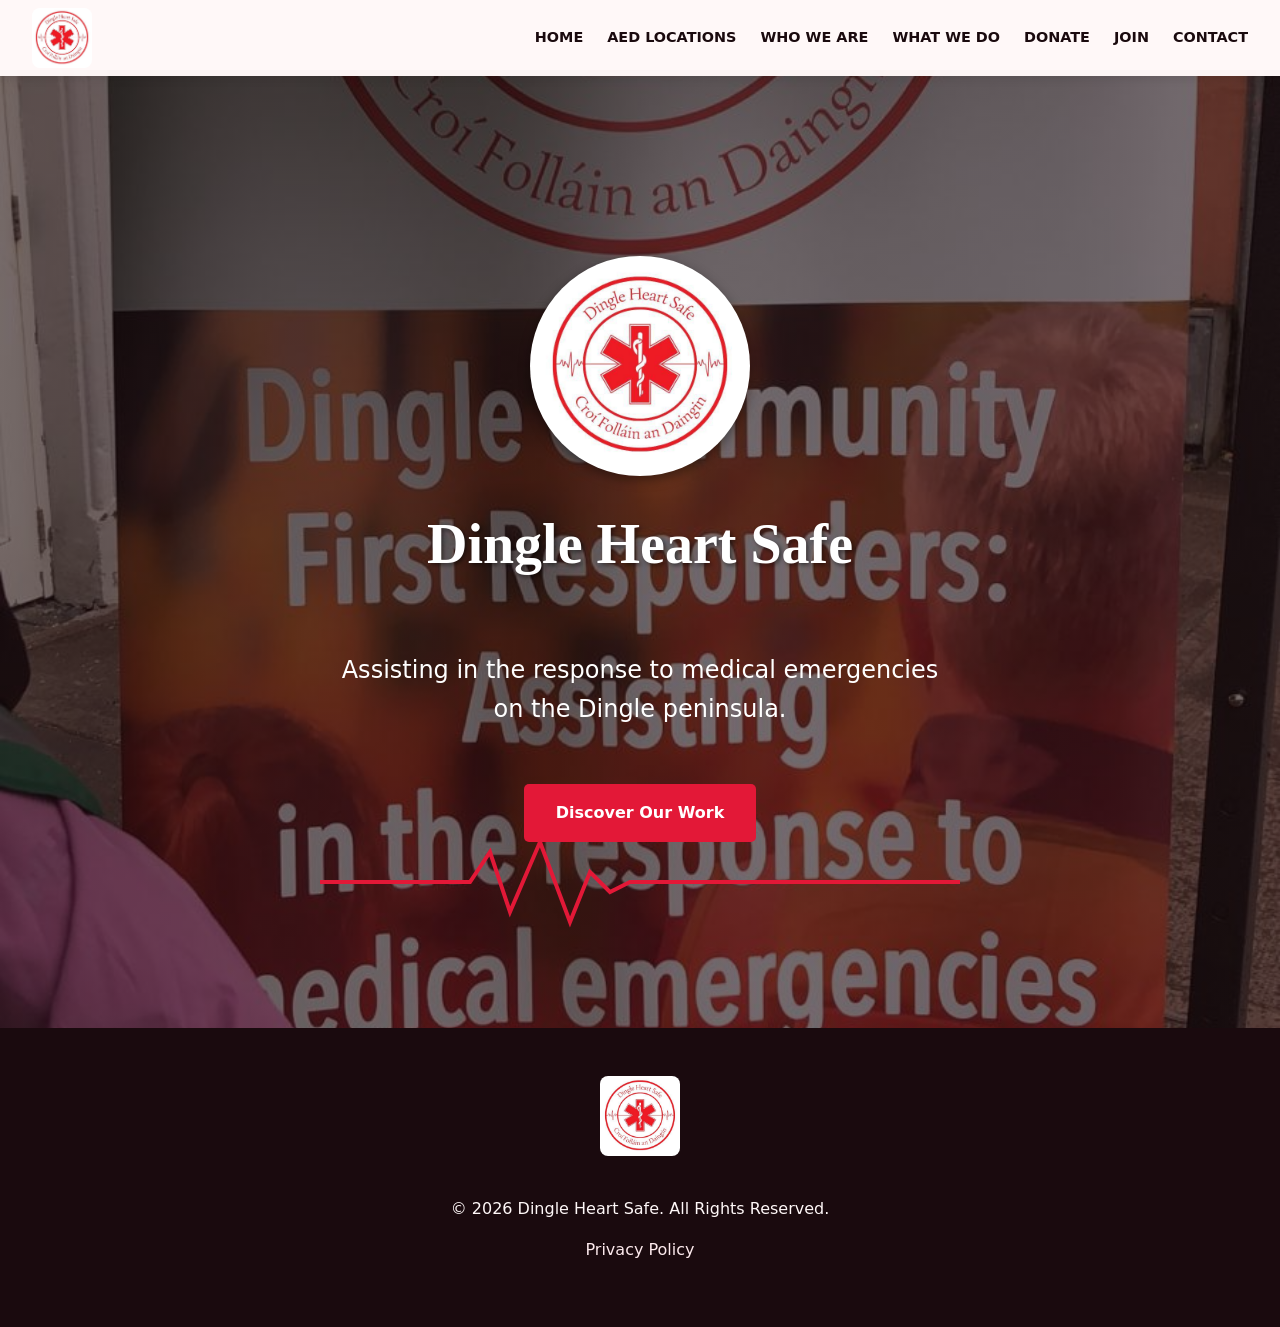
==== index.html @ 1172122f "Add files via upload" ====
<!DOCTYPE html>
<html lang="en">
<head>
    <meta charset="UTF-8">
    <meta name="viewport" content="width=device-width, initial-scale=1.0">
    <title>Home - Dingle Heart Safe</title>
    <link rel="stylesheet" href="styles.css">
    <style>
        #hero {
            min-height: calc(100vh - 70px);
            background: linear-gradient(rgba(26, 10, 14, 0.6), rgba(26, 10, 14, 0.6)), url('Image 6.jpeg') center/cover no-repeat;
            display: flex; 
            flex-direction: column; 
            justify-content: center; 
            align-items: center;
            text-align: center; 
            position: relative; 
            padding: 4rem 2rem; 
        }
        .ecg-container {
            position: absolute; 
            bottom: 10%; 
            width: 100%; 
            height: 100px; 
            overflow: hidden; 
            display: flex; 
            justify-content: center;
        }
        .ecg-line {
            width: 50%; height: 100%;
            background-image: url("data:image/svg+xml,%3Csvg xmlns='http://www.w3.org/2000/svg' viewBox='0 0 500 100'%3E%3Cpath fill='none' stroke='%23E31837' stroke-width='4' d='M0,50 L150,50 L170,20 L190,80 L220,10 L250,90 L270,40 L290,60 L310,50 L500,50'/%3E%3C/svg%3E");
            background-repeat: repeat-x; 
            background-size: contain; 
            animation: ecg-scroll 3s linear infinite;
        }
        @keyframes ecg-scroll { 
            from { background-position: 0 0; } 
            to { background-position: -500px 0; } 
        }
    </style>
</head>
<body>
    <nav>
        <div class="nav-logo">
            <a href="index.html"><img src="CFR Logo.png" alt="Dingle Heart safe Logo"></a>
        </div>
        <button class="hamburger" onclick="toggleMenu()">☰</button>
        <div class="nav-links" id="nav-menu">
            <a href="index.html">Home</a>
            <a href="aed.html">AED Locations</a>
            <a href="who-we-are.html">Who We Are</a>
            <a href="what-we-do.html">What We Do</a>
            <a href="donate.html">Donate</a>
            <a href="join.html">Join</a>
            <a href="contact.html">Contact</a>
        </div>
    </nav>
    <script>
        function toggleMenu() {
            document.getElementById("nav-menu").classList.toggle("active");
        }
    </script>

    <header id="hero">
        <img src="CFR Logo.png" alt="Dingle Heart Safe Logo" class="hero-logo">
        <h1>Dingle Heart Safe</h1>
        <p style="color: white; font-size: 1.5rem; max-width: 600px;">Assisting in the response to medical emergencies on the Dingle peninsula.</p>
        <a href="what-we-do.html" class="btn" style="margin-top: 2rem;">Discover Our Work</a>
        <div class="ecg-container"><div class="ecg-line"></div></div>
    </header>

    <footer>
        <img src="CFR Logo.png" alt="Logo">
        <p>&copy; 2026 Dingle Heart Safe. All Rights Reserved.</p>
        <p><a href="privacy.html">Privacy Policy</a></p>
    </footer>
</body>
</html>
---- styles.css ----
/* CSS Variables */
:root {
    --primary: #E31837;
    --dark: #1A0A0E;
    --light: #FFF8F8;
    --hover: #C41230;
    --blush: #FDEAED;
}

/* Base Setup & Typography */
body {
    margin: 0;
    font-family: system-ui, -apple-system, sans-serif;
    background-color: var(--light);
    color: var(--dark);
    line-height: 1.6;
    padding-top: 70px; /* Accounts for fixed nav */
}
h1, h2, h3, h4, h5, h6 {
    font-family: Georgia, serif;
    margin-top: 0;
    color: var(--primary);
}
h1 { font-size: 3.5rem; color: white; text-shadow: 2px 2px 4px rgba(0,0,0,0.5); }
h2 { font-size: 2.5rem; text-align: center; margin-bottom: 2rem; }
h3 { font-size: 1.5rem; }
a { color: var(--primary); text-decoration: none; font-weight: bold; transition: color 0.3s ease; }
a:hover { color: var(--hover); }
img { max-width: 100%; height: auto; border-radius: 8px; }

/* Layout Utility Classes */
.container { max-width: 1200px; margin: 0 auto; padding: 4rem 2rem; min-height: 60vh; }
.grid-2 { display: grid; grid-template-columns: 1fr 1fr; gap: 3rem; align-items: center; margin-bottom: 3rem; }
.text-center { text-align: center; }
.btn { display: inline-block; background: var(--primary); color: white; padding: 1rem 2rem; border-radius: 5px; font-weight: bold; transition: background 0.3s; }
.btn:hover { background: var(--hover); color: white; }
.bg-blush { background-color: var(--blush); }
.card { background: white; padding: 2rem; border-radius: 8px; box-shadow: 0 4px 6px rgba(0,0,0,0.05); }
ul.custom-list { list-style: none; padding: 0; }
ul.custom-list li { padding-left: 1.5rem; position: relative; margin-bottom: 1rem; }
ul.custom-list li::before { content: '❤️'; position: absolute; left: 0; top: 2px; font-size: 0.8rem; }

/* Navigation */
nav {
    position: fixed; top: 0; width: 100%;
    background: rgba(255, 248, 248, 0.98);
    box-shadow: 0 2px 10px rgba(0,0,0,0.1);
    z-index: 1000; display: flex; justify-content: space-between; align-items: center;
    padding: 0.5rem 2rem; box-sizing: border-box;
}
.nav-logo img { height: 60px; display: block; }
.nav-links { display: flex; gap: 1.5rem; flex-wrap: wrap; }
.nav-links a { color: var(--dark); font-size: 0.9rem; text-transform: uppercase; font-weight: 600; }
.nav-links a:hover { color: var(--primary); }

/* Hamburger Menu Button (Hidden on Desktop) */
.hamburger {
    display: none;
    font-size: 2rem;
    background: none;
    border: none;
    cursor: pointer;
    color: var(--primary);
}

/* Footer */
footer { background: var(--dark); color: var(--light); padding: 3rem 2rem; text-align: center; }
footer img { height: 80px; margin-bottom: 1rem; }
footer a { color: var(--blush); font-weight: normal; }

/* New additions for Hero Logo and Google Maps */
.hero-logo {
    width: 200px; 
    height: auto;
    margin-bottom: 1.5rem;
    filter: drop-shadow(0 4px 6px rgba(0,0,0,0.4));
    background: white;
    border-radius: 50%; 
    padding: 10px;
}

.map-container {
    position: relative;
    padding-bottom: 75%; 
    height: 0;
    overflow: hidden;
    border-radius: 8px;
    box-shadow: 0 10px 20px rgba(0,0,0,0.5);
    background: #e5e3df; 
}

.map-container iframe {
    position: absolute;
    top: 0;
    left: 0;
    width: 100%;
    height: 100%;
    border: 0;
}

/* Mobile Styles (Cleaned up and fixed) */
@media(max-width: 768px) {
    .grid-2 { grid-template-columns: 1fr; }
    
    nav { 
        position: fixed; 
        padding: 0.5rem 1rem; 
    }
    
    .hamburger { 
        display: block; 
    }
    
    .nav-links { 
        display: none; 
        flex-direction: column; 
        position: absolute; 
        top: 70px; 
        left: 0; 
        width: 100%; 
        background: rgba(255, 248, 248, 0.98); 
        box-shadow: 0 4px 10px rgba(0,0,0,0.1); 
        padding: 0;
    }
    
    .nav-links.active { 
        display: flex; 
    }
    
    .nav-links a { 
        padding: 1rem 2rem; 
        border-bottom: 1px solid #eee; 
        width: 100%; 
        box-sizing: border-box; 
    }

    body {
        padding-top: 70px;
    }
    
    #hero {
        min-height: calc(100vh - 70px);
        margin-top: 0;
        padding: 4rem 1rem;
    }
}
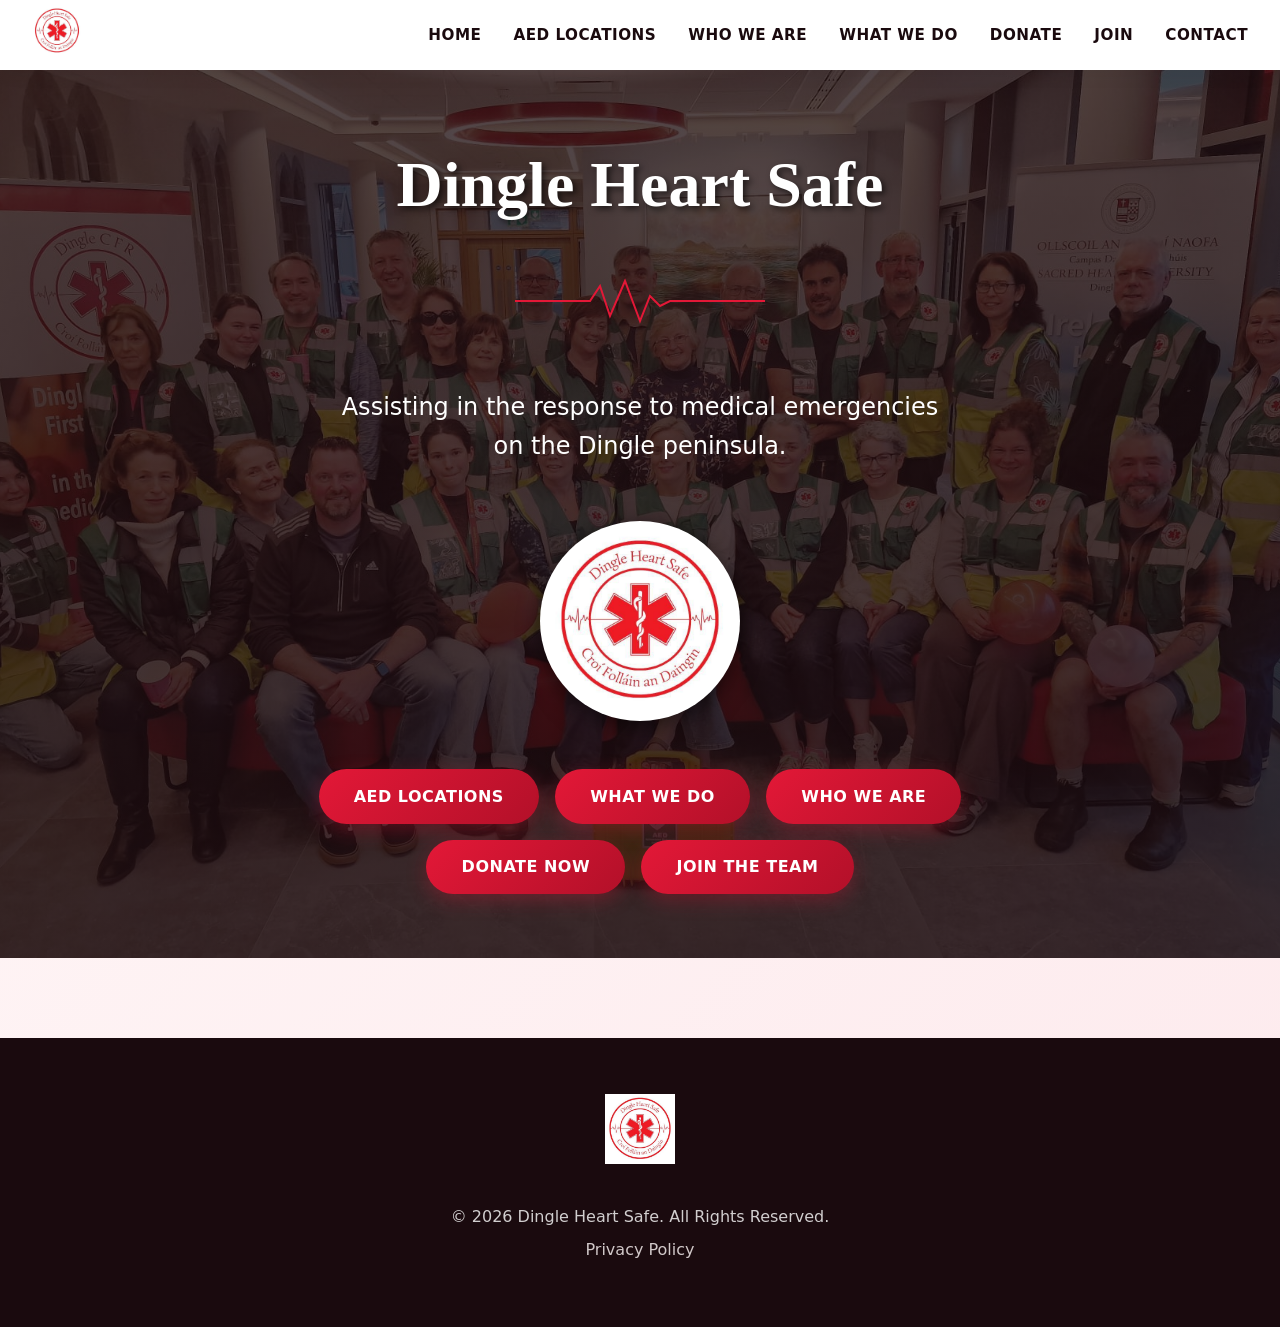
==== commit 321fb9d6: "Add files via upload" ====
--- a/index.html
+++ b/index.html
@@ -8,7 +8,7 @@
     <style>
         #hero {
             min-height: calc(100vh - 70px);
-            background: linear-gradient(rgba(26, 10, 14, 0.6), rgba(26, 10, 14, 0.6)), url('Image 6.jpeg') center/cover no-repeat;
+            background: linear-gradient(rgba(26, 10, 14, 0.75), rgba(26, 10, 14, 0.85)), url('Image 1.jpeg') center/cover no-repeat;
             display: flex; 
             flex-direction: column; 
             justify-content: center; 
@@ -16,16 +16,26 @@
             text-align: center; 
             position: relative; 
             padding: 4rem 2rem; 
+            box-sizing: border-box;
         }
+
+        .hero-title-container {
+            animation: fadeInUp 1s ease-out forwards;
+            opacity: 0;
+            margin-bottom: 2rem;
+        }
+
         .ecg-container {
-            position: absolute; 
-            bottom: 10%; 
+            position: relative; 
             width: 100%; 
-            height: 100px; 
+            max-width: 500px;
+            height: 80px; 
             overflow: hidden; 
             display: flex; 
             justify-content: center;
+            margin-bottom: 2rem;
         }
+
         .ecg-line {
             width: 50%; height: 100%;
             background-image: url("data:image/svg+xml,%3Csvg xmlns='http://www.w3.org/2000/svg' viewBox='0 0 500 100'%3E%3Cpath fill='none' stroke='%23E31837' stroke-width='4' d='M0,50 L150,50 L170,20 L190,80 L220,10 L250,90 L270,40 L290,60 L310,50 L500,50'/%3E%3C/svg%3E");
@@ -33,9 +43,49 @@
             background-size: contain; 
             animation: ecg-scroll 3s linear infinite;
         }
+
+        .hero-logo-bottom {
+            width: 180px; 
+            height: auto;
+            margin-top: 1rem; 
+            filter: drop-shadow(0 4px 10px rgba(0,0,0,0.5));
+            background: white;
+            border-radius: 50%; 
+            padding: 10px;
+            animation: fadeInDown 1s ease-out;
+        }
+
         @keyframes ecg-scroll { 
             from { background-position: 0 0; } 
             to { background-position: -500px 0; } 
+        }
+
+        @keyframes fadeInDown {
+            from { opacity: 0; transform: translateY(-20px); }
+            to { opacity: 1; transform: translateY(0); }
+        }
+
+        @keyframes fadeInUp {
+            from { opacity: 0; transform: translateY(20px); }
+            to { opacity: 1; transform: translateY(0); }
+        }
+
+        .subtitle {
+            color: white; 
+            font-size: 1.5rem; 
+            max-width: 600px;
+            margin-top: 0;
+            margin-bottom: 2.5rem;
+        }
+
+        /* Responsive button container */
+        .btn-group {
+            display: flex;
+            gap: 1rem;
+            justify-content: center;
+            flex-wrap: wrap; /* Allows wrapping on mobile */
+            margin-top: 3rem;
+            max-width: 800px;
         }
     </style>
 </head>
@@ -44,7 +94,7 @@
         <div class="nav-logo">
             <a href="index.html"><img src="CFR Logo.png" alt="Dingle Heart safe Logo"></a>
         </div>
-        <button class="hamburger" onclick="toggleMenu()">☰</button>
+        <button class="hamburger" id="hamburger-btn">☰</button>
         <div class="nav-links" id="nav-menu">
             <a href="index.html">Home</a>
             <a href="aed.html">AED Locations</a>
@@ -55,18 +105,32 @@
             <a href="contact.html">Contact</a>
         </div>
     </nav>
-    <script>
-        function toggleMenu() {
-            document.getElementById("nav-menu").classList.toggle("active");
-        }
-    </script>
 
     <header id="hero">
-        <img src="CFR Logo.png" alt="Dingle Heart Safe Logo" class="hero-logo">
-        <h1>Dingle Heart Safe</h1>
-        <p style="color: white; font-size: 1.5rem; max-width: 600px;">Assisting in the response to medical emergencies on the Dingle peninsula.</p>
-        <a href="what-we-do.html" class="btn" style="margin-top: 2rem;">Discover Our Work</a>
-        <div class="ecg-container"><div class="ecg-line"></div></div>
+        <!-- Title -->
+        <div class="hero-title-container">
+            <h1 style="margin-bottom: 0.5rem; font-size: 4rem;">Dingle Heart Safe</h1>
+        </div>
+
+        <!-- ECG Line -->
+        <div class="ecg-container">
+            <div class="ecg-line"></div>
+        </div>
+
+        <!-- Subtitle -->
+        <p class="subtitle">Assisting in the response to medical emergencies on the Dingle peninsula.</p>
+
+        <!-- Logo -->
+        <img src="CFR Logo.png" alt="Dingle Heart Safe Logo" class="hero-logo-bottom">
+        
+        <!-- Buttons: All using .btn class for uniform size/color/shape -->
+        <div class="btn-group">
+            <a href="aed.html" class="btn">AED Locations</a>
+            <a href="what-we-do.html" class="btn">What We Do</a>
+            <a href="who-we-are.html" class="btn">Who We Are</a>
+            <a href="donate.html" class="btn">Donate Now</a>
+            <a href="join.html" class="btn">Join the Team</a>
+        </div>
     </header>
 
     <footer>
@@ -74,5 +138,17 @@
         <p>&copy; 2026 Dingle Heart Safe. All Rights Reserved.</p>
         <p><a href="privacy.html">Privacy Policy</a></p>
     </footer>
+
+    <script>
+        document.addEventListener('DOMContentLoaded', function() {
+            const hamburgerBtn = document.getElementById('hamburger-btn');
+            const navMenu = document.getElementById('nav-menu');
+            if (hamburgerBtn && navMenu) {
+                hamburgerBtn.addEventListener('click', function() {
+                    navMenu.classList.toggle('active');
+                });
+            }
+        });
+    </script>
 </body>
 </html>
--- a/styles.css
+++ b/styles.css
@@ -5,106 +5,305 @@
     --light: #FFF8F8;
     --hover: #C41230;
     --blush: #FDEAED;
+    --gradient-bg: linear-gradient(135deg, #FFF8F8 0%, #FDEAED 100%);
+    --card-shadow: 0 10px 30px rgba(26, 10, 14, 0.05);
+    --card-hover-shadow: 0 15px 45px rgba(227, 24, 55, 0.1);
 }
 
 /* Base Setup & Typography */
 body {
     margin: 0;
-    font-family: system-ui, -apple-system, sans-serif;
-    background-color: var(--light);
+    font-family: system-ui, -apple-system, BlinkMacSystemFont, "Segoe UI", Roboto, sans-serif;
+    background: var(--gradient-bg);
     color: var(--dark);
     line-height: 1.6;
     padding-top: 70px; /* Accounts for fixed nav */
-}
+    overflow-x: hidden;
+}
+
 h1, h2, h3, h4, h5, h6 {
     font-family: Georgia, serif;
     margin-top: 0;
     color: var(--primary);
 }
-h1 { font-size: 3.5rem; color: white; text-shadow: 2px 2px 4px rgba(0,0,0,0.5); }
-h2 { font-size: 2.5rem; text-align: center; margin-bottom: 2rem; }
-h3 { font-size: 1.5rem; }
-a { color: var(--primary); text-decoration: none; font-weight: bold; transition: color 0.3s ease; }
-a:hover { color: var(--hover); }
-img { max-width: 100%; height: auto; border-radius: 8px; }
-
-/* Layout Utility Classes */
-.container { max-width: 1200px; margin: 0 auto; padding: 4rem 2rem; min-height: 60vh; }
-.grid-2 { display: grid; grid-template-columns: 1fr 1fr; gap: 3rem; align-items: center; margin-bottom: 3rem; }
-.text-center { text-align: center; }
-.btn { display: inline-block; background: var(--primary); color: white; padding: 1rem 2rem; border-radius: 5px; font-weight: bold; transition: background 0.3s; }
-.btn:hover { background: var(--hover); color: white; }
-.bg-blush { background-color: var(--blush); }
-.card { background: white; padding: 2rem; border-radius: 8px; box-shadow: 0 4px 6px rgba(0,0,0,0.05); }
-ul.custom-list { list-style: none; padding: 0; }
-ul.custom-list li { padding-left: 1.5rem; position: relative; margin-bottom: 1rem; }
-ul.custom-list li::before { content: '❤️'; position: absolute; left: 0; top: 2px; font-size: 0.8rem; }
-
-/* Navigation */
+
+h1 { 
+    font-size: 3.5rem; 
+    color: white; 
+    text-shadow: 3px 3px 6px rgba(0,0,0,0.6); 
+}
+
+h2 { 
+    font-size: 2.8rem; 
+    text-align: center; 
+    margin-bottom: 3rem; 
+    position: relative;
+}
+
+h2::after {
+    content: '';
+    display: block;
+    width: 60px;
+    height: 4px;
+    background: var(--primary);
+    margin: 12px auto 0;
+    border-radius: 2px;
+}
+
+h3 { 
+    font-size: 1.6rem; 
+    margin-bottom: 1rem;
+}
+
+a { 
+    color: var(--primary); 
+    text-decoration: none; 
+    font-weight: bold; 
+    transition: color 0.3s ease, transform 0.2s ease; 
+}
+
+a:hover { 
+    color: var(--hover); 
+}
+
+img { 
+    max-width: 100%; 
+    height: auto; 
+    border-radius: 12px; 
+    box-shadow: var(--card-shadow);
+    transition: transform 0.4s cubic-bezier(0.165, 0.84, 0.44, 1), box-shadow 0.4s ease;
+}
+
+img:hover {
+    transform: translateY(-4px);
+    box-shadow: 0 15px 30px rgba(0,0,0,0.15);
+}
+
+/* Common Layout Utilities */
+.container {
+    max-width: 1200px;
+    margin: 0 auto;
+    padding: 4rem 2rem;
+    animation: pageFadeIn 0.8s ease-out forwards;
+}
+
+.grid-2 {
+    display: grid;
+    grid-template-columns: 1fr 1fr;
+    gap: 4rem;
+    align-items: center;
+}
+
+.text-center {
+    text-align: center;
+}
+
+/* Enriched Buttons */
+.btn {
+    display: inline-block;
+    background: linear-gradient(135deg, var(--primary) 0%, #b31029 100%);
+    color: white !important;
+    padding: 0.9rem 2.2rem;
+    border-radius: 50px;
+    font-weight: 600;
+    text-transform: uppercase;
+    letter-spacing: 0.5px;
+    box-shadow: 0 6px 20px rgba(227, 24, 55, 0.3);
+    transition: all 0.3s cubic-bezier(0.165, 0.84, 0.44, 1);
+}
+
+.btn:hover {
+    background: linear-gradient(135deg, var(--hover) 0%, #910a1d 100%);
+    transform: translateY(-3px);
+    box-shadow: 0 10px 25px rgba(227, 24, 55, 0.46);
+}
+
+.btn-secondary {
+    background: transparent;
+    border: 2px solid white;
+    box-shadow: none;
+    color: white !important;
+}
+
+.btn-secondary:hover {
+    background: white;
+    color: var(--primary) !important;
+    box-shadow: 0 6px 20px rgba(255, 255, 255, 0.2);
+}
+
+/* Enriched Cards */
+.card {
+    background: rgba(255, 255, 255, 0.9);
+    backdrop-filter: blur(10px);
+    padding: 2.5rem;
+    border-radius: 16px;
+    box-shadow: var(--card-shadow);
+    border-top: 4px solid var(--primary);
+    transition: transform 0.3s ease, box-shadow 0.3s ease;
+}
+
+.card:hover {
+    transform: translateY(-6px);
+    box-shadow: var(--card-hover-shadow);
+}
+
+.bg-blush {
+    background-color: var(--blush);
+    border-radius: 16px;
+}
+
+.custom-list {
+    list-style: none;
+    padding: 0;
+}
+
+.custom-list li {
+    padding-left: 1.8rem;
+    position: relative;
+    margin-bottom: 1rem;
+    font-size: 1.1rem;
+}
+
+.custom-list li::before {
+    content: '❤️';
+    position: absolute;
+    left: 0;
+    top: 2px;
+    font-size: 0.9rem;
+}
+
+/* Navigation Menu */
 nav {
-    position: fixed; top: 0; width: 100%;
-    background: rgba(255, 248, 248, 0.98);
-    box-shadow: 0 2px 10px rgba(0,0,0,0.1);
-    z-index: 1000; display: flex; justify-content: space-between; align-items: center;
-    padding: 0.5rem 2rem; box-sizing: border-box;
-}
-.nav-logo img { height: 60px; display: block; }
-.nav-links { display: flex; gap: 1.5rem; flex-wrap: wrap; }
-.nav-links a { color: var(--dark); font-size: 0.9rem; text-transform: uppercase; font-weight: 600; }
-.nav-links a:hover { color: var(--primary); }
-
-/* Hamburger Menu Button (Hidden on Desktop) */
+    position: fixed;
+    top: 0; left: 0; right: 0;
+    height: 70px;
+    background: rgba(255, 255, 255, 0.96);
+    backdrop-filter: blur(10px);
+    display: flex;
+    justify-content: space-between;
+    align-items: center;
+    padding: 0 2rem;
+    box-shadow: 0 2px 20px rgba(0,0,0,0.06);
+    z-index: 1000;
+}
+
+.nav-logo img {
+    height: 50px;
+    width: auto;
+    border-radius: 0;
+    box-shadow: none;
+}
+
+.nav-logo img:hover {
+    transform: none;
+    box-shadow: none;
+}
+
+.nav-links {
+    display: flex;
+    align-items: center;
+}
+
+.nav-links a {
+    margin-left: 2rem;
+    color: var(--dark);
+    font-weight: 600;
+    font-size: 0.95rem;
+    text-transform: uppercase;
+    letter-spacing: 0.5px;
+    position: relative;
+    padding: 0.3rem 0;
+}
+
+.nav-links a::after {
+    content: '';
+    position: absolute;
+    bottom: 0; left: 0; width: 0; height: 2px;
+    background-color: var(--primary);
+    transition: width 0.3s ease;
+}
+
+.nav-links a:hover::after {
+    width: 100%;
+}
+
 .hamburger {
     display: none;
-    font-size: 2rem;
     background: none;
     border: none;
+    font-size: 1.8rem;
+    color: var(--primary);
     cursor: pointer;
-    color: var(--primary);
-}
-
-/* Footer */
-footer { background: var(--dark); color: var(--light); padding: 3rem 2rem; text-align: center; }
-footer img { height: 80px; margin-bottom: 1rem; }
-footer a { color: var(--blush); font-weight: normal; }
-
-/* New additions for Hero Logo and Google Maps */
-.hero-logo {
-    width: 200px; 
-    height: auto;
-    margin-bottom: 1.5rem;
-    filter: drop-shadow(0 4px 6px rgba(0,0,0,0.4));
-    background: white;
-    border-radius: 50%; 
-    padding: 10px;
-}
-
+}
+
+/* Map Containers */
 .map-container {
     position: relative;
-    padding-bottom: 75%; 
+    padding-bottom: 75%;
     height: 0;
     overflow: hidden;
-    border-radius: 8px;
-    box-shadow: 0 10px 20px rgba(0,0,0,0.5);
-    background: #e5e3df; 
+    border-radius: 12px;
+    box-shadow: 0 12px 28px rgba(0,0,0,0.12);
+    background: #e5e3df;
 }
 
 .map-container iframe {
     position: absolute;
-    top: 0;
-    left: 0;
-    width: 100%;
-    height: 100%;
+    top: 0; left: 0; width: 100%; height: 100%;
     border: 0;
 }
 
-/* Mobile Styles (Cleaned up and fixed) */
+/* Footer Section */
+footer {
+    background-color: var(--dark);
+    color: white;
+    text-align: center;
+    padding: 3.5rem 2rem;
+    margin-top: 5rem;
+}
+
+footer img {
+    height: 70px;
+    margin-bottom: 1.5rem;
+    border-radius: 0;
+    box-shadow: none;
+}
+
+footer img:hover {
+    transform: none;
+    box-shadow: none;
+}
+
+footer p {
+    margin: 0.5rem 0;
+    opacity: 0.8;
+}
+
+footer a {
+    color: var(--light);
+    font-weight: normal;
+}
+
+footer a:hover {
+    color: white;
+    text-decoration: underline;
+}
+
+/* Animations */
+@keyframes pageFadeIn {
+    from { opacity: 0; transform: translateY(20px); }
+    to { opacity: 1; transform: translateY(0); }
+}
+
+/* Responsive Styles */
 @media(max-width: 768px) {
-    .grid-2 { grid-template-columns: 1fr; }
+    .grid-2 { 
+        grid-template-columns: 1fr; 
+        gap: 2.5rem;
+    }
     
     nav { 
-        position: fixed; 
-        padding: 0.5rem 1rem; 
+        padding: 0 1.5rem; 
     }
     
     .hamburger { 
@@ -115,32 +314,25 @@
         display: none; 
         flex-direction: column; 
         position: absolute; 
-        top: 70px; 
-        left: 0; 
-        width: 100%; 
-        background: rgba(255, 248, 248, 0.98); 
-        box-shadow: 0 4px 10px rgba(0,0,0,0.1); 
-        padding: 0;
+        top: 70px; left: 0; right: 0;
+        background: rgba(255, 255, 255, 0.98); 
+        box-shadow: 0 10px 20px rgba(0,0,0,0.1);
+        padding: 1rem 0;
+        align-items: flex-start;
     }
     
     .nav-links.active { 
         display: flex; 
     }
     
-    .nav-links a { 
-        padding: 1rem 2rem; 
-        border-bottom: 1px solid #eee; 
-        width: 100%; 
-        box-sizing: border-box; 
-    }
-
-    body {
-        padding-top: 70px;
-    }
-    
-    #hero {
-        min-height: calc(100vh - 70px);
-        margin-top: 0;
-        padding: 4rem 1rem;
+    .nav-links a {
+        margin: 0;
+        padding: 0.8rem 2rem;
+        width: 100%;
+        box-sizing: border-box;
+    }
+    
+    .nav-links a::after {
+        display: none;
     }
 }
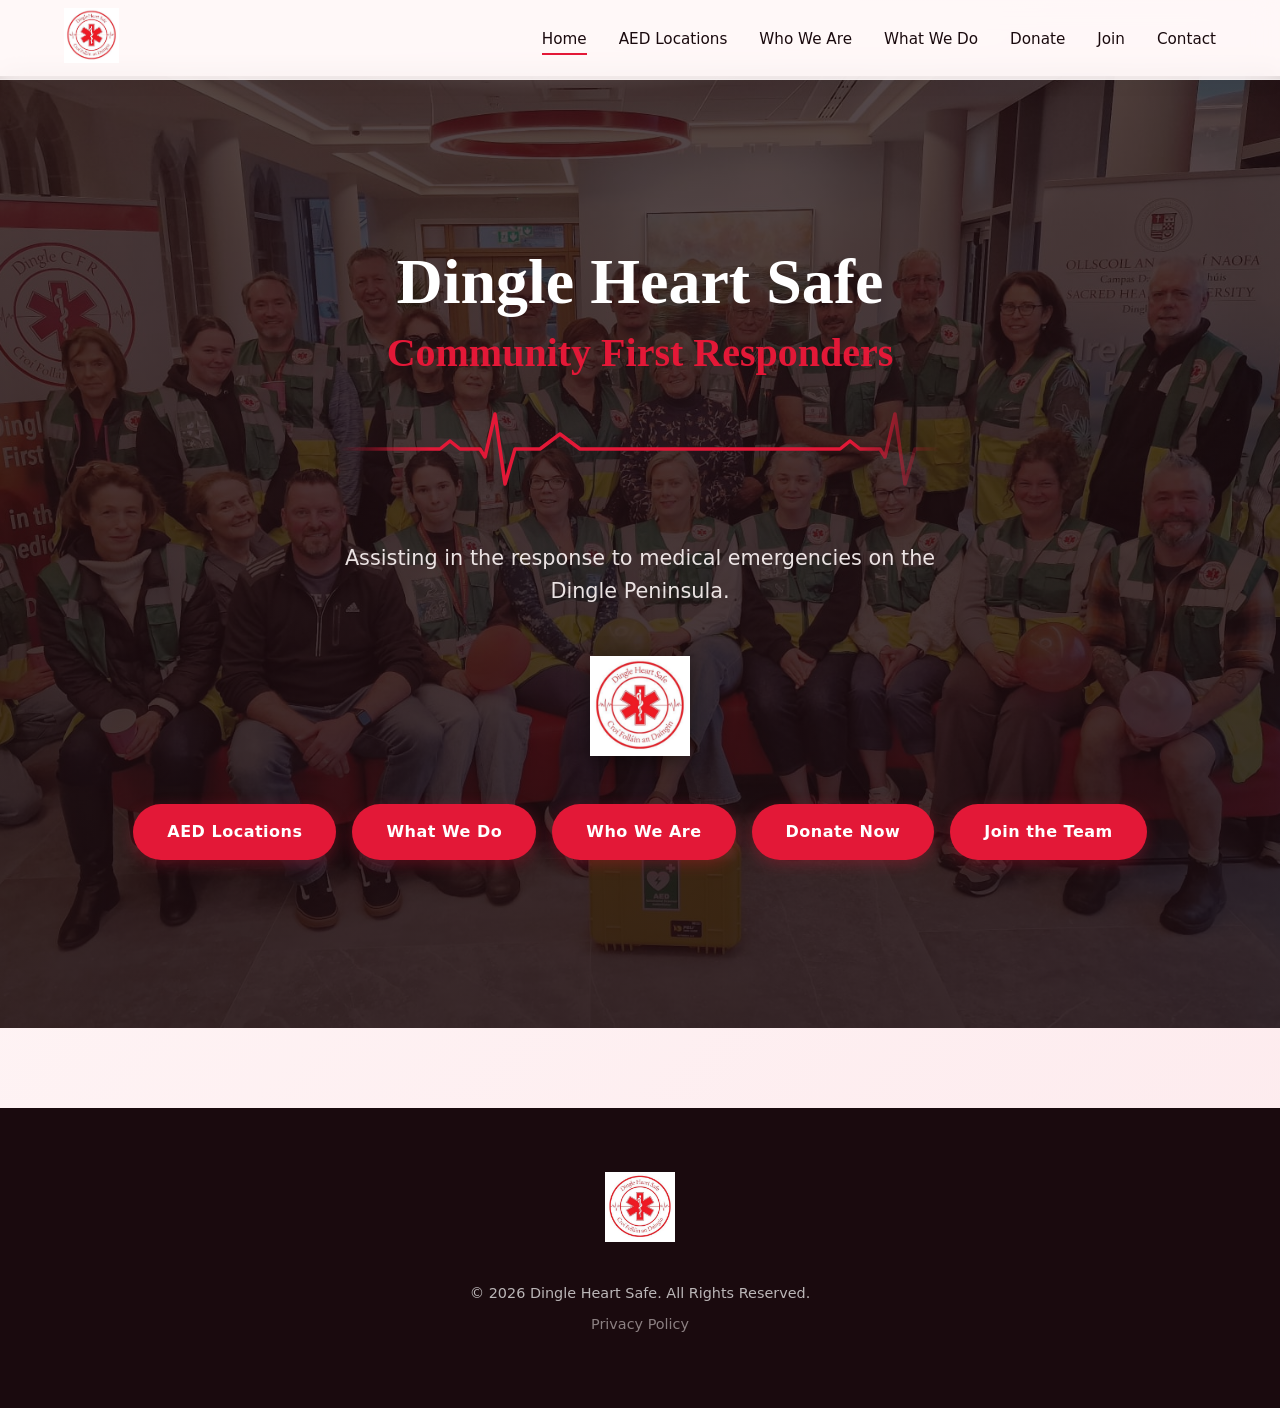
==== commit 548dfc01: "Add files via upload" ====
--- a/index.html
+++ b/index.html
@@ -6,86 +6,36 @@
     <title>Home - Dingle Heart Safe</title>
     <link rel="stylesheet" href="styles.css">
     <style>
-        #hero {
-            min-height: calc(100vh - 70px);
-            background: linear-gradient(rgba(26, 10, 14, 0.75), rgba(26, 10, 14, 0.85)), url('Image 1.jpeg') center/cover no-repeat;
-            display: flex; 
-            flex-direction: column; 
-            justify-content: center; 
-            align-items: center;
-            text-align: center; 
-            position: relative; 
-            padding: 4rem 2rem; 
-            box-sizing: border-box;
-        }
-
-        .hero-title-container {
-            animation: fadeInUp 1s ease-out forwards;
-            opacity: 0;
-            margin-bottom: 2rem;
-        }
-
+        /* Override and perfect the ECG animation locally */
         .ecg-container {
-            position: relative; 
             width: 100%; 
-            max-width: 500px;
+            max-width: 600px;
             height: 80px; 
+            margin: 0 auto 2rem;
+            position: relative;
             overflow: hidden; 
-            display: flex; 
-            justify-content: center;
-            margin-bottom: 2rem;
+            /* Softly fades out the left and right edges for a professional screen effect */
+            mask-image: linear-gradient(to right, transparent 0%, black 15%, black 85%, transparent 100%);
+            -webkit-mask-image: linear-gradient(to right, transparent 0%, black 15%, black 85%, transparent 100%);
         }
 
         .ecg-line {
-            width: 50%; height: 100%;
-            background-image: url("data:image/svg+xml,%3Csvg xmlns='http://www.w3.org/2000/svg' viewBox='0 0 500 100'%3E%3Cpath fill='none' stroke='%23E31837' stroke-width='4' d='M0,50 L150,50 L170,20 L190,80 L220,10 L250,90 L270,40 L290,60 L310,50 L500,50'/%3E%3C/svg%3E");
-            background-repeat: repeat-x; 
-            background-size: contain; 
-            animation: ecg-scroll 3s linear infinite;
+            position: absolute;
+            top: 0;
+            left: 0;
+            width: 200vw; /* Massive width ensures it never runs out of background to show */
+            height: 100%;
+            /* Re-drawn, medically accurate ECG heartbeat path mapped exactly to 400px width */
+            background-image: url("data:image/svg+xml,%3Csvg xmlns='http://www.w3.org/2000/svg' width='400' height='80' viewBox='0 0 400 80'%3E%3Cpath d='M0,40 L100,40 L110,32 L120,40 L140,40 L145,48 L155,5 L165,75 L175,40 L200,40 L220,25 L240,40 L400,40' fill='none' stroke='%23E31837' stroke-width='3.5' stroke-linecap='round' stroke-linejoin='round'/%3E%3C/svg%3E");
+            background-repeat: repeat-x;
+            background-position: left center;
+            background-size: 400px 80px; /* Exact match to SVG width ensures mathematically seamless looping */
+            animation: smoothEcg 2.2s linear infinite;
         }
 
-        .hero-logo-bottom {
-            width: 180px; 
-            height: auto;
-            margin-top: 1rem; 
-            filter: drop-shadow(0 4px 10px rgba(0,0,0,0.5));
-            background: white;
-            border-radius: 50%; 
-            padding: 10px;
-            animation: fadeInDown 1s ease-out;
-        }
-
-        @keyframes ecg-scroll { 
-            from { background-position: 0 0; } 
-            to { background-position: -500px 0; } 
-        }
-
-        @keyframes fadeInDown {
-            from { opacity: 0; transform: translateY(-20px); }
-            to { opacity: 1; transform: translateY(0); }
-        }
-
-        @keyframes fadeInUp {
-            from { opacity: 0; transform: translateY(20px); }
-            to { opacity: 1; transform: translateY(0); }
-        }
-
-        .subtitle {
-            color: white; 
-            font-size: 1.5rem; 
-            max-width: 600px;
-            margin-top: 0;
-            margin-bottom: 2.5rem;
-        }
-
-        /* Responsive button container */
-        .btn-group {
-            display: flex;
-            gap: 1rem;
-            justify-content: center;
-            flex-wrap: wrap; /* Allows wrapping on mobile */
-            margin-top: 3rem;
-            max-width: 800px;
+        @keyframes smoothEcg {
+            0% { transform: translateX(0); }
+            100% { transform: translateX(-400px); } /* Translates exactly one SVG cycle unit */
         }
     </style>
 </head>
@@ -96,7 +46,7 @@
         </div>
         <button class="hamburger" id="hamburger-btn">☰</button>
         <div class="nav-links" id="nav-menu">
-            <a href="index.html">Home</a>
+            <a href="index.html" class="active">Home</a>
             <a href="aed.html">AED Locations</a>
             <a href="who-we-are.html">Who We Are</a>
             <a href="what-we-do.html">What We Do</a>
@@ -107,23 +57,19 @@
     </nav>
 
     <header id="hero">
-        <!-- Title -->
         <div class="hero-title-container">
-            <h1 style="margin-bottom: 0.5rem; font-size: 4rem;">Dingle Heart Safe</h1>
+            <h1 style="color: white;">Dingle Heart Safe</h1>
+            <h2 style="color: var(--primary); margin-bottom: 0;">Community First Responders</h2>
         </div>
 
-        <!-- ECG Line -->
         <div class="ecg-container">
             <div class="ecg-line"></div>
         </div>
 
-        <!-- Subtitle -->
-        <p class="subtitle">Assisting in the response to medical emergencies on the Dingle peninsula.</p>
+        <p class="subtitle">Assisting in the response to medical emergencies on the Dingle Peninsula.</p>
 
-        <!-- Logo -->
         <img src="CFR Logo.png" alt="Dingle Heart Safe Logo" class="hero-logo-bottom">
         
-        <!-- Buttons: All using .btn class for uniform size/color/shape -->
         <div class="btn-group">
             <a href="aed.html" class="btn">AED Locations</a>
             <a href="what-we-do.html" class="btn">What We Do</a>
--- a/styles.css
+++ b/styles.css
@@ -6,8 +6,11 @@
     --hover: #C41230;
     --blush: #FDEAED;
     --gradient-bg: linear-gradient(135deg, #FFF8F8 0%, #FDEAED 100%);
-    --card-shadow: 0 10px 30px rgba(26, 10, 14, 0.05);
-    --card-hover-shadow: 0 15px 45px rgba(227, 24, 55, 0.1);
+    
+    /* Modernized Shadows & Transitions */
+    --card-shadow: 0 10px 25px -5px rgba(26, 10, 14, 0.08), 0 8px 10px -6px rgba(26, 10, 14, 0.04);
+    --card-hover-shadow: 0 20px 30px -5px rgba(227, 24, 55, 0.15), 0 10px 15px -5px rgba(227, 24, 55, 0.08);
+    --transition-smooth: all 0.3s cubic-bezier(0.25, 0.8, 0.25, 1);
 }
 
 /* Base Setup & Typography */
@@ -17,7 +20,7 @@
     background: var(--gradient-bg);
     color: var(--dark);
     line-height: 1.6;
-    padding-top: 70px; /* Accounts for fixed nav */
+    padding-top: 76px; 
     overflow-x: hidden;
 }
 
@@ -25,314 +28,303 @@
     font-family: Georgia, serif;
     margin-top: 0;
     color: var(--primary);
-}
-
-h1 { 
-    font-size: 3.5rem; 
-    color: white; 
-    text-shadow: 3px 3px 6px rgba(0,0,0,0.6); 
-}
-
-h2 { 
-    font-size: 2.8rem; 
-    text-align: center; 
-    margin-bottom: 3rem; 
+    line-height: 1.2;
+}
+
+h1 { font-size: clamp(2.5rem, 5vw, 4rem); margin-bottom: 0.5rem; }
+h2 { font-size: clamp(2rem, 4vw, 2.5rem); text-align: center; margin-bottom: 2.5rem; }
+h3 { font-size: 1.5rem; margin-bottom: 1rem; }
+
+a {
+    color: var(--primary);
+    text-decoration: none;
+    transition: var(--transition-smooth);
+}
+
+/* Glassmorphism Navigation */
+nav {
+    display: flex;
+    justify-content: space-between;
+    align-items: center;
+    padding: 0.5rem 4rem;
+    background: rgba(255, 248, 248, 0.85);
+    backdrop-filter: blur(12px);
+    -webkit-backdrop-filter: blur(12px);
+    box-shadow: 0 4px 20px rgba(0,0,0,0.03);
+    position: fixed;
+    top: 0;
+    left: 0;
+    right: 0;
+    z-index: 1000;
+    border-bottom: 1px solid rgba(255,255,255,0.3);
+}
+
+.nav-logo img {
+    height: 55px;
+    transition: var(--transition-smooth);
+}
+
+.nav-logo img:hover {
+    transform: scale(1.05);
+}
+
+.nav-links {
+    display: flex;
+    gap: 2rem;
+}
+
+.nav-links a {
+    color: var(--dark);
+    font-weight: 500;
+    font-size: 0.95rem;
     position: relative;
 }
 
-h2::after {
+.nav-links a::after {
     content: '';
-    display: block;
-    width: 60px;
-    height: 4px;
-    background: var(--primary);
-    margin: 12px auto 0;
-    border-radius: 2px;
-}
-
-h3 { 
-    font-size: 1.6rem; 
-    margin-bottom: 1rem;
-}
-
-a { 
-    color: var(--primary); 
-    text-decoration: none; 
-    font-weight: bold; 
-    transition: color 0.3s ease, transform 0.2s ease; 
-}
-
-a:hover { 
-    color: var(--hover); 
-}
-
-img { 
-    max-width: 100%; 
-    height: auto; 
-    border-radius: 12px; 
-    box-shadow: var(--card-shadow);
-    transition: transform 0.4s cubic-bezier(0.165, 0.84, 0.44, 1), box-shadow 0.4s ease;
-}
-
-img:hover {
-    transform: translateY(-4px);
-    box-shadow: 0 15px 30px rgba(0,0,0,0.15);
-}
-
-/* Common Layout Utilities */
+    position: absolute;
+    width: 0;
+    height: 2px;
+    bottom: -4px;
+    left: 0;
+    background-color: var(--primary);
+    transition: var(--transition-smooth);
+}
+
+.nav-links a:hover::after,
+.nav-links a.active::after {
+    width: 100%;
+}
+
+.hamburger {
+    display: none;
+    font-size: 1.8rem;
+    background: none;
+    border: none;
+    cursor: pointer;
+    color: var(--primary);
+}
+
+/* Layout Utilities */
 .container {
-    max-width: 1200px;
+    max-width: 1100px;
     margin: 0 auto;
-    padding: 4rem 2rem;
+    padding: 3rem 2rem;
     animation: pageFadeIn 0.8s ease-out forwards;
 }
 
 .grid-2 {
     display: grid;
     grid-template-columns: 1fr 1fr;
-    gap: 4rem;
+    gap: 3rem;
     align-items: center;
 }
 
-.text-center {
-    text-align: center;
-}
-
-/* Enriched Buttons */
+.grid-2 img {
+    width: 100%;
+    border-radius: 16px;
+    box-shadow: var(--card-shadow);
+    object-fit: cover;
+    transition: var(--transition-smooth);
+}
+
+.grid-2 img:hover {
+    transform: scale(1.02);
+    box-shadow: var(--card-hover-shadow);
+}
+
+/* Cards */
+.card {
+    background: white;
+    border-radius: 16px;
+    padding: 2.5rem;
+    box-shadow: var(--card-shadow);
+    transition: var(--transition-smooth);
+    border: 1px solid rgba(0,0,0,0.03);
+}
+
+.card:hover {
+    transform: translateY(-5px);
+    box-shadow: var(--card-hover-shadow);
+}
+
+/* Buttons */
 .btn {
     display: inline-block;
-    background: linear-gradient(135deg, var(--primary) 0%, #b31029 100%);
+    background: var(--primary);
     color: white !important;
-    padding: 0.9rem 2.2rem;
-    border-radius: 50px;
+    padding: 0.8rem 2rem;
+    border-radius: 30px;
     font-weight: 600;
-    text-transform: uppercase;
     letter-spacing: 0.5px;
-    box-shadow: 0 6px 20px rgba(227, 24, 55, 0.3);
-    transition: all 0.3s cubic-bezier(0.165, 0.84, 0.44, 1);
+    box-shadow: 0 4px 15px rgba(227, 24, 55, 0.3);
+    transition: var(--transition-smooth);
+    border: 2px solid transparent;
 }
 
 .btn:hover {
-    background: linear-gradient(135deg, var(--hover) 0%, #910a1d 100%);
-    transform: translateY(-3px);
-    box-shadow: 0 10px 25px rgba(227, 24, 55, 0.46);
-}
-
-.btn-secondary {
-    background: transparent;
-    border: 2px solid white;
-    box-shadow: none;
-    color: white !important;
-}
-
-.btn-secondary:hover {
+    background: var(--hover);
+    transform: translateY(-2px);
+    box-shadow: 0 8px 25px rgba(227, 24, 55, 0.4);
+}
+
+/* Custom Page Utilities */
+.bg-blush {
+    background: var(--blush);
+    border-radius: 16px;
+}
+
+.highlight-box {
+    margin-top: 2.5rem;
+    padding: 1.8rem;
     background: white;
-    color: var(--primary) !important;
-    box-shadow: 0 6px 20px rgba(255, 255, 255, 0.2);
-}
-
-/* Enriched Cards */
-.card {
-    background: rgba(255, 255, 255, 0.9);
-    backdrop-filter: blur(10px);
-    padding: 2.5rem;
-    border-radius: 16px;
+    border-left: 5px solid var(--primary);
+    border-radius: 8px;
     box-shadow: var(--card-shadow);
-    border-top: 4px solid var(--primary);
-    transition: transform 0.3s ease, box-shadow 0.3s ease;
-}
-
-.card:hover {
-    transform: translateY(-6px);
-    box-shadow: var(--card-hover-shadow);
-}
-
-.bg-blush {
-    background-color: var(--blush);
-    border-radius: 16px;
-}
-
-.custom-list {
-    list-style: none;
-    padding: 0;
-}
-
-.custom-list li {
-    padding-left: 1.8rem;
+}
+
+/* Hero Section (Index) */
+#hero {
+    min-height: calc(100vh - 76px);
+    background: linear-gradient(rgba(26, 10, 14, 0.75), rgba(26, 10, 14, 0.85)), url('Image 1.jpeg') center/cover no-repeat;
+    display: flex; 
+    flex-direction: column; 
+    justify-content: center; 
+    align-items: center;
+    text-align: center; 
+    padding: 4rem 2rem; 
+}
+
+.hero-title-container {
+    animation: fadeInUp 1s ease-out forwards;
+    margin-bottom: 2rem;
+}
+
+.ecg-container {
+    width: 100%; 
+    max-width: 500px;
+    height: 80px; 
+    margin: 0 auto 2rem;
+    overflow: hidden; 
+    display: flex; 
+    justify-content: center;
+}
+
+.ecg-line {
+    width: 200%;
+    height: 100%;
+    background: url('data:image/svg+xml;utf8,<svg xmlns="http://www.w3.org/2000/svg" viewBox="0 0 500 80"><path d="M0,40 L150,40 L170,10 L190,70 L210,40 L500,40" fill="none" stroke="%23E31837" stroke-width="4" stroke-linecap="round" stroke-linejoin="round"/></svg>') repeat-x;
+    animation: pulseMove 3s linear infinite;
+}
+
+.subtitle {
+    color: var(--light);
+    font-size: 1.3rem;
+    max-width: 600px;
+    margin-bottom: 3rem;
+    opacity: 0.9;
+}
+
+.hero-logo-bottom {
+    height: 100px;
+    margin-bottom: 3rem;
+    filter: drop-shadow(0 4px 10px rgba(0,0,0,0.5));
+}
+
+.btn-group {
+    display: flex;
+    flex-wrap: wrap;
+    gap: 1rem;
+    justify-content: center;
+}
+
+/* AED Page Specifics */
+.aed-wrapper {
+    background: linear-gradient(rgba(227, 24, 55, 0.88), rgba(227, 24, 55, 0.92)), url('Image 6.jpeg') center/cover;
+    color: var(--light); 
+    padding: 4rem 2rem; 
+    border-radius: 16px; 
+    margin-top: 2rem;
+    box-shadow: var(--card-shadow);
+}
+
+.map-large {
+    width: 100%; 
+    height: 600px; 
+    border-radius: 12px;
+    overflow: hidden;
+    box-shadow: 0 12px 28px rgba(0,0,0,0.3);
+    margin-bottom: 2.5rem;
     position: relative;
-    margin-bottom: 1rem;
-    font-size: 1.1rem;
-}
-
-.custom-list li::before {
-    content: '❤️';
+}
+
+.map-large iframe {
     position: absolute;
-    left: 0;
-    top: 2px;
-    font-size: 0.9rem;
-}
-
-/* Navigation Menu */
-nav {
-    position: fixed;
-    top: 0; left: 0; right: 0;
-    height: 70px;
-    background: rgba(255, 255, 255, 0.96);
-    backdrop-filter: blur(10px);
-    display: flex;
-    justify-content: space-between;
-    align-items: center;
-    padding: 0 2rem;
-    box-shadow: 0 2px 20px rgba(0,0,0,0.06);
-    z-index: 1000;
-}
-
-.nav-logo img {
-    height: 50px;
-    width: auto;
-    border-radius: 0;
-    box-shadow: none;
-}
-
-.nav-logo img:hover {
-    transform: none;
-    box-shadow: none;
-}
-
-.nav-links {
-    display: flex;
-    align-items: center;
-}
-
-.nav-links a {
-    margin-left: 2rem;
-    color: var(--dark);
-    font-weight: 600;
-    font-size: 0.95rem;
-    text-transform: uppercase;
-    letter-spacing: 0.5px;
-    position: relative;
-    padding: 0.3rem 0;
-}
-
-.nav-links a::after {
-    content: '';
-    position: absolute;
-    bottom: 0; left: 0; width: 0; height: 2px;
-    background-color: var(--primary);
-    transition: width 0.3s ease;
-}
-
-.nav-links a:hover::after {
-    width: 100%;
-}
-
-.hamburger {
-    display: none;
-    background: none;
-    border: none;
-    font-size: 1.8rem;
-    color: var(--primary);
-    cursor: pointer;
-}
-
-/* Map Containers */
-.map-container {
-    position: relative;
-    padding-bottom: 75%;
-    height: 0;
-    overflow: hidden;
-    border-radius: 12px;
-    box-shadow: 0 12px 28px rgba(0,0,0,0.12);
-    background: #e5e3df;
-}
-
-.map-container iframe {
-    position: absolute;
-    top: 0; left: 0; width: 100%; height: 100%;
-    border: 0;
-}
-
-/* Footer Section */
+    top: 0; left: 0; width: 100%; height: 100%; border: 0;
+}
+
+/* Footer */
 footer {
     background-color: var(--dark);
     color: white;
     text-align: center;
-    padding: 3.5rem 2rem;
+    padding: 4rem 2rem;
     margin-top: 5rem;
 }
 
 footer img {
     height: 70px;
     margin-bottom: 1.5rem;
-    border-radius: 0;
-    box-shadow: none;
-}
-
-footer img:hover {
-    transform: none;
-    box-shadow: none;
 }
 
 footer p {
     margin: 0.5rem 0;
-    opacity: 0.8;
+    opacity: 0.7;
+    font-size: 0.9rem;
 }
 
 footer a {
     color: var(--light);
-    font-weight: normal;
+    opacity: 0.7;
 }
 
 footer a:hover {
+    opacity: 1;
     color: white;
-    text-decoration: underline;
 }
 
 /* Animations */
 @keyframes pageFadeIn {
-    from { opacity: 0; transform: translateY(20px); }
+    from { opacity: 0; transform: translateY(15px); }
     to { opacity: 1; transform: translateY(0); }
 }
 
-/* Responsive Styles */
+@keyframes fadeInUp {
+    from { opacity: 0; transform: translateY(30px); }
+    to { opacity: 1; transform: translateY(0); }
+}
+
+@keyframes pulseMove {
+    from { transform: translateX(0); }
+    to { transform: translateX(-50%); }
+}
+
+/* Responsive */
 @media(max-width: 768px) {
-    .grid-2 { 
-        grid-template-columns: 1fr; 
-        gap: 2.5rem;
+    nav { padding: 1rem 2rem; }
+    .grid-2 { grid-template-columns: 1fr; gap: 2rem; }
+    .hamburger { display: block; }
+    .nav-links {
+        display: none;
+        flex-direction: column;
+        position: absolute;
+        top: 76px;
+        left: 0;
+        right: 0;
+        background: rgba(255, 248, 248, 0.98);
+        padding: 2rem;
+        text-align: center;
+        box-shadow: 0 10px 20px rgba(0,0,0,0.1);
     }
-    
-    nav { 
-        padding: 0 1.5rem; 
-    }
-    
-    .hamburger { 
-        display: block; 
-    }
-    
-    .nav-links { 
-        display: none; 
-        flex-direction: column; 
-        position: absolute; 
-        top: 70px; left: 0; right: 0;
-        background: rgba(255, 255, 255, 0.98); 
-        box-shadow: 0 10px 20px rgba(0,0,0,0.1);
-        padding: 1rem 0;
-        align-items: flex-start;
-    }
-    
-    .nav-links.active { 
-        display: flex; 
-    }
-    
-    .nav-links a {
-        margin: 0;
-        padding: 0.8rem 2rem;
-        width: 100%;
-        box-sizing: border-box;
-    }
-    
-    .nav-links a::after {
-        display: none;
-    }
+    .nav-links.active { display: flex; }
 }
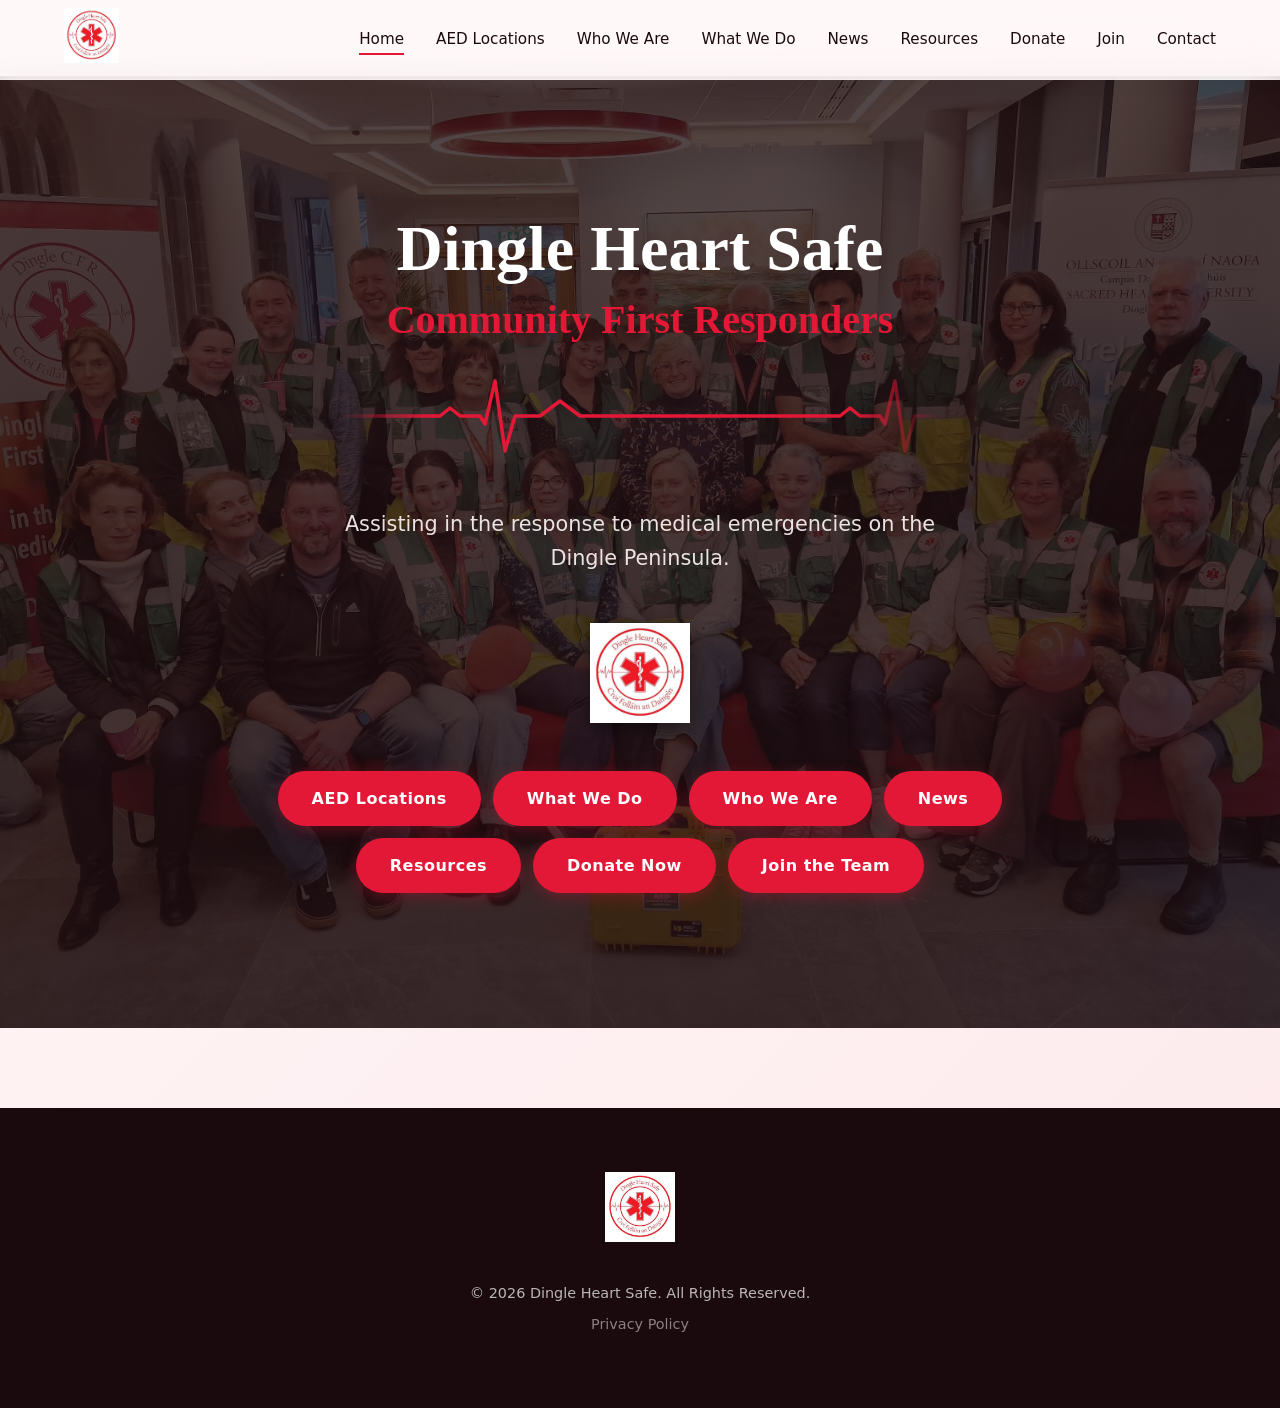
==== commit 9e57ded0: "Add files via upload" ====
--- a/index.html
+++ b/index.html
@@ -37,6 +37,16 @@
             0% { transform: translateX(0); }
             100% { transform: translateX(-400px); } /* Translates exactly one SVG cycle unit */
         }
+        
+        /* Ensure buttons wrap visually cleanly on all screen sizes */
+        .btn-group {
+            display: flex;
+            flex-wrap: wrap;
+            justify-content: center;
+            gap: 12px;
+            max-width: 900px;
+            margin: 0 auto;
+        }
     </style>
 </head>
 <body>
@@ -50,6 +60,8 @@
             <a href="aed.html">AED Locations</a>
             <a href="who-we-are.html">Who We Are</a>
             <a href="what-we-do.html">What We Do</a>
+            <a href="news.html">News</a>
+            <a href="resources.html">Resources</a>
             <a href="donate.html">Donate</a>
             <a href="join.html">Join</a>
             <a href="contact.html">Contact</a>
@@ -74,6 +86,8 @@
             <a href="aed.html" class="btn">AED Locations</a>
             <a href="what-we-do.html" class="btn">What We Do</a>
             <a href="who-we-are.html" class="btn">Who We Are</a>
+            <a href="news.html" class="btn">News</a>
+            <a href="resources.html" class="btn">Resources</a>
             <a href="donate.html" class="btn">Donate Now</a>
             <a href="join.html" class="btn">Join the Team</a>
         </div>
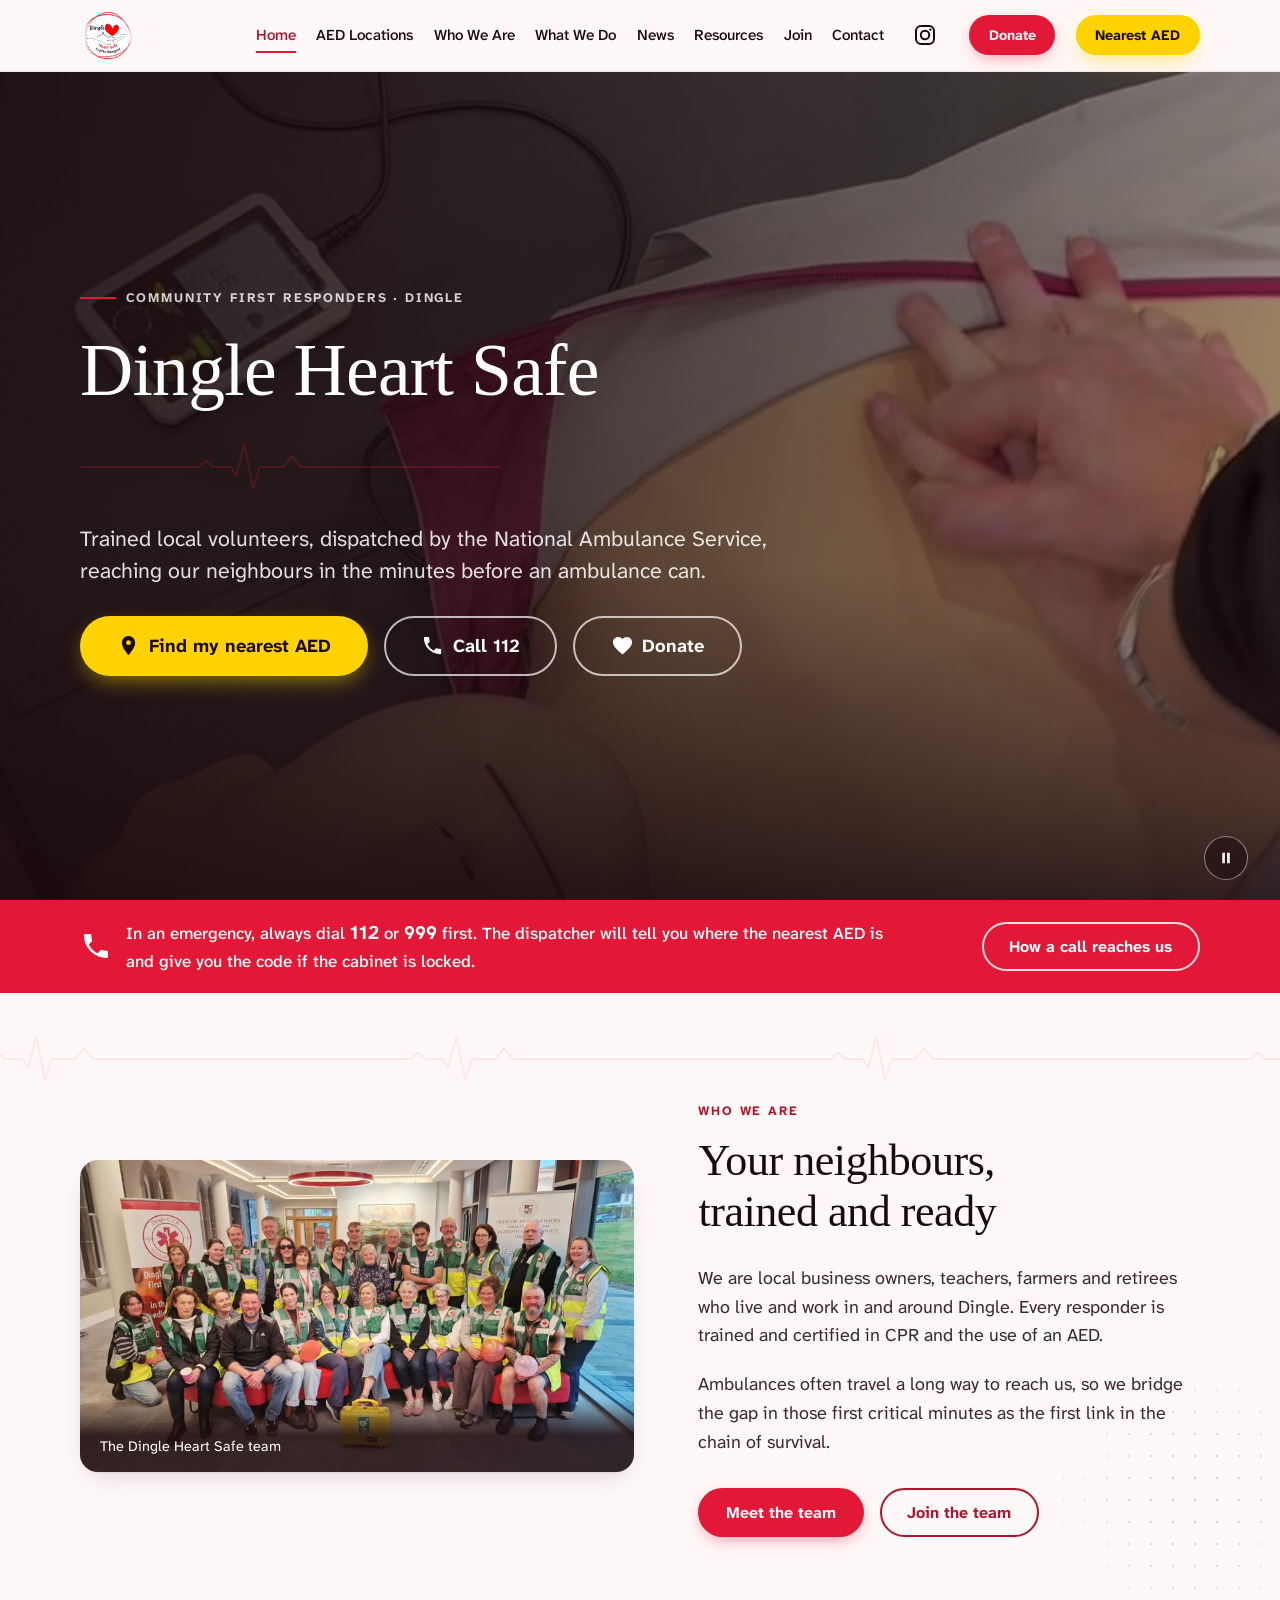
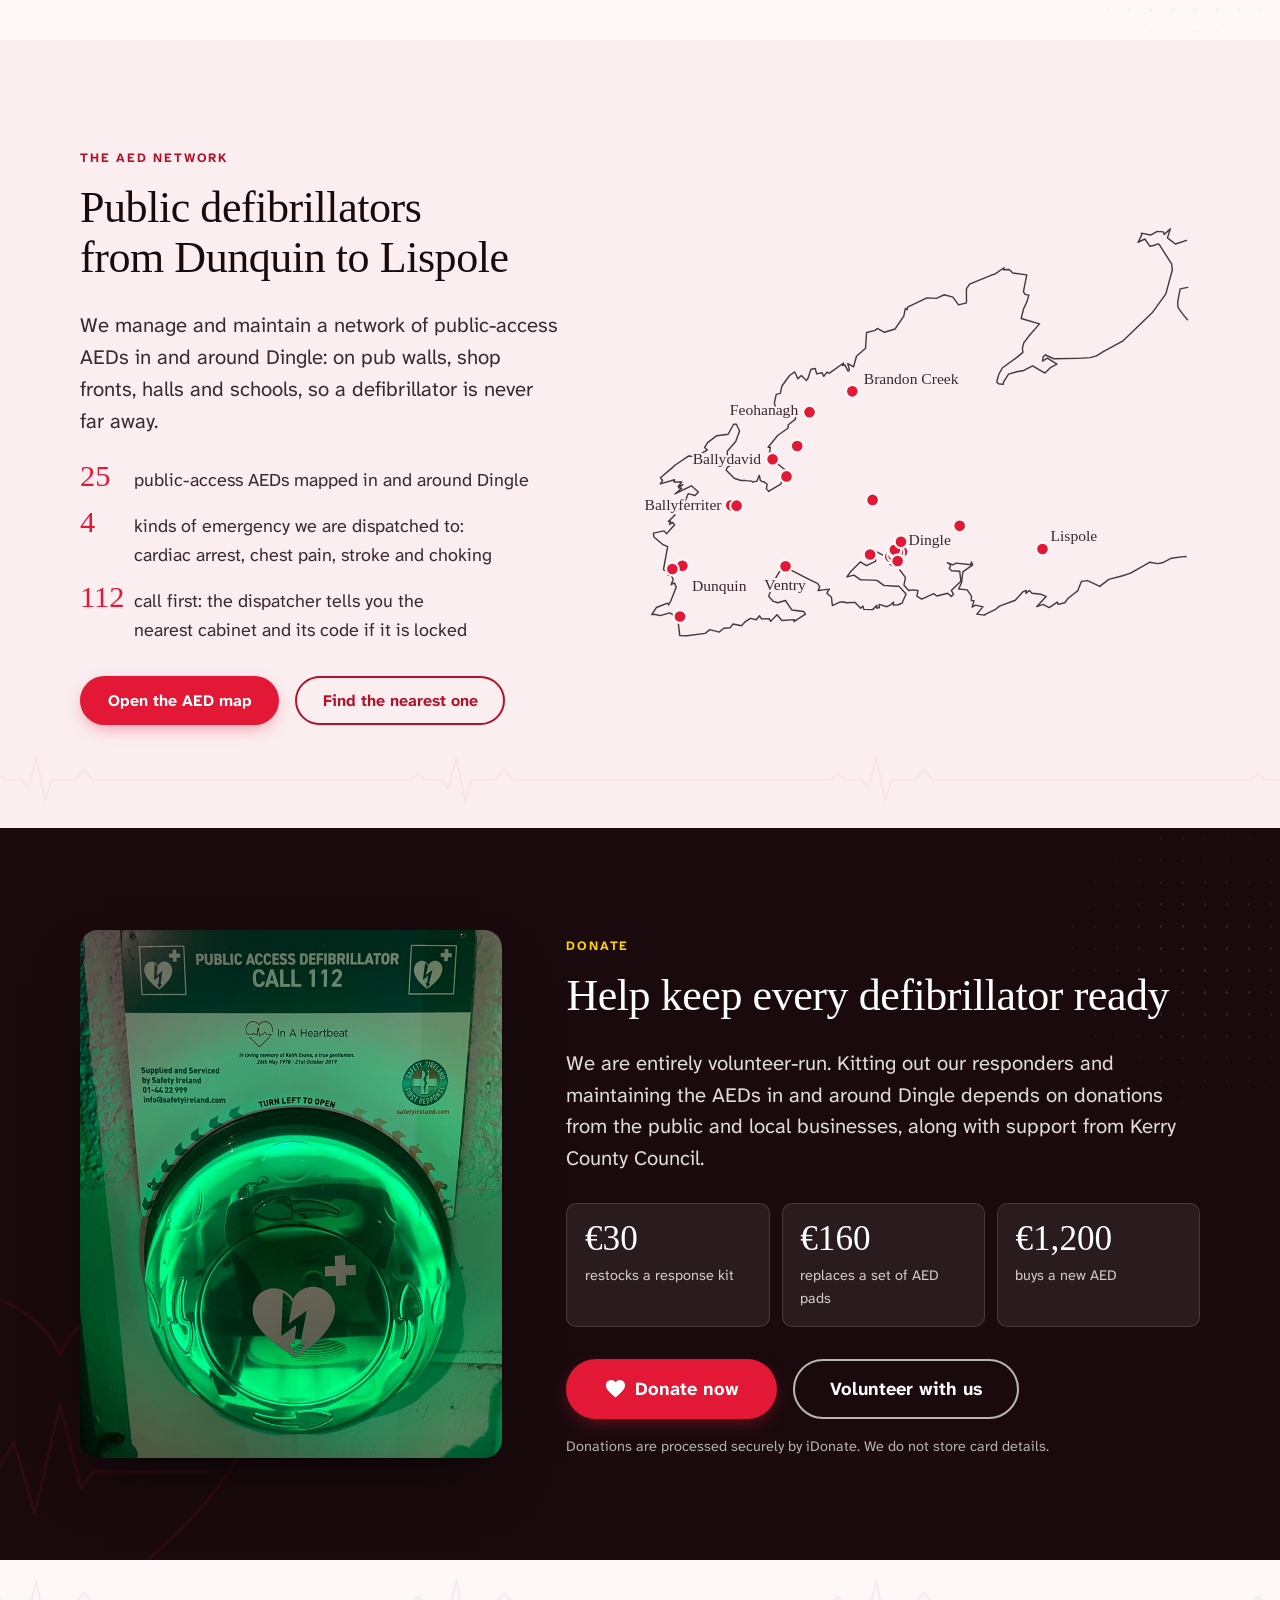
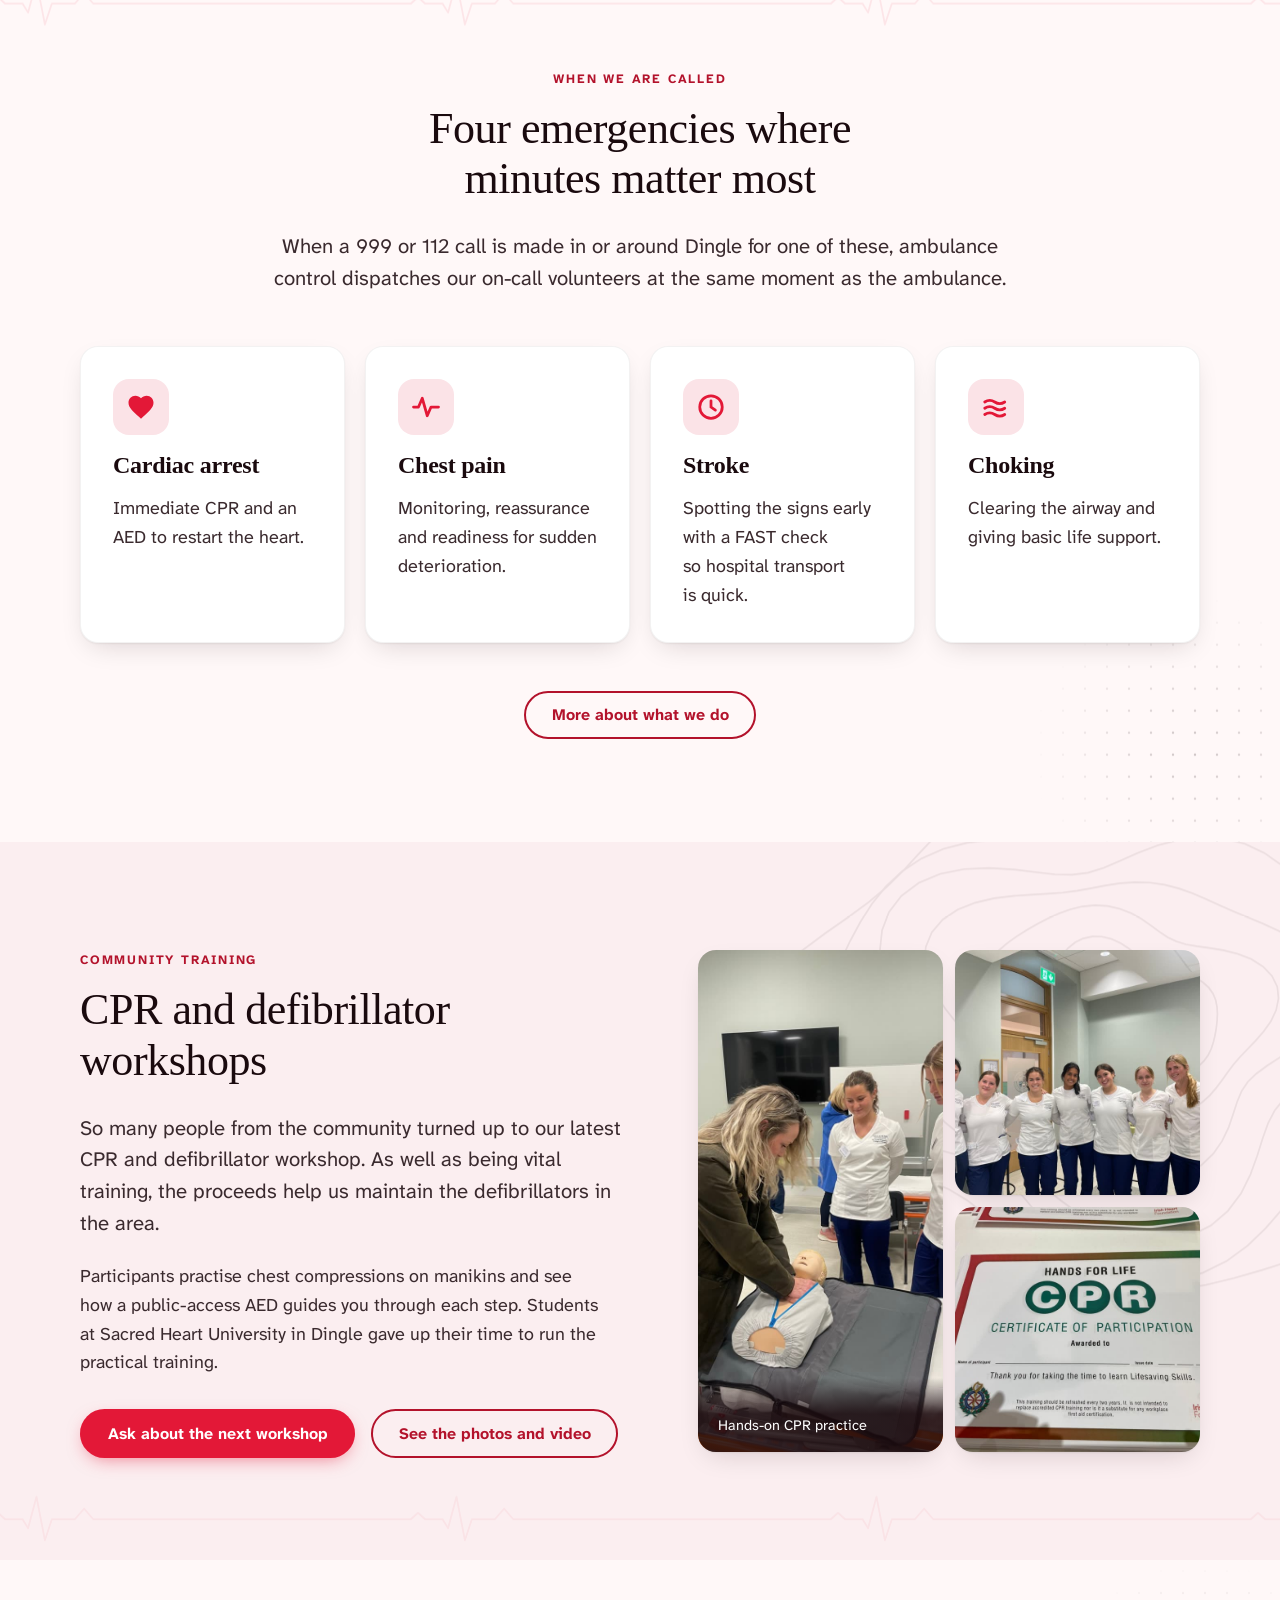
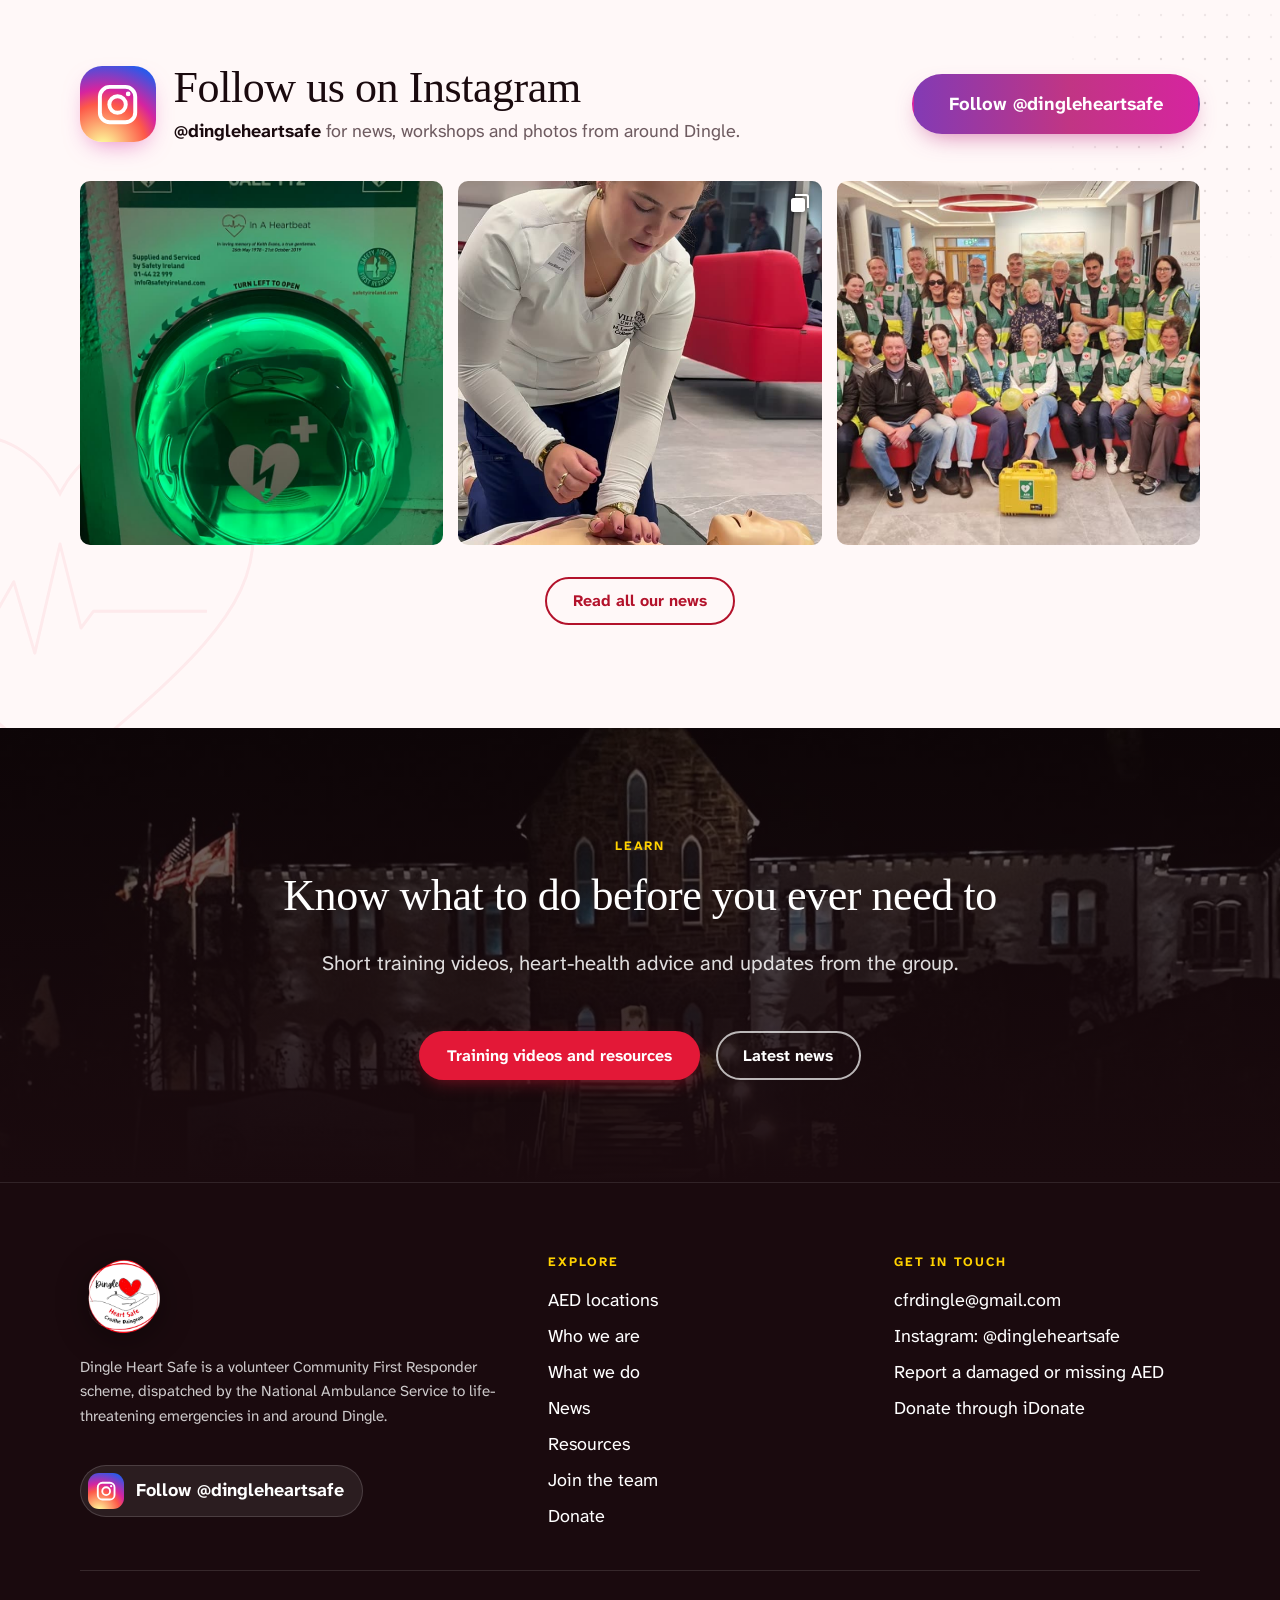
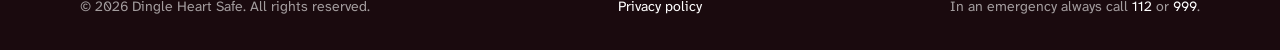
==== commit 8a0dea36: "Add files via upload" ====
--- a/index.html
+++ b/index.html
@@ -1,114 +1,343 @@
-<!DOCTYPE html>
-<html lang="en">
-<head>
-    <meta charset="UTF-8">
-    <meta name="viewport" content="width=device-width, initial-scale=1.0">
-    <title>Home - Dingle Heart Safe</title>
-    <link rel="stylesheet" href="styles.css">
-    <style>
-        /* Override and perfect the ECG animation locally */
-        .ecg-container {
-            width: 100%; 
-            max-width: 600px;
-            height: 80px; 
-            margin: 0 auto 2rem;
-            position: relative;
-            overflow: hidden; 
-            /* Softly fades out the left and right edges for a professional screen effect */
-            mask-image: linear-gradient(to right, transparent 0%, black 15%, black 85%, transparent 100%);
-            -webkit-mask-image: linear-gradient(to right, transparent 0%, black 15%, black 85%, transparent 100%);
-        }
-
-        .ecg-line {
-            position: absolute;
-            top: 0;
-            left: 0;
-            width: 200vw; /* Massive width ensures it never runs out of background to show */
-            height: 100%;
-            /* Re-drawn, medically accurate ECG heartbeat path mapped exactly to 400px width */
-            background-image: url("data:image/svg+xml,%3Csvg xmlns='http://www.w3.org/2000/svg' width='400' height='80' viewBox='0 0 400 80'%3E%3Cpath d='M0,40 L100,40 L110,32 L120,40 L140,40 L145,48 L155,5 L165,75 L175,40 L200,40 L220,25 L240,40 L400,40' fill='none' stroke='%23E31837' stroke-width='3.5' stroke-linecap='round' stroke-linejoin='round'/%3E%3C/svg%3E");
-            background-repeat: repeat-x;
-            background-position: left center;
-            background-size: 400px 80px; /* Exact match to SVG width ensures mathematically seamless looping */
-            animation: smoothEcg 2.2s linear infinite;
-        }
-
-        @keyframes smoothEcg {
-            0% { transform: translateX(0); }
-            100% { transform: translateX(-400px); } /* Translates exactly one SVG cycle unit */
-        }
-        
-        /* Ensure buttons wrap visually cleanly on all screen sizes */
-        .btn-group {
-            display: flex;
-            flex-wrap: wrap;
-            justify-content: center;
-            gap: 12px;
-            max-width: 900px;
-            margin: 0 auto;
-        }
-    </style>
-</head>
-<body>
-    <nav>
-        <div class="nav-logo">
-            <a href="index.html"><img src="CFR Logo.png" alt="Dingle Heart safe Logo"></a>
-        </div>
-        <button class="hamburger" id="hamburger-btn">☰</button>
-        <div class="nav-links" id="nav-menu">
-            <a href="index.html" class="active">Home</a>
-            <a href="aed.html">AED Locations</a>
-            <a href="who-we-are.html">Who We Are</a>
-            <a href="what-we-do.html">What We Do</a>
-            <a href="news.html">News</a>
-            <a href="resources.html">Resources</a>
-            <a href="donate.html">Donate</a>
-            <a href="join.html">Join</a>
-            <a href="contact.html">Contact</a>
-        </div>
-    </nav>
-
-    <header id="hero">
-        <div class="hero-title-container">
-            <h1 style="color: white;">Dingle Heart Safe</h1>
-            <h2 style="color: var(--primary); margin-bottom: 0;">Community First Responders</h2>
-        </div>
-
-        <div class="ecg-container">
-            <div class="ecg-line"></div>
-        </div>
-
-        <p class="subtitle">Assisting in the response to medical emergencies on the Dingle Peninsula.</p>
-
-        <img src="CFR Logo.png" alt="Dingle Heart Safe Logo" class="hero-logo-bottom">
-        
-        <div class="btn-group">
-            <a href="aed.html" class="btn">AED Locations</a>
-            <a href="what-we-do.html" class="btn">What We Do</a>
-            <a href="who-we-are.html" class="btn">Who We Are</a>
-            <a href="news.html" class="btn">News</a>
-            <a href="resources.html" class="btn">Resources</a>
-            <a href="donate.html" class="btn">Donate Now</a>
-            <a href="join.html" class="btn">Join the Team</a>
-        </div>
-    </header>
-
-    <footer>
-        <img src="CFR Logo.png" alt="Logo">
-        <p>&copy; 2026 Dingle Heart Safe. All Rights Reserved.</p>
-        <p><a href="privacy.html">Privacy Policy</a></p>
-    </footer>
-
-    <script>
-        document.addEventListener('DOMContentLoaded', function() {
-            const hamburgerBtn = document.getElementById('hamburger-btn');
-            const navMenu = document.getElementById('nav-menu');
-            if (hamburgerBtn && navMenu) {
-                hamburgerBtn.addEventListener('click', function() {
-                    navMenu.classList.toggle('active');
-                });
-            }
-        });
-    </script>
-</body>
-</html>+<!DOCTYPE html>
+<html lang="en">
+<head>
+  <meta charset="UTF-8">
+  <script>document.documentElement.classList.add('js')</script>
+  <meta name="viewport" content="width=device-width, initial-scale=1, viewport-fit=cover">
+  <title>Dingle Heart Safe · Community First Responders</title>
+  <meta name="description" content="Dingle Heart Safe is a volunteer Community First Responder group in Dingle, dispatched by the National Ambulance Service. Find your nearest public AED and get directions in seconds.">
+  <meta name="theme-color" content="#E31837">
+  <link rel="canonical" href="https://dingleheartsafe.com/">
+  <link rel="icon" href="img/favicon-64.png" type="image/png">
+  <link rel="apple-touch-icon" sizes="180x180" href="img/apple-touch-icon.png">
+  <meta property="og:type" content="website">
+  <meta property="og:site_name" content="Dingle Heart Safe">
+  <meta property="og:title" content="Dingle Heart Safe · Community First Responders">
+  <meta property="og:description" content="Volunteer first responders in Dingle. Find your nearest public AED and get directions in seconds.">
+  <meta property="og:image" content="https://dingleheartsafe.com/img/og-home.jpg">
+  <meta property="og:image:width" content="1200">
+  <meta property="og:image:height" content="630">
+  <meta property="og:image:alt" content="The Dingle Heart Safe volunteer team gathered around an AED">
+  <meta name="twitter:card" content="summary_large_image">
+  <meta property="og:url" content="https://dingleheartsafe.com/">
+  <link rel="preload" href="fonts/atkinson-hyperlegible-next-latin.woff2" as="font" type="font/woff2" crossorigin>
+  <link rel="preload" href="video/workshop-wide-poster.jpg" as="image" fetchpriority="high" media="(min-aspect-ratio: 1/1)">
+  <link rel="preload" href="video/workshop-poster.jpg" as="image" fetchpriority="high" media="(max-aspect-ratio: 1/1)">
+  <link rel="stylesheet" href="styles.css">
+  <script type="application/ld+json">
+  {
+    "@context": "https://schema.org",
+    "@type": "NGO",
+    "name": "Dingle Heart Safe",
+    "alternateName": "Dingle Community First Responders",
+    "url": "https://dingleheartsafe.com/",
+    "logo": "https://dingleheartsafe.com/CFR%20Logo.png",
+    "email": "cfrdingle@gmail.com",
+    "sameAs": ["https://www.instagram.com/dingleheartsafe/"],
+    "areaServed": "Dingle, County Kerry, Ireland",
+    "description": "Volunteer Community First Responder scheme linked to the National Ambulance Service, responding to cardiac arrest, chest pain, stroke and choking emergencies in and around Dingle."
+  }
+  </script>
+</head>
+<body class="has-action-bar">
+  <a class="skip-link" href="#main">Skip to content</a>
+
+  <header class="site-header">
+    <nav class="nav container" aria-label="Main">
+      <a class="nav__logo" href="index.html"><img src="img/logo-170.png" alt="Dingle Heart Safe" width="170" height="161"></a>
+      <button class="nav__toggle" type="button" data-menu-toggle aria-expanded="false" aria-controls="site-menu"><span class="nav__bars"></span><span class="visually-hidden">Menu</span></button>
+      <ul class="nav__links" id="site-menu" data-menu>
+        <li><a href="index.html" aria-current="page">Home</a></li>
+        <li><a href="aed.html">AED Locations</a></li>
+        <li><a href="who-we-are.html">Who We Are</a></li>
+        <li><a href="what-we-do.html">What We Do</a></li>
+        <li><a href="news.html">News</a></li>
+        <li><a href="resources.html">Resources</a></li>
+        <li><a href="join.html">Join</a></li>
+        <li><a href="contact.html">Contact</a></li>
+        <li class="nav__social"><a href="https://www.instagram.com/dingleheartsafe/" target="_blank" rel="noopener"><svg viewBox="0 0 24 24" aria-hidden="true" focusable="false"><rect x="3" y="3" width="18" height="18" rx="5" fill="none" stroke="currentColor" stroke-width="2"/><circle cx="12" cy="12" r="4.2" fill="none" stroke="currentColor" stroke-width="2"/><circle cx="17.4" cy="6.6" r="1.2" fill="currentColor"/></svg><span class="nav__social-label">Instagram</span><span class="visually-hidden"> @dingleheartsafe</span></a></li>
+        <li class="nav__cta"><a class="btn btn--sm" href="donate.html">Donate</a></li>
+        <li class="nav__cta"><a class="btn btn--aed btn--sm" href="#find-aed">Nearest AED</a></li>
+      </ul>
+    </nav>
+  </header>
+
+  <main id="main">
+
+    <!-- Hero: workshop footage in the background -->
+    <section class="hero hero--video" aria-labelledby="hero-title" data-video-group>
+      <div class="hero__media" aria-hidden="true">
+        <video class="hero__video hero__video--wide" data-autoplay data-src="video/workshop-wide.mp4" data-poster="video/workshop-wide-poster.jpg" muted loop playsinline preload="none"></video>
+        <video class="hero__video hero__video--tall" data-autoplay data-src="video/workshop-720.mp4" data-src-small="video/workshop-480.mp4" data-poster="video/workshop-poster.jpg" muted loop playsinline preload="none"></video>
+      </div>
+      <button class="video-toggle" type="button" data-video-toggle>
+        <svg class="icon-pause" viewBox="0 0 24 24" aria-hidden="true" focusable="false"><path fill="currentColor" d="M7 5h3.5v14H7zm6.5 0H17v14h-3.5z"/></svg>
+        <svg class="icon-play" viewBox="0 0 24 24" aria-hidden="true" focusable="false"><path fill="currentColor" d="M8 5.5v13l11-6.5z"/></svg>
+        <span class="visually-hidden">Pause background video</span>
+      </button>
+      <div class="container">
+        <div class="hero__inner">
+          <p class="hero__eyebrow"><span>Community First Responders<span class="hero__eyebrow-sep"> · </span><br class="hero__eyebrow-br">Dingle</span></p>
+          <h1 class="hero__title" id="hero-title">Dingle Heart Safe</h1>
+          <svg class="ecg" viewBox="0 0 600 64" aria-hidden="true" focusable="false">
+            <path class="ecg__base" d="M0,32 H170 l10,-9 l10,9 H215 l8,13 l12,-45 l12,62 l10,-30 H290 l13,-15 l13,15 H600"/>
+            <path class="ecg__pulse" pathLength="1" d="M0,32 H170 l10,-9 l10,9 H215 l8,13 l12,-45 l12,62 l10,-30 H290 l13,-15 l13,15 H600"/>
+          </svg>
+          <p class="hero__lede">Trained local volunteers, dispatched by the National Ambulance Service, reaching our neighbours in the minutes before an ambulance can.</p>
+
+          <div class="finder" id="find-aed" data-aed-finder>
+            <div class="btn-row">
+              <button class="btn btn--aed btn--lg" type="button" data-aed-button>
+                <svg class="btn__icon" viewBox="0 0 24 24" aria-hidden="true" focusable="false"><path fill="currentColor" d="M12 2a7 7 0 0 0-7 7c0 5.25 7 13 7 13s7-7.75 7-13a7 7 0 0 0-7-7zm0 9.5A2.5 2.5 0 1 1 12 6.5a2.5 2.5 0 0 1 0 5z"/></svg>
+                Find my nearest AED
+              </button>
+              <noscript><a class="btn btn--aed btn--lg" href="https://www.google.com/maps/d/viewer?mid=1nF0UF266j_APUEpj72y7i12Iqt6UEq0" target="_blank" rel="noopener">Open the AED map</a></noscript>
+              <a class="btn btn--ghost btn--lg" href="tel:112">
+                <svg class="btn__icon" viewBox="0 0 24 24" aria-hidden="true" focusable="false"><path fill="currentColor" d="M6.6 10.8a15.1 15.1 0 0 0 6.6 6.6l2.2-2.2a1 1 0 0 1 1-.25c1.1.37 2.3.57 3.6.57a1 1 0 0 1 1 1V20a1 1 0 0 1-1 1A17 17 0 0 1 3 4a1 1 0 0 1 1-1h3.5a1 1 0 0 1 1 1c0 1.25.2 2.45.57 3.57a1 1 0 0 1-.25 1L6.6 10.8z"/></svg>
+                Call 112
+              </a>
+              <a class="btn btn--ghost btn--lg" href="donate.html">
+                <svg class="btn__icon" viewBox="0 0 24 24" aria-hidden="true" focusable="false"><path fill="currentColor" d="M12 21.35l-1.45-1.32C5.4 15.36 2 12.28 2 8.5 2 5.42 4.42 3 7.5 3c1.74 0 3.41.81 4.5 2.09C13.09 3.81 14.76 3 16.5 3 19.58 3 22 5.42 22 8.5c0 3.78-3.4 6.86-8.55 11.54L12 21.35z"/></svg>
+                Donate
+              </a>
+            </div>
+            <p class="finder__status" data-aed-status aria-live="polite"></p>
+            <div data-aed-result></div>
+            <div data-aed-list="3"></div>
+          </div>
+        </div>
+      </div>
+    </section>
+
+    <!-- Emergency strip -->
+    <section class="emergency" aria-label="In an emergency">
+      <div class="container emergency__inner">
+        <p class="emergency__text">
+          <svg viewBox="0 0 24 24" aria-hidden="true" focusable="false"><path fill="currentColor" d="M6.6 10.8a15.1 15.1 0 0 0 6.6 6.6l2.2-2.2a1 1 0 0 1 1-.25c1.1.37 2.3.57 3.6.57a1 1 0 0 1 1 1V20a1 1 0 0 1-1 1A17 17 0 0 1 3 4a1 1 0 0 1 1-1h3.5a1 1 0 0 1 1 1c0 1.25.2 2.45.57 3.57a1 1 0 0 1-.25 1L6.6 10.8z"/></svg>
+          <span>In an emergency, always dial <strong>112</strong> or <strong>999</strong> first. The dispatcher will tell you where the nearest AED is and give you the code if the cabinet is locked.</span>
+        </p>
+        <a class="btn btn--ghost" href="what-we-do.html">How a call reaches us</a>
+      </div>
+    </section>
+
+    <!-- Who we are -->
+    <section class="section" aria-labelledby="team-title">
+      <div class="container split split--reverse">
+        <div data-reveal>
+          <p class="eyebrow">Who we are</p>
+          <h2 id="team-title">Your neighbours, trained and ready</h2>
+          <p>We are local business owners, teachers, farmers and retirees who live and work in and around Dingle. Every responder is trained and certified in CPR and the use of an AED.</p>
+          <p>Ambulances often travel a long way to reach us, so we bridge the gap in those first critical minutes as the first link in the chain of survival.</p>
+          <div class="btn-row mt-2">
+            <a class="btn" href="who-we-are.html">Meet the team</a>
+            <a class="btn btn--outline" href="join.html">Join the team</a>
+          </div>
+        </div>
+        <figure class="media media--ratio-16-9" data-reveal="2">
+          <img src="img/image-1-1600.jpg" srcset="img/image-1-800.jpg 800w, img/image-1-1600.jpg 1600w" sizes="(min-width: 820px) 50vw, 100vw" width="1600" height="900" alt="The Dingle Heart Safe volunteer team in high-visibility vests, gathered around an AED" loading="lazy">
+          <figcaption>The Dingle Heart Safe team</figcaption>
+        </figure>
+      </div>
+    </section>
+
+    <!-- AED network map -->
+    <section class="section section--tint" aria-labelledby="map-title">
+      <div class="container map-panel">
+        <div data-reveal>
+          <p class="eyebrow">The AED network</p>
+          <h2 id="map-title">Public defibrillators from Dunquin to Lispole</h2>
+          <p class="lede">We manage and maintain a network of public-access AEDs in and around Dingle: on pub walls, shop fronts, halls and schools, so a defibrillator is never far away.</p>
+          <ul class="map-facts">
+            <li><b>25</b><span>public-access AEDs mapped in and around Dingle</span></li>
+            <li><b>4</b><span>kinds of emergency we are dispatched to: cardiac arrest, chest pain, stroke and choking</span></li>
+            <li><b>112</b><span>call first: the dispatcher tells you the nearest cabinet and its code if it is locked</span></li>
+          </ul>
+          <div class="btn-row mt-2">
+            <a class="btn" href="aed.html">Open the AED map</a>
+            <a class="btn btn--outline" href="aed.html#find-aed">Find the nearest one</a>
+          </div>
+        </div>
+        <div data-reveal="2">
+          <svg class="pen-map" viewBox="190 0 830 620" xmlns="http://www.w3.org/2000/svg" role="img" aria-labelledby="pen-map-title"><title id="pen-map-title">Outline map of Dingle and the surrounding area with the 25 public-access AED locations marked</title><path class="pen-map__coast" d="M967.1,492.5 L979.9,486.0 L999.2,483.4 M878.7,525.8 L891.5,515.9 L911.0,510.8 M853.1,518.7 L861.4,517.7 L878.7,525.8 M795.9,537.0 L802.9,540.0 L789.6,554.4 L798.6,551.3 L807.3,555.8 L818.7,547.9 M737.2,553.7 L759.3,545.4 L770.0,533.6 M718.4,564.5 L730.8,558.7 M715.6,566.4 L718.4,564.5 M697.5,539.5 L697.3,545.7 L701.2,545.9 L698.4,555.1 L703.2,552.3 L713.7,554.7 M644.2,536.0 L648.6,539.4 L663.9,535.4 L669.1,540.2 L672.2,536.8 L669.0,531.5 L682.6,518.4 L681.0,504.5 M573.8,524.4 L564.0,517.3 M567.3,551.2 L578.1,554.5 L583.2,551.8 M557.9,558.6 L564.1,552.6 L563.7,556.2 L567.4,555.9 L567.3,551.2 M953.7,138.3 L910.9,179.6 M978.4,21.0 L969.6,28.8 L968.3,25.2 L959.9,24.5 M800.8,224.3 L783.8,214.3 L771.5,220.9 M602.0,144.3 L589.6,162.4 L574.8,167.0 L564.5,161.5 L561.7,164.3 M779.5,171.2 L793.6,155.1 L767.7,147.6 M735.7,239.7 L733.1,237.3 L736.5,225.4 M410.4,329.3 L413.6,329.5 L411.1,345.5 L415.5,346.4 M441.7,276.2 L448.0,272.3 L452.5,277.3 M292.5,407.6 L284.8,416.5 M288.4,387.3 L278.9,395.3 L302.1,383.8 M276.5,357.0 L258.3,372.3 L261.4,376.3 L258.2,381.1 L278.2,375.3 L277.6,378.5 L288.6,378.2 L283.5,384.8 L290.1,382.0 L284.1,386.7 L288.4,387.3 M337.9,313.0 L324.9,322.8 M355.6,356.1 L360.4,351.4 L352.8,347.1 L352.8,335.0 L364.7,321.3 L370.1,306.4 L365.6,296.8 L361.7,296.9 L353.9,311.0 L337.9,313.0 M404.1,377.9 L401.6,377.6 M407.9,387.8 L409.0,381.6 L404.1,377.9 M499.8,541.1 L501.2,553.0 L512.2,547.8 M442.2,501.7 L442.1,502.6 M460.5,561.3 L443.8,559.1 L434.9,545.7 L423.8,548.9 M401.2,571.7 L412.0,571.3 L414.0,575.2 L422.9,565.9 M341.5,590.3 L347.6,585.0 M295.8,595.4 L321.6,592.2 L328.1,586.9 L341.5,590.3 M249.9,565.1 L258.2,567.0 L271.4,563.2 M270.7,506.9 L269.2,509.8 L273.5,510.1 M773.3,113.5 L770.9,109.5 L775.6,86.0 L756.0,83.2 L750.7,78.3 L742.6,78.8 L743.5,75.9 L730.4,84.9 M448.6,290.0 L438.6,298.0 L438.8,302.2 M428.0,356.1 L435.2,361.9 M423.9,312.8 L410.4,329.3 M271.4,563.2 L273.6,564.3 M273.6,564.3 L282.7,570.3 M278.5,438.9 L267.0,451.6 L263.4,447.4 L248.5,450.6 L249.1,456.1 L262.1,466.9 M275.4,435.5 L278.5,438.9 M297.4,395.2 L292.5,407.6 M307.2,397.5 L300.1,395.5 M302.1,383.8 L312.0,392.5 M298.7,395.1 L297.4,395.2 M300.1,395.5 L298.7,395.1 M311.8,340.5 L309.2,342.1 M378.6,376.4 L372.0,376.3 M262.1,466.9 L268.6,469.7 M387.3,377.2 L378.6,376.4 M394.5,377.2 L388.4,378.5 M399.5,376.3 L398.0,369.0 L394.5,377.2 M435.7,362.3 L428.3,381.3 L411.1,391.7 M401.6,377.6 L399.5,376.3 M415.5,346.4 L416.5,347.7 M418.7,348.2 L428.0,356.1 M417.1,347.3 L418.7,348.2 M416.5,347.7 L417.1,347.3 M416.0,545.0 L411.3,540.1 M985.5,42.3 L974.2,33.8 L978.4,21.0 M496.5,225.0 L493.7,223.1 L489.0,229.2 L486.6,224.1 L479.0,225.8 M440.7,228.0 L429.9,242.9 L427.6,253.2 L421.9,254.7 L419.2,267.0 L422.1,277.8 L441.7,276.2 M988.7,124.4 L992.2,105.7 L1002.8,103.6 M284.8,587.9 L285.6,595.3 L295.8,595.4 M282.7,570.3 L284.8,587.9 M272.7,547.1 L269.9,552.1 L268.4,549.4 L252.8,555.6 L246.1,565.4 L249.9,565.1 M347.6,585.0 L357.0,584.1 L360.8,578.9 L372.8,581.3 L377.7,576.0 M377.7,576.0 L385.5,570.9 L393.6,572.9 L398.3,567.3 M398.3,567.3 L401.2,571.7 M423.8,548.9 L417.2,546.7 M422.9,565.9 L430.0,574.0 L447.5,572.7 L446.8,575.6 L463.2,564.9 L460.5,561.3 M417.2,546.7 L416.0,545.0 M411.3,540.1 L411.4,539.2 M411.4,539.2 L419.7,516.3 M280.7,526.8 L272.7,547.1 M273.5,510.1 L276.4,515.7 L273.5,523.5 L278.1,520.8 L280.7,526.8 M324.9,322.8 L320.7,329.7 L324.5,333.3 L311.8,340.5 M353.0,357.5 L355.6,356.1 M268.6,469.7 L262.6,502.3 L270.7,506.9 M284.8,416.5 L274.8,422.6 L279.0,425.0 L269.5,434.3 L272.8,433.9 L271.1,438.3 L275.4,435.5 M312.0,392.5 L307.2,397.5 M362.6,373.1 L351.0,361.5 M351.0,361.5 L353.0,357.5 M309.2,342.1 L297.9,341.8 L279.3,354.4 M279.3,354.4 L276.5,357.0 M372.0,376.3 L362.6,373.1 M388.4,378.5 L387.3,377.2 M411.1,391.7 L407.9,387.8 M419.7,516.3 L426.8,504.6 M426.8,504.6 L442.2,501.7 M442.1,502.6 L469.5,516.6 M469.5,516.6 L480.1,521.5 L483.3,526.1 L480.9,531.6 L497.1,529.7 M497.1,529.7 L495.7,530.7 M495.7,530.7 L493.4,535.6 L499.8,541.1 M512.2,547.8 L517.5,547.6 M517.5,547.6 L520.1,548.9 M520.1,548.9 L533.3,548.4 M540.6,516.3 L531.6,509.9 L521.6,512.4 L526.1,505.9 M614.4,530.7 L622.1,531.5 L620.4,539.6 L627.3,543.8 M533.3,548.4 L541.1,556.6 L544.3,553.6 L545.6,558.2 L557.9,558.6 M564.0,517.3 L540.6,516.3 M583.2,551.8 L587.7,548.0 L587.0,552.2 L594.2,551.7 M594.2,551.7 L599.4,549.5 L605.2,536.6 L595.0,525.4 L590.3,525.6 M590.3,525.6 L573.8,524.4 M937.9,29.8 L932.7,39.9 L942.4,35.3 L949.6,45.6 L954.6,44.5 M954.6,44.5 L960.8,42.2 M959.9,24.5 L950.3,29.7 L937.4,27.0 L937.9,29.8 M960.8,42.2 L962.8,43.2 M1001.3,37.2 L985.5,42.3 M996.7,142.4 L989.1,131.8 L988.7,124.4 M1002.6,149.4 L996.7,142.4 M775.5,124.7 L778.6,114.6 L773.3,113.5 M773.2,129.7 L775.5,124.7 M771.2,133.5 L773.2,129.7 M730.4,84.9 L725.9,86.2 M767.7,147.6 L771.2,133.5 M725.9,86.2 L694.8,99.1 L690.4,105.7 M769.5,189.0 L771.7,181.2 M761.7,202.4 L770.1,195.4 M736.5,225.4 L741.4,217.1 M741.4,217.1 L761.7,202.4 M742.9,237.2 L742.4,240.6 M742.4,240.6 L735.7,239.7 M922.2,507.1 L949.6,491.7 M949.6,491.7 L960.3,493.7 M690.4,105.7 L690.5,125.4 L679.3,128.3 M808.9,217.0 L801.2,224.4 M761.6,222.8 L749.9,226.1 L742.9,237.2 M798.9,201.5 L797.8,207.7 L804.7,203.4 L818.2,212.1 M874.1,200.4 L865.2,202.8 M999.2,483.4 L1000.4,484.3 M960.3,493.7 L967.1,492.5 M679.3,128.3 L671.3,117.4 L659.1,114.0 L648.1,119.1 L634.5,118.4 L607.4,131.6 L606.7,135.2 L604.2,133.3 L602.0,144.3 M561.7,164.3 L549.4,167.3 L548.0,189.6 L535.2,200.9 L531.1,215.7 L522.9,211.2 L525.2,220.3 M452.5,277.3 L448.5,280.0 L450.1,283.0 M525.2,220.3 L523.3,221.9 M523.3,221.9 L518.9,213.3 L515.4,213.8 L517.1,210.4 L496.5,225.0 M479.0,225.8 L476.9,218.2 L470.9,219.2 L466.5,232.5 M466.5,232.5 L464.6,235.0 M464.6,235.0 L457.3,228.1 L452.4,232.6 M452.4,232.6 L448.0,223.0 L440.7,228.0 M450.1,283.0 L448.6,290.0 M438.8,302.2 L423.9,312.8 M435.2,361.9 L435.7,362.3 M526.1,505.9 L540.5,491.2 M540.5,491.2 L549.4,496.6 L562.4,490.1 L559.5,476.0 M730.8,558.7 L737.2,553.7 M713.7,554.7 L705.1,565.0 L715.6,566.4 M770.0,533.6 L774.8,531.5 L774.4,535.7 L779.2,531.6 L783.0,535.5 M683.5,520.7 L679.4,529.4 L691.5,530.7 L697.5,539.5 M685.5,505.2 L683.5,520.7 M697.5,491.3 L699.3,495.5 L685.5,505.2 M676.3,492.9 L696.6,495.2 L697.5,491.3 M676.1,492.9 L676.3,492.9 M663.4,492.4 L671.2,495.4 L676.1,492.9 M681.0,504.5 L669.6,503.7 L666.2,500.6 L668.4,495.3 L663.4,492.4 M627.3,543.8 L644.2,536.0 M560.1,475.3 L575.3,483.2 L578.9,491.0 L577.1,484.4 L581.7,484.7 M559.5,476.0 L560.1,475.3 M604.3,513.0 L602.2,524.3 L608.9,531.5 L614.4,530.7 M596.9,503.3 L604.3,513.0 M595.2,500.2 L596.9,503.3 M585.8,489.0 L582.1,494.5 L595.2,500.2 M586.4,485.4 L585.8,489.0 M581.7,484.7 L581.8,489.2 L582.3,484.3 L586.4,485.4 M783.0,535.5 L795.9,537.0 M818.7,547.9 L820.0,551.2 L829.3,548.9 L834.0,542.6 M834.0,542.6 L847.4,532.2 M911.0,510.8 L922.2,507.1 M847.4,532.2 L852.3,520.1 M852.3,520.1 L853.1,518.7 M981.1,79.0 L972.0,112.8 L953.7,138.3 M802.0,198.6 L798.9,201.5 M848.6,203.8 L813.7,204.4 L803.6,199.8 M980.3,70.7 L981.1,79.0 M818.2,212.1 L808.9,217.0 M962.8,43.2 L980.3,70.7 M865.2,202.8 L848.6,203.8 M910.9,179.6 L884.3,193.9 M884.3,193.9 L874.1,200.4 M803.6,199.8 L802.0,198.6 M801.2,224.4 L801.0,224.4 M771.5,220.9 L761.6,222.8 M801.0,224.4 L800.8,224.3 M772.8,180.3 L779.5,171.2 M770.1,195.4 L769.5,189.0 M771.7,181.2 L772.8,180.3"/><g class="pen-map__aeds"><circle cx="554.4" cy="480.8" r="9"/><circle cx="599.5" cy="477.0" r="9"/><circle cx="289.3" cy="496.6" r="9"/><circle cx="358.3" cy="411.2" r="9"/><circle cx="582.8" cy="483.9" r="9"/><circle cx="587.6" cy="482.4" r="9"/><circle cx="593.0" cy="481.5" r="9"/><circle cx="593.5" cy="477.6" r="9"/><circle cx="589.2" cy="476.7" r="9"/><circle cx="797.8" cy="473.0" r="9"/><circle cx="435.0" cy="497.4" r="9"/><circle cx="286.0" cy="568.3" r="9"/><circle cx="451.5" cy="327.5" r="9"/><circle cx="468.9" cy="279.8" r="9"/><circle cx="529.3" cy="250.4" r="9"/><circle cx="557.9" cy="403.7" r="9"/><circle cx="589.4" cy="474.0" r="9"/><circle cx="595.3" cy="491.6" r="9"/><circle cx="598.0" cy="462.7" r="9"/><circle cx="593.3" cy="490.0" r="9"/><circle cx="416.7" cy="346.2" r="9"/><circle cx="436.4" cy="370.5" r="9"/><circle cx="365.9" cy="411.8" r="9"/><circle cx="275.2" cy="501.3" r="9"/><circle cx="680.9" cy="440.1" r="9"/></g><g class="pen-map__labels"><text x="608.5" y="467.2" text-anchor="start">Dingle</text><text x="434.4" y="531.4" text-anchor="middle">Ventry</text><text x="344.7" y="417.8" text-anchor="end">Ballyferriter</text><text x="302.9" y="532.7" text-anchor="start">Dunquin</text><text x="809.1" y="461.3" text-anchor="start">Lispole</text><text x="452.9" y="284.1" text-anchor="end">Feohanagh</text><text x="400.4" y="353.6" text-anchor="end">Ballydavid</text><text x="545.5" y="240.3" text-anchor="start">Brandon Creek</text></g></svg>
+        </div>
+      </div>
+    </section>
+
+    <!-- Donate -->
+    <section class="section section--ink" aria-labelledby="donate-title">
+      <div class="container donate-band__grid">
+        <figure class="donate-band__photo" data-reveal>
+          <img src="img/photo-aed-cabinet-800.jpg" srcset="img/photo-aed-cabinet-800.jpg 800w, img/photo-aed-cabinet-1600.jpg 1500w" sizes="(min-width: 860px) 36vw, 100vw" width="1500" height="2000" alt="An illuminated green public access defibrillator cabinet on a wall, with a sign reading Call 112" loading="lazy">
+        </figure>
+        <div data-reveal="2">
+          <p class="eyebrow">Donate</p>
+          <h2 id="donate-title">Help keep every defibrillator ready</h2>
+          <p class="lede">We are entirely volunteer-run. Kitting out our responders and maintaining the AEDs in and around Dingle depends on donations from the public and local businesses, along with support from Kerry County Council.</p>
+          <ul class="impact">
+            <li><b>€30</b><span>restocks a response kit</span></li>
+            <li><b>€160</b><span>replaces a set of AED pads</span></li>
+            <li><b>€1,200</b><span>buys a new AED</span></li>
+          </ul>
+          <div class="btn-row">
+            <a class="btn btn--lg" href="donate.html">
+              <svg class="btn__icon" viewBox="0 0 24 24" aria-hidden="true" focusable="false"><path fill="currentColor" d="M12 21.35l-1.45-1.32C5.4 15.36 2 12.28 2 8.5 2 5.42 4.42 3 7.5 3c1.74 0 3.41.81 4.5 2.09C13.09 3.81 14.76 3 16.5 3 19.58 3 22 5.42 22 8.5c0 3.78-3.4 6.86-8.55 11.54L12 21.35z"/></svg>
+              Donate now
+            </a>
+            <a class="btn btn--ghost btn--lg" href="join.html">Volunteer with us</a>
+          </div>
+          <p class="donate-band__note">Donations are processed securely by iDonate. We do not store card details.</p>
+        </div>
+      </div>
+    </section>
+
+    <!-- What we respond to -->
+    <section class="section" aria-labelledby="respond-title">
+      <div class="container">
+        <div class="section__head section__head--center" data-reveal>
+          <p class="eyebrow">When we are called</p>
+          <h2 id="respond-title">Four emergencies where minutes matter most</h2>
+          <p class="lede">When a 999 or 112 call is made in or around Dingle for one of these, ambulance control dispatches our on-call volunteers at the same moment as the ambulance.</p>
+        </div>
+        <div class="cards cards--compact" data-reveal="2">
+          <article class="card">
+            <div class="card__icon"><svg viewBox="0 0 24 24" aria-hidden="true" focusable="false"><path fill="currentColor" d="M12 21.35l-1.45-1.32C5.4 15.36 2 12.28 2 8.5 2 5.42 4.42 3 7.5 3c1.74 0 3.41.81 4.5 2.09C13.09 3.81 14.76 3 16.5 3 19.58 3 22 5.42 22 8.5c0 3.78-3.4 6.86-8.55 11.54L12 21.35z"/></svg></div>
+            <h3>Cardiac arrest</h3>
+            <p>Immediate CPR and an AED to restart the heart.</p>
+          </article>
+          <article class="card">
+            <div class="card__icon"><svg viewBox="0 0 24 24" aria-hidden="true" focusable="false"><path fill="none" stroke="currentColor" stroke-width="2.2" stroke-linecap="round" stroke-linejoin="round" d="M2 12h4l3-7 4 14 3-7h6"/></svg></div>
+            <h3>Chest pain</h3>
+            <p>Monitoring, reassurance and readiness for sudden deterioration.</p>
+          </article>
+          <article class="card">
+            <div class="card__icon"><svg viewBox="0 0 24 24" aria-hidden="true" focusable="false"><circle cx="12" cy="12" r="9" fill="none" stroke="currentColor" stroke-width="2.2"/><path fill="none" stroke="currentColor" stroke-width="2.2" stroke-linecap="round" d="M12 7v5l3.5 2.5"/></svg></div>
+            <h3>Stroke</h3>
+            <p>Spotting the signs early with a FAST check so hospital transport is quick.</p>
+          </article>
+          <article class="card">
+            <div class="card__icon"><svg viewBox="0 0 24 24" aria-hidden="true" focusable="false"><path fill="none" stroke="currentColor" stroke-width="2.2" stroke-linecap="round" d="M3 8c3-2 5-2 8 0s5 2 8 0M3 13c3-2 5-2 8 0s5 2 8 0M3 18c3-2 5-2 8 0s5 2 8 0"/></svg></div>
+            <h3>Choking</h3>
+            <p>Clearing the airway and giving basic life support.</p>
+          </article>
+        </div>
+        <p class="text-center mt-3"><a class="btn btn--outline" href="what-we-do.html">More about what we do</a></p>
+      </div>
+    </section>
+
+    <!-- Community workshops -->
+    <section class="section section--tint" aria-labelledby="workshop-title">
+      <div class="container split">
+        <div data-reveal>
+          <p class="eyebrow">Community training</p>
+          <h2 id="workshop-title">CPR and defibrillator workshops</h2>
+          <p class="lede">So many people from the community turned up to our latest CPR and defibrillator workshop. As well as being vital training, the proceeds help us maintain the defibrillators in the area.</p>
+          <p>Participants practise chest compressions on manikins and see how a public-access AED guides you through each step. Students at Sacred Heart University in Dingle gave up their time to run the practical training.</p>
+          <div class="btn-row mt-2">
+            <a class="btn" href="contact.html">Ask about the next workshop</a>
+            <a class="btn btn--outline" href="news.html">See the photos and video</a>
+          </div>
+        </div>
+        <div class="mosaic" data-reveal="2">
+          <figure class="media">
+            <img src="img/photo-cpr-training-800.jpg" srcset="img/photo-cpr-training-800.jpg 800w, img/photo-cpr-training-1600.jpg 1500w" sizes="(min-width: 820px) 24vw, 50vw" width="1500" height="2000" alt="A workshop participant practises chest compressions on a manikin while two nursing students watch" loading="lazy">
+            <figcaption>Hands-on CPR practice</figcaption>
+          </figure>
+          <figure class="media">
+            <img src="img/photo-shu-students-800.jpg" srcset="img/photo-shu-students-800.jpg 800w, img/photo-shu-students-1600.jpg 1600w" sizes="(min-width: 820px) 24vw, 50vw" width="1600" height="1200" alt="Eight nursing students in white tunics who helped run the practical training" loading="lazy">
+          </figure>
+          <figure class="media">
+            <img src="img/photo-certificate-800.jpg" srcset="img/photo-certificate-800.jpg 800w, img/photo-certificate-1600.jpg 1600w" sizes="(min-width: 820px) 24vw, 50vw" width="1600" height="1200" alt="Irish Heart Foundation Hands for Life CPR certificates of participation laid out on a table" loading="lazy">
+          </figure>
+        </div>
+      </div>
+    </section>
+
+    <!-- Instagram -->
+    <section class="section" aria-labelledby="ig-title">
+      <div class="container">
+        <div class="ig-band__head" data-reveal>
+          <div class="ig-band__id">
+            <span class="ig-badge ig-badge--lg"><svg viewBox="0 0 24 24" aria-hidden="true" focusable="false"><rect x="3" y="3" width="18" height="18" rx="5" fill="none" stroke="currentColor" stroke-width="2"/><circle cx="12" cy="12" r="4.2" fill="none" stroke="currentColor" stroke-width="2"/><circle cx="17.4" cy="6.6" r="1.2" fill="currentColor"/></svg></span>
+            <div>
+              <h2 id="ig-title">Follow us on Instagram</h2>
+              <p><a class="ig-band__handle" href="https://www.instagram.com/dingleheartsafe/" target="_blank" rel="noopener">@dingleheartsafe</a> for news, workshops and photos from around Dingle.</p>
+            </div>
+          </div>
+          <a class="btn btn--ig btn--lg" href="https://www.instagram.com/dingleheartsafe/" target="_blank" rel="noopener">Follow @dingleheartsafe</a>
+        </div>
+        <div data-insta-feed data-layout="tiles" data-limit="3">
+          <noscript><p><a href="https://www.instagram.com/dingleheartsafe/" target="_blank" rel="noopener">See our latest posts on Instagram</a>.</p></noscript>
+        </div>
+        <p class="text-center mt-2"><a class="btn btn--outline" href="news.html">Read all our news</a></p>
+      </div>
+    </section>
+
+    <!-- Learn -->
+    <section class="section section--ink photo-band" aria-labelledby="learn-title">
+      <img class="photo-band__img" src="img/photo-shu-campus-wide-1600.jpg" srcset="img/photo-shu-campus-wide-800.jpg 800w, img/photo-shu-campus-wide-1600.jpg 1600w" sizes="100vw" width="1600" height="874" alt="" loading="lazy">
+      <div class="container">
+        <div class="section__head section__head--center" data-reveal>
+          <p class="eyebrow">Learn</p>
+          <h2 id="learn-title">Know what to do before you ever need to</h2>
+          <p class="lede">Short training videos, heart-health advice and updates from the group.</p>
+        </div>
+        <div class="btn-row btn-row--center" data-reveal="2">
+          <a class="btn" href="resources.html">Training videos and resources</a>
+          <a class="btn btn--ghost" href="news.html">Latest news</a>
+        </div>
+      </div>
+    </section>
+
+  </main>
+
+  <footer class="site-footer">
+    <div class="container">
+      <div class="footer__grid">
+        <div class="footer__brand">
+          <img src="img/logo-260.png" alt="" width="260" height="246" loading="lazy">
+          <p>Dingle Heart Safe is a volunteer Community First Responder scheme, dispatched by the National Ambulance Service to life-threatening emergencies in and around Dingle.</p>
+          <a class="footer__social" href="https://www.instagram.com/dingleheartsafe/" target="_blank" rel="noopener"><span class="ig-badge"><svg viewBox="0 0 24 24" aria-hidden="true" focusable="false"><rect x="3" y="3" width="18" height="18" rx="5" fill="none" stroke="currentColor" stroke-width="2"/><circle cx="12" cy="12" r="4.2" fill="none" stroke="currentColor" stroke-width="2"/><circle cx="17.4" cy="6.6" r="1.2" fill="currentColor"/></svg></span>Follow @dingleheartsafe<span class="visually-hidden"> on Instagram</span></a>
+        </div>
+        <div>
+          <h2 class="footer__title">Explore</h2>
+          <ul class="footer__links">
+            <li><a href="aed.html">AED locations</a></li>
+            <li><a href="who-we-are.html">Who we are</a></li>
+            <li><a href="what-we-do.html">What we do</a></li>
+            <li><a href="news.html">News</a></li>
+            <li><a href="resources.html">Resources</a></li>
+            <li><a href="join.html">Join the team</a></li>
+            <li><a href="donate.html">Donate</a></li>
+          </ul>
+        </div>
+        <div>
+          <h2 class="footer__title">Get in touch</h2>
+          <ul class="footer__links">
+            <li><a href="mailto:cfrdingle@gmail.com">cfrdingle@gmail.com</a></li>
+            <li><a href="https://www.instagram.com/dingleheartsafe/" target="_blank" rel="noopener">Instagram: @dingleheartsafe</a></li>
+            <li><a href="contact.html">Report a damaged or missing AED</a></li>
+            <li><a href="https://www.idonate.ie/cause/DingleCFR1" target="_blank" rel="noopener">Donate through iDonate</a></li>
+          </ul>
+        </div>
+      </div>
+      <div class="footer__bottom">
+        <p>&copy; <span data-year>2026</span> Dingle Heart Safe. All rights reserved.</p>
+        <p><a href="privacy.html">Privacy policy</a></p>
+        <p>In an emergency always call <a href="tel:112">112</a> or <a href="tel:999">999</a>.</p>
+      </div>
+    </div>
+  </footer>
+
+  <nav class="action-bar" data-action-bar aria-label="Quick actions">
+    <div class="action-bar__inner">
+      <a class="btn" href="tel:112"><svg class="btn__icon" viewBox="0 0 24 24" aria-hidden="true" focusable="false"><path fill="currentColor" d="M6.6 10.8a15.1 15.1 0 0 0 6.6 6.6l2.2-2.2a1 1 0 0 1 1-.25c1.1.37 2.3.57 3.6.57a1 1 0 0 1 1 1V20a1 1 0 0 1-1 1A17 17 0 0 1 3 4a1 1 0 0 1 1-1h3.5a1 1 0 0 1 1 1c0 1.25.2 2.45.57 3.57a1 1 0 0 1-.25 1L6.6 10.8z"/></svg>Call 112</a>
+    </div>
+  </nav>
+
+  <script src="aed-data.js"></script>
+  <script src="instagram-data.js"></script>
+  <script src="aed-finder.js" defer></script>
+  <script src="insta-feed.js" defer></script>
+  <script src="site.js" defer></script>
+</body>
+</html>
--- a/styles.css
+++ b/styles.css
@@ -1,330 +1,1633 @@
-/* CSS Variables */
-:root {
-    --primary: #E31837;
-    --dark: #1A0A0E;
-    --light: #FFF8F8;
-    --hover: #C41230;
-    --blush: #FDEAED;
-    --gradient-bg: linear-gradient(135deg, #FFF8F8 0%, #FDEAED 100%);
-    
-    /* Modernized Shadows & Transitions */
-    --card-shadow: 0 10px 25px -5px rgba(26, 10, 14, 0.08), 0 8px 10px -6px rgba(26, 10, 14, 0.04);
-    --card-hover-shadow: 0 20px 30px -5px rgba(227, 24, 55, 0.15), 0 10px 15px -5px rgba(227, 24, 55, 0.08);
-    --transition-smooth: all 0.3s cubic-bezier(0.25, 0.8, 0.25, 1);
-}
-
-/* Base Setup & Typography */
-body {
-    margin: 0;
-    font-family: system-ui, -apple-system, BlinkMacSystemFont, "Segoe UI", Roboto, sans-serif;
-    background: var(--gradient-bg);
-    color: var(--dark);
-    line-height: 1.6;
-    padding-top: 76px; 
-    overflow-x: hidden;
-}
-
-h1, h2, h3, h4, h5, h6 {
-    font-family: Georgia, serif;
-    margin-top: 0;
-    color: var(--primary);
-    line-height: 1.2;
-}
-
-h1 { font-size: clamp(2.5rem, 5vw, 4rem); margin-bottom: 0.5rem; }
-h2 { font-size: clamp(2rem, 4vw, 2.5rem); text-align: center; margin-bottom: 2.5rem; }
-h3 { font-size: 1.5rem; margin-bottom: 1rem; }
-
-a {
-    color: var(--primary);
-    text-decoration: none;
-    transition: var(--transition-smooth);
-}
-
-/* Glassmorphism Navigation */
-nav {
-    display: flex;
-    justify-content: space-between;
-    align-items: center;
-    padding: 0.5rem 4rem;
-    background: rgba(255, 248, 248, 0.85);
-    backdrop-filter: blur(12px);
-    -webkit-backdrop-filter: blur(12px);
-    box-shadow: 0 4px 20px rgba(0,0,0,0.03);
-    position: fixed;
-    top: 0;
-    left: 0;
-    right: 0;
-    z-index: 1000;
-    border-bottom: 1px solid rgba(255,255,255,0.3);
-}
-
-.nav-logo img {
-    height: 55px;
-    transition: var(--transition-smooth);
-}
-
-.nav-logo img:hover {
-    transform: scale(1.05);
-}
-
-.nav-links {
-    display: flex;
-    gap: 2rem;
-}
-
-.nav-links a {
-    color: var(--dark);
-    font-weight: 500;
-    font-size: 0.95rem;
-    position: relative;
-}
-
-.nav-links a::after {
-    content: '';
-    position: absolute;
-    width: 0;
-    height: 2px;
-    bottom: -4px;
-    left: 0;
-    background-color: var(--primary);
-    transition: var(--transition-smooth);
-}
-
-.nav-links a:hover::after,
-.nav-links a.active::after {
-    width: 100%;
-}
-
-.hamburger {
-    display: none;
-    font-size: 1.8rem;
-    background: none;
-    border: none;
-    cursor: pointer;
-    color: var(--primary);
-}
-
-/* Layout Utilities */
-.container {
-    max-width: 1100px;
-    margin: 0 auto;
-    padding: 3rem 2rem;
-    animation: pageFadeIn 0.8s ease-out forwards;
-}
-
-.grid-2 {
-    display: grid;
-    grid-template-columns: 1fr 1fr;
-    gap: 3rem;
-    align-items: center;
-}
-
-.grid-2 img {
-    width: 100%;
-    border-radius: 16px;
-    box-shadow: var(--card-shadow);
-    object-fit: cover;
-    transition: var(--transition-smooth);
-}
-
-.grid-2 img:hover {
-    transform: scale(1.02);
-    box-shadow: var(--card-hover-shadow);
-}
-
-/* Cards */
-.card {
-    background: white;
-    border-radius: 16px;
-    padding: 2.5rem;
-    box-shadow: var(--card-shadow);
-    transition: var(--transition-smooth);
-    border: 1px solid rgba(0,0,0,0.03);
-}
-
-.card:hover {
-    transform: translateY(-5px);
-    box-shadow: var(--card-hover-shadow);
-}
-
-/* Buttons */
-.btn {
-    display: inline-block;
-    background: var(--primary);
-    color: white !important;
-    padding: 0.8rem 2rem;
-    border-radius: 30px;
-    font-weight: 600;
-    letter-spacing: 0.5px;
-    box-shadow: 0 4px 15px rgba(227, 24, 55, 0.3);
-    transition: var(--transition-smooth);
-    border: 2px solid transparent;
-}
-
-.btn:hover {
-    background: var(--hover);
-    transform: translateY(-2px);
-    box-shadow: 0 8px 25px rgba(227, 24, 55, 0.4);
-}
-
-/* Custom Page Utilities */
-.bg-blush {
-    background: var(--blush);
-    border-radius: 16px;
-}
-
-.highlight-box {
-    margin-top: 2.5rem;
-    padding: 1.8rem;
-    background: white;
-    border-left: 5px solid var(--primary);
-    border-radius: 8px;
-    box-shadow: var(--card-shadow);
-}
-
-/* Hero Section (Index) */
-#hero {
-    min-height: calc(100vh - 76px);
-    background: linear-gradient(rgba(26, 10, 14, 0.75), rgba(26, 10, 14, 0.85)), url('Image 1.jpeg') center/cover no-repeat;
-    display: flex; 
-    flex-direction: column; 
-    justify-content: center; 
-    align-items: center;
-    text-align: center; 
-    padding: 4rem 2rem; 
-}
-
-.hero-title-container {
-    animation: fadeInUp 1s ease-out forwards;
-    margin-bottom: 2rem;
-}
-
-.ecg-container {
-    width: 100%; 
-    max-width: 500px;
-    height: 80px; 
-    margin: 0 auto 2rem;
-    overflow: hidden; 
-    display: flex; 
-    justify-content: center;
-}
-
-.ecg-line {
-    width: 200%;
-    height: 100%;
-    background: url('data:image/svg+xml;utf8,<svg xmlns="http://www.w3.org/2000/svg" viewBox="0 0 500 80"><path d="M0,40 L150,40 L170,10 L190,70 L210,40 L500,40" fill="none" stroke="%23E31837" stroke-width="4" stroke-linecap="round" stroke-linejoin="round"/></svg>') repeat-x;
-    animation: pulseMove 3s linear infinite;
-}
-
-.subtitle {
-    color: var(--light);
-    font-size: 1.3rem;
-    max-width: 600px;
-    margin-bottom: 3rem;
-    opacity: 0.9;
-}
-
-.hero-logo-bottom {
-    height: 100px;
-    margin-bottom: 3rem;
-    filter: drop-shadow(0 4px 10px rgba(0,0,0,0.5));
-}
-
-.btn-group {
-    display: flex;
-    flex-wrap: wrap;
-    gap: 1rem;
-    justify-content: center;
-}
-
-/* AED Page Specifics */
-.aed-wrapper {
-    background: linear-gradient(rgba(227, 24, 55, 0.88), rgba(227, 24, 55, 0.92)), url('Image 6.jpeg') center/cover;
-    color: var(--light); 
-    padding: 4rem 2rem; 
-    border-radius: 16px; 
-    margin-top: 2rem;
-    box-shadow: var(--card-shadow);
-}
-
-.map-large {
-    width: 100%; 
-    height: 600px; 
-    border-radius: 12px;
-    overflow: hidden;
-    box-shadow: 0 12px 28px rgba(0,0,0,0.3);
-    margin-bottom: 2.5rem;
-    position: relative;
-}
-
-.map-large iframe {
-    position: absolute;
-    top: 0; left: 0; width: 100%; height: 100%; border: 0;
-}
-
-/* Footer */
-footer {
-    background-color: var(--dark);
-    color: white;
-    text-align: center;
-    padding: 4rem 2rem;
-    margin-top: 5rem;
-}
-
-footer img {
-    height: 70px;
-    margin-bottom: 1.5rem;
-}
-
-footer p {
-    margin: 0.5rem 0;
-    opacity: 0.7;
-    font-size: 0.9rem;
-}
-
-footer a {
-    color: var(--light);
-    opacity: 0.7;
-}
-
-footer a:hover {
-    opacity: 1;
-    color: white;
-}
-
-/* Animations */
-@keyframes pageFadeIn {
-    from { opacity: 0; transform: translateY(15px); }
-    to { opacity: 1; transform: translateY(0); }
-}
-
-@keyframes fadeInUp {
-    from { opacity: 0; transform: translateY(30px); }
-    to { opacity: 1; transform: translateY(0); }
-}
-
-@keyframes pulseMove {
-    from { transform: translateX(0); }
-    to { transform: translateX(-50%); }
-}
-
-/* Responsive */
-@media(max-width: 768px) {
-    nav { padding: 1rem 2rem; }
-    .grid-2 { grid-template-columns: 1fr; gap: 2rem; }
-    .hamburger { display: block; }
-    .nav-links {
-        display: none;
-        flex-direction: column;
-        position: absolute;
-        top: 76px;
-        left: 0;
-        right: 0;
-        background: rgba(255, 248, 248, 0.98);
-        padding: 2rem;
-        text-align: center;
-        box-shadow: 0 10px 20px rgba(0,0,0,0.1);
-    }
-    .nav-links.active { display: flex; }
-}+/* ==========================================================================
+   Dingle Heart Safe — styles.css
+   Community First Responders, Dingle. Redesigned September 2026.
+   Brand: red #E31837, Georgia headings, logo untouched.
+   Accent: AED-cabinet yellow, used only for the "nearest AED" action.
+   ========================================================================== */
+
+:root {
+  --red: #E31837;
+  --red-deep: #B3122B;
+  --red-soft: #FBE3E7;
+  --ink: #1A0A0E;
+  --ink-2: #3A2A2E;
+  --muted: #6E5B60;
+  --paper: #FFF8F8;
+  --paper-2: #FBEEF0;
+  --white: #FFFFFF;
+  --rule: #EBD8DC;
+  --aed: #FFD200;
+  --aed-deep: #E9BF00;
+
+  --font-display: Georgia, "Times New Roman", Times, serif;
+  --font-body: "Atkinson Hyperlegible Next", "Segoe UI", system-ui, -apple-system, Roboto, sans-serif;
+
+  --radius: 18px;
+  --radius-sm: 10px;
+  --radius-pill: 999px;
+  --shadow-1: 0 1px 2px rgba(26, 10, 14, .06), 0 10px 28px -10px rgba(26, 10, 14, .18);
+  --shadow-2: 0 2px 4px rgba(26, 10, 14, .08), 0 22px 44px -14px rgba(227, 24, 55, .28);
+  --ease: cubic-bezier(.2, .7, .2, 1);
+  --dur: .35s;
+
+  --nav-h: 72px;
+  --container: 1120px;
+  --gutter: clamp(1rem, 4vw, 2rem);
+  --section: clamp(3.5rem, 8vw, 6.5rem);
+}
+
+/* --------------------------------------------------------------------------
+   Self-hosted body font (Atkinson Hyperlegible Next, SIL Open Font Licence)
+   -------------------------------------------------------------------------- */
+@font-face {
+  font-family: "Atkinson Hyperlegible Next";
+  font-style: normal;
+  font-weight: 200 800;
+  font-display: swap;
+  src: url("fonts/atkinson-hyperlegible-next-latin-ext.woff2") format("woff2");
+  unicode-range: U+0100-02BA, U+02BD-02C5, U+02C7-02CC, U+02CE-02D7, U+02DD-02FF, U+0304, U+0308, U+0329, U+1D00-1DBF, U+1E00-1E9F, U+1EF2-1EFF, U+2020, U+20A0-20AB, U+20AD-20C0, U+2113, U+2C60-2C7F, U+A720-A7FF;
+}
+@font-face {
+  font-family: "Atkinson Hyperlegible Next";
+  font-style: normal;
+  font-weight: 200 800;
+  font-display: swap;
+  src: url("fonts/atkinson-hyperlegible-next-latin.woff2") format("woff2");
+  unicode-range: U+0000-00FF, U+0131, U+0152-0153, U+02BB-02BC, U+02C6, U+02DA, U+02DC, U+0304, U+0308, U+0329, U+2000-206F, U+20AC, U+2122, U+2191, U+2193, U+2212, U+2215, U+FEFF, U+FFFD;
+}
+
+/* --------------------------------------------------------------------------
+   Base
+   -------------------------------------------------------------------------- */
+*, *::before, *::after { box-sizing: border-box; }
+[hidden] { display: none !important; }
+
+html {
+  -webkit-text-size-adjust: 100%;
+  scroll-padding-top: calc(var(--nav-h) + 1rem);
+}
+
+@media (prefers-reduced-motion: no-preference) {
+  html { scroll-behavior: smooth; }
+}
+
+body {
+  margin: 0;
+  padding-top: var(--nav-h);
+  font-family: var(--font-body);
+  font-size: 1.0625rem;
+  line-height: 1.6;
+  color: var(--ink-2);
+  background: var(--paper);
+  overflow-x: hidden;
+}
+
+@media (min-width: 900px) {
+  body { font-size: 1.125rem; }
+}
+
+img, svg, video, iframe { max-width: 100%; }
+img { height: auto; display: block; }
+
+h1, h2, h3, h4 {
+  font-family: var(--font-display);
+  color: var(--ink);
+  line-height: 1.15;
+  margin: 0 0 .6em;
+  letter-spacing: -.01em;
+  text-wrap: balance;
+}
+
+h1 { font-size: clamp(2.6rem, 6.5vw, 4.6rem); font-weight: 400; }
+h2 { font-size: clamp(1.9rem, 3.6vw, 2.75rem); font-weight: 400; }
+h3 { font-size: clamp(1.25rem, 2vw, 1.5rem); font-weight: 700; }
+h4 { font-size: 1.1rem; font-weight: 700; }
+
+p, ul, ol { margin: 0 0 1.1em; }
+p:last-child, ul:last-child, ol:last-child { margin-bottom: 0; }
+
+a { color: var(--red-deep); text-decoration: underline; text-decoration-thickness: .08em; text-underline-offset: .15em; }
+a:hover { color: var(--red-deep); }
+
+:focus-visible { outline: 3px solid var(--red); outline-offset: 3px; border-radius: 4px; }
+
+strong { color: var(--ink); }
+
+.visually-hidden {
+  position: absolute !important;
+  width: 1px; height: 1px;
+  padding: 0; margin: -1px;
+  overflow: hidden; clip: rect(0 0 0 0);
+  white-space: nowrap; border: 0;
+}
+
+.skip-link {
+  position: absolute;
+  top: -100px; left: 1rem;
+  z-index: 2000;
+  padding: .6rem 1rem;
+  background: var(--ink);
+  color: var(--white);
+  border-radius: var(--radius-sm);
+}
+.skip-link:focus { top: calc(var(--nav-h) + .5rem); }
+
+.container {
+  width: min(var(--container), 100% - 2 * var(--gutter));
+  margin-inline: auto;
+}
+
+.container--narrow { width: min(760px, 100% - 2 * var(--gutter)); }
+
+.eyebrow {
+  display: inline-block;
+  font-family: var(--font-body);
+  font-size: .8rem;
+  font-weight: 700;
+  letter-spacing: .14em;
+  text-transform: uppercase;
+  color: var(--red-deep);
+  margin-bottom: .9rem;
+}
+
+.lede {
+  font-size: clamp(1.1rem, 1.6vw, 1.3rem);
+  line-height: 1.55;
+  color: var(--ink-2);
+  max-width: 62ch;
+}
+
+.measure { max-width: 66ch; }
+
+/* --------------------------------------------------------------------------
+   Header and navigation
+   -------------------------------------------------------------------------- */
+.site-header {
+  position: fixed;
+  inset: 0 0 auto 0;
+  z-index: 1000;
+  height: var(--nav-h);
+  background: rgba(255, 248, 248, .94);
+  -webkit-backdrop-filter: blur(14px);
+  backdrop-filter: blur(14px);
+  border-bottom: 1px solid rgba(26, 10, 14, .06);
+}
+
+.nav {
+  height: 100%;
+  display: flex;
+  align-items: center;
+  justify-content: space-between;
+  gap: 1rem;
+}
+
+.nav__logo { display: inline-flex; align-items: center; text-decoration: none; }
+.nav__logo img { height: 54px; width: auto; transition: transform var(--dur) var(--ease); }
+.nav__logo:hover img { transform: scale(1.04); }
+
+.nav__links {
+  list-style: none;
+  margin: 0; padding: 0;
+  display: flex;
+  align-items: center;
+  gap: clamp(.9rem, 1.6vw, 1.5rem);
+}
+
+.nav__links a:not(.btn) {
+  display: inline-block;
+  padding: .35rem 0;
+  font-size: .95rem;
+  font-weight: 500;
+  color: var(--ink);
+  text-decoration: none;
+  position: relative;
+  white-space: nowrap;
+}
+.nav__links .btn { white-space: nowrap; }
+
+.nav__links a:not(.btn)::after {
+  content: "";
+  position: absolute;
+  left: 0; right: 0; bottom: 0;
+  height: 2px;
+  background: var(--red);
+  transform: scaleX(0);
+  transform-origin: left;
+  transition: transform var(--dur) var(--ease);
+}
+
+.nav__links a:not(.btn):hover::after,
+.nav__links a[aria-current="page"]::after { transform: scaleX(1); }
+.nav__links a[aria-current="page"] { color: var(--red-deep); }
+
+.nav__cta { margin-left: .25rem; }
+
+.nav__toggle {
+  display: none;
+  width: 48px; height: 48px;
+  padding: 0;
+  border: 0;
+  border-radius: var(--radius-sm);
+  background: transparent;
+  cursor: pointer;
+  position: relative;
+}
+
+.nav__bars,
+.nav__bars::before,
+.nav__bars::after {
+  content: "";
+  position: absolute;
+  left: 12px;
+  width: 24px; height: 2.5px;
+  border-radius: 2px;
+  background: var(--ink);
+  transition: transform var(--dur) var(--ease), opacity var(--dur) var(--ease), background-color var(--dur) var(--ease);
+}
+.nav__bars { top: 23px; }
+.nav__bars::before { top: -8px; left: 0; }
+.nav__bars::after { top: 8px; left: 0; }
+
+.nav__toggle[aria-expanded="true"] .nav__bars { background: transparent; }
+.nav__toggle[aria-expanded="true"] .nav__bars::before { transform: translateY(8px) rotate(45deg); }
+.nav__toggle[aria-expanded="true"] .nav__bars::after { transform: translateY(-8px) rotate(-45deg); }
+
+@media (max-width: 1199px) {
+  .nav__toggle { display: block; }
+  .nav__links {
+    display: none;
+    position: fixed;
+    top: var(--nav-h); left: 0; right: 0;
+    flex-direction: column;
+    align-items: stretch;
+    gap: 0;
+    padding: .75rem var(--gutter) 1.25rem;
+    background: rgba(255, 248, 248, .98);
+    border-bottom: 1px solid var(--rule);
+    box-shadow: 0 20px 40px -20px rgba(26, 10, 14, .3);
+    max-height: calc(100vh - var(--nav-h));
+    overflow-y: auto;
+  }
+  .nav__links.is-open { display: flex; }
+  .nav__links li { border-bottom: 1px solid var(--rule); }
+  .nav__links li:last-child { border-bottom: 0; }
+  .nav__links a:not(.btn) { display: block; padding: .9rem 0; font-size: 1.05rem; }
+  .nav__links a:not(.btn)::after { display: none; }
+  .nav__cta { margin: 1rem 0 0; }
+  .nav__cta .btn { width: 100%; }
+}
+
+/* --------------------------------------------------------------------------
+   Buttons
+   -------------------------------------------------------------------------- */
+.btn {
+  display: inline-flex;
+  align-items: center;
+  justify-content: center;
+  gap: .55rem;
+  min-height: 48px;
+  padding: .8rem 1.6rem;
+  border: 2px solid transparent;
+  border-radius: var(--radius-pill);
+  font-family: var(--font-body);
+  font-size: 1rem;
+  font-weight: 700;
+  line-height: 1.2;
+  text-decoration: none;
+  cursor: pointer;
+  background: var(--red);
+  color: var(--white);
+  box-shadow: 0 6px 18px -6px rgba(227, 24, 55, .55);
+  transition: transform var(--dur) var(--ease), box-shadow var(--dur) var(--ease), background-color var(--dur) var(--ease), color var(--dur) var(--ease), border-color var(--dur) var(--ease);
+}
+
+.btn:hover { background: var(--red-deep); color: var(--white); transform: translateY(-2px); box-shadow: 0 12px 26px -8px rgba(227, 24, 55, .6); }
+.btn:active { transform: translateY(0); }
+.btn:disabled, .btn.is-busy { cursor: progress; opacity: .85; transform: none; }
+
+.btn--aed {
+  background: var(--aed);
+  color: var(--ink);
+  box-shadow: 0 8px 22px -6px rgba(255, 210, 0, .6);
+}
+.btn--aed:hover { background: var(--aed-deep); color: var(--ink); box-shadow: 0 14px 30px -8px rgba(255, 210, 0, .7); }
+
+.btn--ghost {
+  background: transparent;
+  color: var(--white);
+  border-color: rgba(255, 255, 255, .7);
+  box-shadow: none;
+}
+.btn--ghost:hover { background: rgba(255, 255, 255, .12); color: var(--white); border-color: var(--white); box-shadow: none; }
+
+.btn--ink { background: var(--ink); color: var(--white); box-shadow: 0 6px 18px -6px rgba(26, 10, 14, .5); }
+.btn--ink:hover { background: #2D1A1F; color: var(--white); }
+
+.btn--outline {
+  background: transparent;
+  color: var(--red-deep);
+  border-color: var(--red-deep);
+  box-shadow: none;
+}
+.btn--outline:hover { background: var(--red); color: var(--white); box-shadow: none; }
+
+.btn--maps { background: #1A73E8; color: var(--white); box-shadow: 0 6px 18px -6px rgba(26, 115, 232, .55); }
+.btn--maps:hover { background: #1557B0; color: var(--white); }
+
+.btn--lg { min-height: 60px; padding: 1rem 2.2rem; font-size: 1.15rem; }
+.btn--sm { min-height: 40px; padding: .5rem 1.1rem; font-size: .9rem; }
+.btn--block { width: 100%; }
+
+.btn__icon { width: 1.25em; height: 1.25em; flex: none; }
+
+.btn__spinner {
+  width: 1.1em; height: 1.1em;
+  border: 2.5px solid currentColor;
+  border-right-color: transparent;
+  border-radius: 50%;
+  animation: spin .8s linear infinite;
+}
+
+.btn-row {
+  display: flex;
+  flex-wrap: wrap;
+  gap: .75rem 1rem;
+  align-items: center;
+}
+.btn-row--center { justify-content: center; }
+
+/* --------------------------------------------------------------------------
+   Sections and layout blocks
+   -------------------------------------------------------------------------- */
+.section { padding-block: var(--section); }
+.section--tint { background: var(--paper-2); }
+.section--white { background: var(--white); }
+.section--ink { background: var(--ink); color: rgba(255, 255, 255, .86); }
+.section--red { background: var(--red); color: var(--white); }
+
+.section--ink h1, .section--ink h2, .section--ink h3, .section--ink strong,
+.section--red h1, .section--red h2, .section--red h3, .section--red strong { color: var(--white); }
+.section--ink .eyebrow { color: var(--aed); }
+.section--red .eyebrow { color: rgba(255, 255, 255, .85); }
+.section--ink .lede, .section--red .lede { color: inherit; }
+.section--ink a:not(.btn), .section--red a:not(.btn) { color: var(--white); }
+.section--ink :focus-visible, .section--red :focus-visible { outline-color: var(--aed); }
+
+.section__head { max-width: 760px; margin-bottom: clamp(2rem, 4vw, 3.25rem); }
+.section__head--center { margin-inline: auto; text-align: center; }
+.section__head--center .lede { margin-inline: auto; }
+
+.split {
+  display: grid;
+  gap: clamp(2rem, 5vw, 4.5rem);
+  align-items: center;
+}
+@media (min-width: 820px) {
+  .split { grid-template-columns: 1.05fr .95fr; }
+  .split--reverse > :first-child { order: 2; }
+  .split--even { grid-template-columns: 1fr 1fr; }
+  .split--top { align-items: start; }
+}
+
+.media {
+  margin: 0;
+  position: relative;
+  border-radius: var(--radius);
+  overflow: hidden;
+  box-shadow: var(--shadow-1);
+  background: var(--paper-2);
+}
+.media img { width: 100%; height: 100%; object-fit: cover; }
+.media--ratio-4-3 { aspect-ratio: 4 / 3; }
+.media--ratio-3-2 { aspect-ratio: 3 / 2; }
+.media--ratio-16-9 { aspect-ratio: 16 / 9; }
+.media--ratio-1-1 { aspect-ratio: 1 / 1; }
+.media--ratio-3-4 { aspect-ratio: 3 / 4; }
+.media figcaption {
+  position: absolute;
+  left: 0; right: 0; bottom: 0;
+  padding: 2.25rem 1.25rem .9rem;
+  font-size: .9rem;
+  color: var(--white);
+  background: linear-gradient(to top, rgba(26, 10, 14, .78), rgba(26, 10, 14, 0));
+}
+
+.cards {
+  display: grid;
+  gap: 1.25rem;
+  grid-template-columns: repeat(auto-fit, minmax(min(100%, 240px), 1fr));
+}
+
+.card {
+  background: var(--white);
+  border: 1px solid rgba(26, 10, 14, .05);
+  border-radius: var(--radius);
+  padding: clamp(1.4rem, 2.5vw, 2rem);
+  box-shadow: var(--shadow-1);
+  transition: transform var(--dur) var(--ease), box-shadow var(--dur) var(--ease);
+}
+.card:hover { transform: translateY(-4px); box-shadow: var(--shadow-2); }
+.card--flat:hover { transform: none; box-shadow: var(--shadow-1); }
+.card--tint { background: var(--paper-2); border-color: transparent; }
+.card--red { background: var(--red); color: var(--white); border-color: transparent; }
+.card--red h3, .card--red strong { color: var(--white); }
+.card--red a:not(.btn) { color: var(--white); }
+.card--ink { background: var(--ink); color: rgba(255, 255, 255, .88); border-color: transparent; }
+.card--ink h3, .card--ink strong { color: var(--white); }
+.card--ink a:not(.btn) { color: var(--white); }
+
+.card__icon {
+  width: 56px; height: 56px;
+  display: grid;
+  place-items: center;
+  border-radius: 16px;
+  background: var(--red-soft);
+  color: var(--red);
+  margin-bottom: 1.1rem;
+}
+.card__icon svg { width: 30px; height: 30px; }
+.card--red .card__icon { background: rgba(255, 255, 255, .16); color: var(--white); }
+
+.card--accent { border-top: 5px solid var(--red); }
+
+.notice {
+  display: flex;
+  gap: 1rem;
+  align-items: flex-start;
+  padding: 1.25rem 1.5rem;
+  border-radius: var(--radius-sm);
+  background: var(--white);
+  border-left: 5px solid var(--red);
+  box-shadow: var(--shadow-1);
+}
+.notice svg { width: 28px; height: 28px; flex: none; color: var(--red); margin-top: .15rem; }
+.notice p { margin: 0; }
+.notice p + p { margin-top: .35rem; }
+
+.quote {
+  margin: 0;
+  padding: clamp(1.5rem, 3vw, 2.5rem) clamp(1.5rem, 3vw, 2.5rem) clamp(1.5rem, 3vw, 2.5rem) clamp(2.5rem, 5vw, 4rem);
+  border-radius: var(--radius);
+  background: var(--paper-2);
+  font-family: var(--font-display);
+  font-size: clamp(1.25rem, 2.2vw, 1.6rem);
+  line-height: 1.45;
+  color: var(--ink);
+  position: relative;
+}
+.quote::before {
+  content: "\201C";
+  position: absolute;
+  top: .05em; left: .3em;
+  font-size: 5rem;
+  line-height: 1;
+  color: var(--red);
+  opacity: .4;
+}
+.quote p { position: relative; margin: 0; }
+.section .quote p { text-wrap: balance; }
+.quote footer { margin-top: 1rem; font-family: var(--font-body); font-size: .95rem; color: var(--muted); }
+.section--tint .quote { background: var(--white); box-shadow: var(--shadow-1); }
+
+.prose h2 { text-align: left; font-size: clamp(1.6rem, 3vw, 2.1rem); margin-top: 2.2em; }
+.prose h3 { margin-top: 1.8em; }
+.prose h4 { margin-top: 1.6em; }
+.prose > :first-child { margin-top: 0; }
+.prose ul, .prose ol { padding-left: 1.3rem; }
+.prose li { margin-bottom: .45em; }
+.prose hr { border: 0; border-top: 1px solid var(--rule); margin: 2.5rem 0; }
+
+.list-check { list-style: none; padding: 0; }
+.list-check li { position: relative; padding-left: 2rem; margin-bottom: .7em; }
+.list-check li::before {
+  content: "";
+  position: absolute;
+  left: 0; top: .45em;
+  width: 1.15rem; height: 1.15rem;
+  border-radius: 50%;
+  background: var(--red) url("data:image/svg+xml,%3Csvg xmlns='http://www.w3.org/2000/svg' viewBox='0 0 24 24'%3E%3Cpath fill='none' stroke='%23fff' stroke-width='3' stroke-linecap='round' stroke-linejoin='round' d='M5 12.5l4.5 4.5L19 7.5'/%3E%3C/svg%3E") center / 70% no-repeat;
+}
+
+/* --------------------------------------------------------------------------
+   Home hero
+   -------------------------------------------------------------------------- */
+.hero {
+  position: relative;
+  min-height: calc(100svh - var(--nav-h));
+  display: grid;
+  align-items: center;
+  padding-block: clamp(3.5rem, 8vw, 6rem);
+  color: var(--white);
+  background: var(--ink);
+  isolation: isolate;
+  overflow: hidden;
+}
+
+.hero__img {
+  position: absolute;
+  inset: 0;
+  width: 100%; height: 100%;
+  object-fit: cover;
+  object-position: 62% 40%;
+  z-index: -2;
+  animation: heroDrift 26s ease-in-out infinite alternate;
+}
+
+.hero::before {
+  content: "";
+  position: absolute;
+  inset: 0;
+  z-index: -1;
+  background:
+    linear-gradient(100deg, rgba(26, 10, 14, .93) 0%, rgba(26, 10, 14, .8) 42%, rgba(26, 10, 14, .38) 100%),
+    linear-gradient(to top, rgba(26, 10, 14, .85), transparent 45%);
+}
+
+.hero__inner { max-width: 720px; }
+
+.hero__eyebrow {
+  display: inline-flex;
+  align-items: center;
+  gap: .6rem;
+  font-size: .82rem;
+  font-weight: 700;
+  letter-spacing: .14em;
+  text-transform: uppercase;
+  color: rgba(255, 255, 255, .8);
+  margin-bottom: 1.25rem;
+}
+.hero__eyebrow::before {
+  content: "";
+  width: 2.25rem; height: 2px;
+  background: var(--red);
+}
+
+.hero__title { color: var(--white); margin-bottom: .3em; }
+
+.hero__lede {
+  font-size: clamp(1.1rem, 1.8vw, 1.35rem);
+  line-height: 1.5;
+  color: rgba(255, 255, 255, .86);
+  max-width: 34em;
+  margin-bottom: 1.75rem;
+}
+
+.ecg {
+  display: block;
+  width: min(100%, 420px);
+  height: 64px;
+  margin: 0 0 1.5rem;
+  overflow: visible;
+}
+.ecg path {
+  fill: none;
+  stroke: var(--red);
+  stroke-width: 3;
+  stroke-linecap: round;
+  stroke-linejoin: round;
+  filter: drop-shadow(0 0 6px rgba(227, 24, 55, .7));
+}
+.ecg path.is-drawing { transition: stroke-dashoffset 2.4s var(--ease); }
+
+.hero .btn-row { margin-bottom: 1rem; }
+.hero :focus-visible { outline-color: var(--aed); }
+
+.hero__note {
+  margin-top: 1rem;
+  font-size: .95rem;
+  color: rgba(255, 255, 255, .72);
+  max-width: 40em;
+}
+.hero__note a { color: var(--white); }
+
+@keyframes heroDrift {
+  from { transform: scale(1.04) translate3d(0, 0, 0); }
+  to { transform: scale(1.1) translate3d(-1.5%, -1%, 0); }
+}
+
+/* --------------------------------------------------------------------------
+   Emergency strip
+   -------------------------------------------------------------------------- */
+.emergency {
+  background: var(--red);
+  color: var(--white);
+}
+.emergency__inner {
+  display: flex;
+  flex-wrap: wrap;
+  align-items: center;
+  justify-content: space-between;
+  gap: 1rem 2rem;
+  padding-block: 1.1rem;
+}
+.emergency__text {
+  display: flex;
+  align-items: center;
+  gap: .9rem;
+  margin: 0;
+  font-weight: 500;
+  font-size: 1.05rem;
+  max-width: 48em;
+}
+.emergency__text svg { width: 32px; height: 32px; flex: none; }
+.emergency__text strong { color: var(--white); font-size: 1.15em; }
+.emergency .btn--ghost { border-color: rgba(255, 255, 255, .85); }
+.emergency :focus-visible { outline-color: var(--white); }
+
+/* --------------------------------------------------------------------------
+   Area map
+   -------------------------------------------------------------------------- */
+.map-panel {
+  display: grid;
+  gap: clamp(1.5rem, 4vw, 3.5rem);
+  align-items: center;
+}
+@media (min-width: 900px) {
+  .map-panel { grid-template-columns: .9fr 1.1fr; }
+}
+
+.pen-map {
+  display: block;
+  width: 100%;
+  height: auto;
+  overflow: visible;
+}
+.pen-map__coast {
+  fill: none;
+  stroke: var(--ink);
+  stroke-width: 2;
+  stroke-linejoin: round;
+  stroke-linecap: round;
+  opacity: .8;
+}
+.pen-map__aeds circle {
+  fill: var(--red);
+  stroke: var(--paper);
+  stroke-width: 3;
+  transform-box: fill-box;
+  transform-origin: center;
+}
+.pen-map__labels text {
+  font-family: var(--font-display);
+  font-size: 22px;
+  fill: var(--ink-2);
+  paint-order: stroke;
+  stroke: var(--paper-2);
+  stroke-width: 6px;
+  stroke-linejoin: round;
+}
+.section--ink .pen-map__coast, .page-head--ink .pen-map__coast { stroke: rgba(255, 255, 255, .72); }
+.section--ink .pen-map__aeds circle, .page-head--ink .pen-map__aeds circle { stroke: var(--ink); }
+.section--ink .pen-map__labels text, .page-head--ink .pen-map__labels text { fill: rgba(255, 255, 255, .85); stroke: var(--ink); }
+
+@media (prefers-reduced-motion: no-preference) {
+  .pen-map__aeds circle { animation: aedPulse 3.2s var(--ease) infinite; }
+  .pen-map__aeds circle:nth-child(3n) { animation-delay: .9s; }
+  .pen-map__aeds circle:nth-child(3n + 1) { animation-delay: 1.8s; }
+  .pen-map__aeds circle:nth-child(5n) { animation-delay: 2.5s; }
+}
+@media (max-width: 800px) {
+  .pen-map__labels text { font-size: 30px; stroke-width: 8px; }
+}
+@media (max-width: 480px) {
+  .pen-map__labels { display: none; }
+}
+@keyframes aedPulse {
+  0%, 70%, 100% { transform: scale(1); }
+  80% { transform: scale(1.45); }
+}
+
+.map-facts {
+  list-style: none;
+  padding: 0;
+  margin: 1.5rem 0 0;
+  display: grid;
+  gap: .75rem;
+}
+.map-facts li {
+  display: flex;
+  gap: .9rem;
+  align-items: baseline;
+}
+.map-facts b {
+  font-family: var(--font-display);
+  font-size: 1.9rem;
+  font-weight: 400;
+  color: var(--red);
+  min-width: 2.6ch;
+  line-height: 1;
+}
+.map-facts span { text-wrap: balance; }
+
+/* --------------------------------------------------------------------------
+   Nearest AED finder
+   -------------------------------------------------------------------------- */
+.finder { position: relative; }
+.finder__status {
+  min-height: 1.4em;
+  margin-top: .9rem;
+  font-size: .98rem;
+}
+.finder__status:empty { margin-top: 0; min-height: 0; }
+.finder[data-state="error"] .finder__status {
+  padding: .9rem 1.1rem;
+  border-radius: var(--radius-sm);
+  background: rgba(255, 255, 255, .12);
+  border: 1px solid rgba(255, 255, 255, .25);
+}
+.finder--light[data-state="error"] .finder__status {
+  background: var(--red-soft);
+  border-color: transparent;
+  color: var(--ink);
+}
+.aed-status__link { font-weight: 700; }
+
+.aed-result {
+  margin-top: 1.25rem;
+  padding: clamp(1.25rem, 3vw, 1.75rem);
+  border-radius: var(--radius);
+  background: var(--white);
+  color: var(--ink-2);
+  box-shadow: var(--shadow-2);
+  border-top: 6px solid var(--aed);
+  animation: rise .5s var(--ease) both;
+}
+.aed-result__eyebrow {
+  font-size: .8rem;
+  font-weight: 700;
+  letter-spacing: .12em;
+  text-transform: uppercase;
+  color: var(--muted);
+  margin-bottom: .35rem;
+}
+.aed-result__dist {
+  display: inline-block;
+  margin-left: .5rem;
+  padding: .15rem .6rem;
+  border-radius: var(--radius-pill);
+  background: var(--aed);
+  color: var(--ink);
+  letter-spacing: 0;
+  text-transform: none;
+  font-size: .9rem;
+}
+.aed-result__name { margin-bottom: .1em; color: var(--ink); font-size: clamp(1.25rem, 2vw, 1.5rem); font-weight: 700; }
+.aed-result__area { color: var(--muted); margin-bottom: 1rem; }
+.aed-result__note { font-size: .9rem; color: var(--muted); margin-bottom: 1rem; }
+.aed-result__hint { margin-top: .9rem; font-size: .9rem; color: var(--muted); }
+.aed-result__warn { margin-bottom: 1rem; padding: .7rem .9rem; border-radius: var(--radius-sm); background: var(--red-soft); color: var(--ink); font-size: .95rem; }
+.finder .aed-result a:not(.btn), .finder .aed-list__item a:not(.btn) { color: var(--red-deep); }
+.finder .aed-result :focus-visible, .finder .aed-list__item :focus-visible { outline-color: var(--red); }
+.hero .finder__status a { color: var(--white); }
+
+.aed-list__title { margin-top: 1.75rem; color: inherit; font-size: 1.25rem; font-weight: 700; }
+.aed-list {
+  list-style: none;
+  padding: 0;
+  margin: 0;
+  counter-reset: aed;
+  display: grid;
+  gap: .5rem;
+}
+.aed-list__item {
+  counter-increment: aed;
+  display: grid;
+  grid-template-columns: auto 1fr auto auto;
+  align-items: center;
+  gap: .75rem 1rem;
+  padding: .85rem 1rem;
+  border-radius: var(--radius-sm);
+  background: var(--white);
+  color: var(--ink-2);
+  box-shadow: var(--shadow-1);
+}
+.aed-list__item::before {
+  content: counter(aed);
+  width: 2rem; height: 2rem;
+  display: grid; place-items: center;
+  border-radius: 50%;
+  background: var(--red-soft);
+  color: var(--red-deep);
+  font-weight: 700;
+  font-size: .95rem;
+}
+.aed-list__text { display: grid; }
+.aed-list__name { font-weight: 700; color: var(--ink); }
+.aed-list__area { font-size: .9rem; color: var(--muted); }
+.aed-list__dist { font-weight: 700; color: var(--ink); white-space: nowrap; }
+.aed-list__link { font-weight: 700; white-space: nowrap; color: var(--red-deep); }
+.aed-list__item :focus-visible { outline-color: var(--red); }
+@media (max-width: 560px) {
+  .aed-list__item { grid-template-columns: auto 1fr; }
+  .aed-list__dist, .aed-list__link { grid-column: 2; justify-self: start; }
+}
+
+/* Directory of every AED (AED page) */
+.aed-directory { display: grid; gap: 1.75rem; }
+.aed-directory__group h3 {
+  display: flex;
+  align-items: center;
+  gap: .75rem;
+  margin-bottom: .75rem;
+}
+.aed-directory__group h3::after {
+  content: "";
+  flex: 1;
+  height: 1px;
+  background: var(--rule);
+}
+.aed-directory__count { font-family: var(--font-body); font-size: .9rem; font-weight: 500; color: var(--muted); }
+.aed-directory__list {
+  list-style: none;
+  padding: 0;
+  margin: 0;
+  display: grid;
+  gap: .5rem;
+  grid-template-columns: repeat(auto-fill, minmax(min(100%, 300px), 1fr));
+}
+.aed-directory__item {
+  display: flex;
+  align-items: center;
+  justify-content: space-between;
+  gap: 1rem;
+  padding: .8rem 1rem;
+  border-radius: var(--radius-sm);
+  background: var(--white);
+  box-shadow: var(--shadow-1);
+}
+.aed-directory__item span { display: block; }
+.aed-directory__name { font-weight: 700; color: var(--ink); }
+.aed-directory__note { font-size: .85rem; color: var(--muted); }
+.aed-directory__item a { font-weight: 700; white-space: nowrap; }
+
+/* --------------------------------------------------------------------------
+   Page header (inner pages)
+   -------------------------------------------------------------------------- */
+.page-head {
+  position: relative;
+  padding-block: clamp(3rem, 7vw, 5.5rem) clamp(2.5rem, 6vw, 4.5rem);
+  background: var(--paper-2);
+  overflow: hidden;
+  overflow: clip;
+}
+.page-head::after {
+  content: "";
+  position: absolute;
+  right: -10%; top: -40%;
+  width: 55vw; height: 180%;
+  background: radial-gradient(closest-side, rgba(227, 24, 55, .12), transparent 70%);
+  pointer-events: none;
+}
+.page-head__inner {
+  position: relative;
+  z-index: 1;
+  display: grid;
+  gap: 2rem;
+  align-items: center;
+}
+@media (min-width: 820px) {
+  .page-head__inner--photo { grid-template-columns: 1.1fr .9fr; }
+}
+.page-head h1 { font-size: clamp(2.3rem, 5vw, 3.6rem); }
+
+.page-head--ink { background: var(--ink); color: rgba(255, 255, 255, .86); }
+.page-head--ink h1 { color: var(--white); }
+.page-head--ink .eyebrow { color: var(--aed); }
+.page-head--ink .lede { color: rgba(255, 255, 255, .86); }
+.page-head--ink::after { background: radial-gradient(closest-side, rgba(227, 24, 55, .35), transparent 70%); }
+.page-head--ink :focus-visible { outline-color: var(--aed); }
+.page-head--ink a:not(.btn) { color: var(--white); }
+
+/* --------------------------------------------------------------------------
+   Steps (chain of survival) and feature lists
+   -------------------------------------------------------------------------- */
+.steps {
+  list-style: none;
+  padding: 0;
+  margin: 0;
+  display: grid;
+  gap: 1rem;
+  counter-reset: step;
+}
+@media (min-width: 720px) {
+  .steps { grid-template-columns: repeat(4, 1fr); }
+}
+.steps li {
+  counter-increment: step;
+  position: relative;
+  padding: 1.4rem 1.25rem 1.25rem;
+  border-radius: var(--radius);
+  background: rgba(255, 255, 255, .08);
+  border: 1px solid rgba(255, 255, 255, .14);
+}
+.steps li::before {
+  content: counter(step);
+  display: inline-grid;
+  place-items: center;
+  width: 2.2rem; height: 2.2rem;
+  border-radius: 50%;
+  background: var(--red);
+  color: var(--white);
+  font-weight: 700;
+  margin-bottom: .8rem;
+}
+.steps h3 { font-size: 1.15rem; margin-bottom: .35rem; }
+.steps p { font-size: .95rem; margin: 0; }
+.steps li.is-us { border-color: var(--aed); box-shadow: inset 0 0 0 1px var(--aed); }
+.steps li.is-us::after {
+  content: "Where we come in";
+  position: absolute;
+  top: -.8rem; right: 1rem;
+  padding: .2rem .7rem;
+  border-radius: var(--radius-pill);
+  background: var(--aed);
+  color: var(--ink);
+  font-size: .75rem;
+  font-weight: 700;
+  letter-spacing: .06em;
+  text-transform: uppercase;
+}
+
+.price-cards { display: grid; gap: 1rem; grid-template-columns: repeat(auto-fit, minmax(min(100%, 200px), 1fr)); }
+.price-cards .card { text-align: center; }
+.price-cards b {
+  display: block;
+  font-family: var(--font-display);
+  font-size: 2.4rem;
+  font-weight: 400;
+  color: var(--red);
+  line-height: 1.1;
+  margin-bottom: .3rem;
+}
+.price-cards span { display: block; font-size: .95rem; color: var(--muted); }
+
+.videos {
+  display: grid;
+  gap: 1.25rem;
+  grid-template-columns: repeat(auto-fit, minmax(min(100%, 300px), 1fr));
+}
+.videos .media { aspect-ratio: 16 / 9; }
+.videos iframe { position: absolute; inset: 0; width: 100%; height: 100%; border: 0; }
+
+.gallery {
+  display: grid;
+  gap: 1rem;
+  grid-template-columns: repeat(2, 1fr);
+}
+@media (min-width: 720px) { .gallery { grid-template-columns: repeat(4, 1fr); } }
+.gallery .media { aspect-ratio: 3 / 4; }
+
+.tips { list-style: none; padding: 0; margin: 0; counter-reset: tip; display: grid; gap: .75rem; }
+.tips li {
+  counter-increment: tip;
+  display: grid;
+  grid-template-columns: auto 1fr;
+  gap: 1rem;
+  align-items: start;
+  padding: 1rem 1.1rem;
+  border-radius: var(--radius-sm);
+  background: var(--white);
+  box-shadow: var(--shadow-1);
+}
+.tips li::before {
+  content: counter(tip, decimal-leading-zero);
+  font-family: var(--font-display);
+  font-size: 1.5rem;
+  color: var(--red);
+  line-height: 1.1;
+}
+
+.contact-card {
+  text-align: center;
+  padding: clamp(2rem, 5vw, 3.5rem);
+}
+.contact-card__email {
+  display: inline-block;
+  font-family: var(--font-display);
+  font-size: clamp(1.4rem, 3.5vw, 2.2rem);
+  word-break: break-all;
+  margin: .5rem 0 1rem;
+}
+
+.map-embed {
+  position: relative;
+  width: 100%;
+  aspect-ratio: 4 / 3;
+  border-radius: var(--radius);
+  overflow: hidden;
+  box-shadow: var(--shadow-2);
+  background: var(--paper-2);
+}
+@media (min-width: 820px) { .map-embed { aspect-ratio: 16 / 10; } }
+.map-embed iframe { position: absolute; inset: 0; width: 100%; height: 100%; border: 0; }
+.map-embed__shield {
+  position: absolute;
+  inset: 0;
+  z-index: 2;
+  border: 0;
+  padding: 0;
+  cursor: pointer;
+  display: grid;
+  place-items: center;
+  background: rgba(26, 10, 14, .18);
+  transition: opacity var(--dur) var(--ease);
+}
+.map-embed__shield.is-off { opacity: 0; pointer-events: none; }
+.map-embed__shield:focus-visible { outline: 3px solid var(--aed); outline-offset: -6px; }
+.map-embed__shield .btn { box-shadow: 0 10px 30px rgba(26, 10, 14, .35); }
+
+/* Video poster that loads YouTube on demand */
+.video {
+  position: relative;
+  aspect-ratio: 16 / 9;
+  border-radius: var(--radius);
+  overflow: hidden;
+  background: var(--ink);
+  box-shadow: var(--shadow-1);
+}
+.video img { width: 100%; height: 100%; object-fit: cover; opacity: .85; }
+.video button {
+  position: absolute;
+  inset: 0;
+  width: 100%;
+  border: 0;
+  padding: 0;
+  background: linear-gradient(to top, rgba(26, 10, 14, .7), rgba(26, 10, 14, .05) 60%);
+  color: var(--white);
+  cursor: pointer;
+  display: flex;
+  align-items: flex-end;
+  justify-content: flex-start;
+  gap: .75rem;
+  padding: 1rem 1.1rem;
+  font: 700 1rem var(--font-body);
+  text-align: left;
+}
+.video button::before {
+  content: "";
+  flex: none;
+  width: 44px; height: 44px;
+  border-radius: 50%;
+  background: var(--red) url("data:image/svg+xml,%3Csvg xmlns='http://www.w3.org/2000/svg' viewBox='0 0 24 24'%3E%3Cpath fill='%23fff' d='M8 5v14l11-7z'/%3E%3C/svg%3E") center / 60% no-repeat;
+  box-shadow: 0 6px 18px rgba(0, 0, 0, .35);
+  transition: transform var(--dur) var(--ease);
+}
+.video button:hover::before { transform: scale(1.08); }
+.video button:focus-visible { outline: 3px solid var(--aed); outline-offset: -6px; }
+.video iframe { position: absolute; inset: 0; width: 100%; height: 100%; border: 0; }
+
+/* --------------------------------------------------------------------------
+   Footer
+   -------------------------------------------------------------------------- */
+.site-footer {
+  background: var(--ink);
+  color: rgba(255, 255, 255, .78);
+  padding-block: clamp(3rem, 6vw, 4.5rem) 2rem;
+}
+.site-footer a { color: var(--white); text-decoration: none; }
+.site-footer a:hover { text-decoration: underline; }
+.site-footer :focus-visible { outline-color: var(--aed); }
+.footer__grid {
+  display: grid;
+  gap: 2.5rem;
+  grid-template-columns: 1fr;
+  padding-bottom: 2.5rem;
+  border-bottom: 1px solid rgba(255, 255, 255, .12);
+}
+@media (min-width: 760px) { .footer__grid { grid-template-columns: 1.4fr 1fr 1fr; } }
+.footer__brand img { height: 84px; width: auto; margin-bottom: 1rem; filter: drop-shadow(0 6px 16px rgba(0, 0, 0, .4)); }
+.footer__brand p { font-size: .95rem; max-width: 34em; }
+.footer__title {
+  font-family: var(--font-body);
+  font-size: .8rem;
+  font-weight: 700;
+  letter-spacing: .14em;
+  text-transform: uppercase;
+  color: var(--aed);
+  margin-bottom: 1rem;
+}
+.footer__links { list-style: none; padding: 0; margin: 0; display: grid; gap: .45rem; }
+.footer__bottom {
+  display: flex;
+  flex-wrap: wrap;
+  justify-content: space-between;
+  gap: .75rem 1.5rem;
+  padding-top: 1.5rem;
+  font-size: .88rem;
+  color: rgba(255, 255, 255, .6);
+}
+.footer__bottom p { margin: 0; }
+
+/* --------------------------------------------------------------------------
+   Phone action bar
+   -------------------------------------------------------------------------- */
+.action-bar {
+  display: none;
+  position: fixed;
+  left: 0; right: 0; bottom: 0;
+  z-index: 900;
+  padding: .6rem var(--gutter) calc(.6rem + env(safe-area-inset-bottom));
+  background: rgba(26, 10, 14, .94);
+  -webkit-backdrop-filter: blur(12px);
+  backdrop-filter: blur(12px);
+  border-top: 1px solid rgba(255, 255, 255, .1);
+  padding-left: max(var(--gutter), env(safe-area-inset-left));
+  padding-right: max(var(--gutter), env(safe-area-inset-right));
+  visibility: visible;
+  transition: transform var(--dur) var(--ease), opacity var(--dur) var(--ease), visibility 0s;
+}
+.action-bar__inner { display: grid; grid-template-columns: 1fr; gap: .6rem; }
+.action-bar .btn { min-height: 52px; padding-inline: 1rem; font-size: 1.05rem; }
+.action-bar :focus-visible { outline-color: var(--aed); }
+.action-bar.is-hidden { transform: translateY(110%); opacity: 0; pointer-events: none; visibility: hidden; transition: transform var(--dur) var(--ease), opacity var(--dur) var(--ease), visibility 0s linear var(--dur); }
+@media (max-width: 768px) {
+  .action-bar { display: block; }
+  body.has-action-bar { padding-bottom: calc(84px + env(safe-area-inset-bottom)); }
+  html { scroll-padding-bottom: 96px; }
+}
+
+/* --------------------------------------------------------------------------
+   Motion
+   -------------------------------------------------------------------------- */
+.js [data-reveal] {
+  opacity: 0;
+  transform: translateY(22px);
+  transition: opacity .7s var(--ease), transform .7s var(--ease);
+}
+.js [data-reveal].is-visible { opacity: 1; transform: none; }
+.js [data-reveal="2"].is-visible { transition-delay: .12s; }
+.js [data-reveal="3"].is-visible { transition-delay: .24s; }
+
+@keyframes rise { from { opacity: 0; transform: translateY(14px); } to { opacity: 1; transform: none; } }
+@keyframes spin { to { transform: rotate(360deg); } }
+
+@media (prefers-reduced-motion: reduce) {
+  *, *::before, *::after {
+    animation-duration: .001ms !important;
+    animation-iteration-count: 1 !important;
+    transition-duration: .001ms !important;
+    scroll-behavior: auto !important;
+  }
+  .js [data-reveal] { opacity: 1; transform: none; }
+  .hero__img { animation: none; }
+}
+
+/* --------------------------------------------------------------------------
+   Utilities
+   -------------------------------------------------------------------------- */
+.text-center { text-align: center; }
+.mt-1 { margin-top: 1rem; }
+.mt-2 { margin-top: 2rem; }
+.mt-3 { margin-top: 3rem; }
+.mb-0 { margin-bottom: 0; }
+.stack > * + * { margin-top: 1.25rem; }
+.small { font-size: .92rem; color: var(--muted); }
+
+/* ==========================================================================
+   October 2026: video, Instagram, donate band, photo bands
+   ========================================================================== */
+
+/* Header: Instagram icon and Donate pill */
+.nav__links .nav__social a { display: inline-grid; place-items: center; width: 40px; height: 40px; padding: 0; border-radius: 50%; color: var(--ink); transition: background-color var(--dur) var(--ease), color var(--dur) var(--ease); }
+.nav__links .nav__social a::after { display: none; }
+.nav__links .nav__social a:hover { background: var(--red-soft); color: var(--red-deep); }
+.nav__social svg { width: 24px; height: 24px; flex: none; }
+.nav__social-label { position: absolute; width: 1px; height: 1px; overflow: hidden; clip: rect(0 0 0 0); white-space: nowrap; }
+.nav__cta + .nav__cta { margin-left: 0; }
+@media (max-width: 1199px) {
+  .nav__links .nav__social a:not(.btn) { display: flex; align-items: center; gap: .65rem; width: auto; height: auto; padding: .9rem 0; border-radius: 0; }
+  .nav__links .nav__social a:hover { background: transparent; }
+  .nav__social-label { position: static; width: auto; height: auto; overflow: visible; clip: auto; }
+  .nav__cta + .nav__cta { margin-top: .6rem; }
+}
+
+/* Instagram badge: the official gradient behind the white glyph */
+.ig-badge { display: inline-grid; place-items: center; flex: none; width: 56px; height: 56px; border-radius: 16px; color: #fff; background: radial-gradient(circle at 30% 107%, #fdf497 0%, #fdf497 5%, #fd5949 45%, #d6249f 60%, #285aeb 90%); box-shadow: 0 10px 24px -10px rgba(214, 36, 159, .6); }
+.ig-badge svg { width: 62%; height: 62%; }
+.ig-badge--sm { width: 26px; height: 26px; border-radius: 8px; box-shadow: none; }
+.ig-badge--lg { width: 76px; height: 76px; border-radius: 22px; }
+.btn--ig, .btn--ig:hover { background: linear-gradient(90deg, #833ab4, #c13584 55%, #d6249f); color: #fff; box-shadow: 0 10px 24px -10px rgba(193, 53, 132, .7); }
+.btn--ig:hover { filter: brightness(1.08); }
+
+/* Instagram band (home, news) */
+.ig-band__head { display: flex; flex-wrap: wrap; align-items: center; justify-content: space-between; gap: 1.25rem 2rem; margin-bottom: clamp(1.5rem, 3vw, 2.25rem); }
+.ig-band__id { display: flex; align-items: center; gap: 1.1rem; }
+.ig-band__id h2 { margin: 0 0 .2rem; }
+.ig-band__id p { margin: 0; color: var(--muted); }
+.ig-band__handle { font-weight: 700; color: var(--ink); text-decoration: none; }
+.ig-band__handle:hover { color: var(--red-deep); text-decoration: underline; }
+.insta-tiles { list-style: none; margin: 0; padding: 0; display: grid; grid-template-columns: repeat(3, minmax(0, 1fr)); gap: clamp(.4rem, 1.2vw, 1rem); }
+.insta-tile { position: relative; display: block; aspect-ratio: 1 / 1; overflow: hidden; border-radius: var(--radius-sm); background: var(--paper-2); color: #fff; text-decoration: none; }
+.insta-tile img { width: 100%; height: 100%; object-fit: cover; transition: transform .7s var(--ease); }
+.insta-tile:hover img, .insta-tile:focus-visible img { transform: scale(1.05); }
+.insta-tile__type { position: absolute; top: .6rem; right: .6rem; width: 24px; height: 24px; color: #fff; filter: drop-shadow(0 1px 3px rgba(0, 0, 0, .55)); }
+.insta-tile__type svg { width: 100%; height: 100%; }
+.insta-tile__overlay { position: absolute; inset: 0; display: flex; flex-direction: column; justify-content: flex-end; gap: .35rem; padding: 1rem; background: linear-gradient(to top, rgba(26, 10, 14, .88), rgba(26, 10, 14, .15) 62%, transparent); opacity: 0; transition: opacity var(--dur) var(--ease); }
+.insta-tile:hover .insta-tile__overlay, .insta-tile:focus-visible .insta-tile__overlay { opacity: 1; }
+.insta-tile__date { font-size: .78rem; font-weight: 700; letter-spacing: .08em; text-transform: uppercase; color: var(--aed); }
+.insta-tile__text { font-size: .92rem; line-height: 1.4; display: -webkit-box; -webkit-line-clamp: 3; -webkit-box-orient: vertical; overflow: hidden; }
+@media (hover: none) {
+  .insta-tile__overlay { opacity: 1; background: linear-gradient(to top, rgba(26, 10, 14, .8), transparent 55%); }
+  .insta-tile__text { display: none; }
+}
+@media (max-width: 600px) { .insta-tile__overlay { padding: .5rem .6rem; } .insta-tile__text { display: none; } .insta-tile__date { font-size: .68rem; } }
+.insta-empty { color: var(--muted); }
+
+/* Instagram posts as news cards */
+.posts { display: grid; gap: clamp(1.25rem, 3vw, 2rem); grid-template-columns: 1fr; }
+@media (min-width: 640px) { .posts { grid-template-columns: repeat(2, minmax(0, 1fr)); } }
+@media (min-width: 1000px) { .posts { grid-template-columns: repeat(3, minmax(0, 1fr)); } }
+.post { display: flex; flex-direction: column; background: var(--white); border-radius: var(--radius); overflow: hidden; box-shadow: var(--shadow-1); }
+.post__media { position: relative; aspect-ratio: 4 / 5; background: var(--ink); overflow: hidden; }
+.post__slide { position: absolute; inset: 0; }
+.post__slide img, .post__slide video { display: block; width: 100%; height: 100%; object-fit: cover; }
+.post__slide video { object-fit: contain; background: #000; }
+.post__play { position: absolute; inset: 0; margin: auto; width: 72px; height: 72px; padding: 0; border: 0; border-radius: 50%; background: rgba(26, 10, 14, .62); color: #fff; display: grid; place-items: center; cursor: pointer; -webkit-backdrop-filter: blur(6px); backdrop-filter: blur(6px); transition: transform var(--dur) var(--ease), background-color var(--dur) var(--ease); }
+.post__play svg { width: 34px; height: 34px; margin-left: 4px; }
+.post__play:hover { transform: scale(1.06); background: var(--red); }
+.post__nav { position: absolute; top: 50%; z-index: 2; transform: translateY(-50%); width: 40px; height: 40px; padding: 0; border: 0; border-radius: 50%; background: rgba(255, 255, 255, .92); color: var(--ink); display: grid; place-items: center; cursor: pointer; box-shadow: 0 4px 14px rgba(0, 0, 0, .25); }
+.post__nav svg { width: 20px; height: 20px; }
+.post__nav--prev { left: .75rem; }
+.post__nav--next { right: .75rem; }
+.post__count { position: absolute; top: .75rem; right: .75rem; z-index: 2; padding: .2rem .65rem; border-radius: var(--radius-pill); background: rgba(26, 10, 14, .72); color: #fff; font-size: .8rem; font-weight: 700; }
+.post__media :focus-visible { outline: 3px solid var(--aed); outline-offset: 2px; }
+.post__body { display: flex; flex-direction: column; gap: .9rem; flex: 1; padding: clamp(1.25rem, 2.5vw, 1.75rem); }
+.post__meta { display: flex; flex-wrap: wrap; align-items: center; justify-content: space-between; gap: .5rem 1rem; margin: 0; font-size: .9rem; color: var(--muted); }
+.post__handle { display: inline-flex; align-items: center; gap: .5rem; font-weight: 700; color: var(--ink); text-decoration: none; }
+.post__handle:hover { color: var(--red-deep); }
+.post__caption { color: var(--ink-2); line-height: 1.6; display: -webkit-box; -webkit-line-clamp: 6; -webkit-box-orient: vertical; overflow: hidden; }
+.post__caption.is-expanded { display: block; overflow: visible; }
+.post__more { align-self: flex-start; padding: 0; border: 0; background: none; font: 700 .95rem var(--font-body); color: var(--red-deep); cursor: pointer; text-decoration: underline; text-underline-offset: .15em; }
+.post__link { margin-top: auto; align-self: flex-start; font-weight: 700; }
+
+/* Home hero with the workshop video behind it: a wide crop on landscape screens, the portrait original on phones */
+.hero__media { position: absolute; inset: 0; z-index: -2; background: var(--ink); }
+.hero__video { display: block; width: 100%; height: 100%; object-fit: cover; }
+.hero__video--wide { display: none; }
+.hero--video::before { background: linear-gradient(rgba(26, 10, 14, .6), rgba(26, 10, 14, .86)); }
+@media (min-aspect-ratio: 1/1) {
+  .hero__video--wide { display: block; }
+  .hero__video--tall { display: none; }
+}
+@media (min-width: 900px) and (min-aspect-ratio: 1/1) {
+  .hero--video::before { background: linear-gradient(100deg, rgba(26, 10, 14, .92) 0%, rgba(26, 10, 14, .74) 45%, rgba(26, 10, 14, .38) 100%), linear-gradient(to top, rgba(26, 10, 14, .8), transparent 40%); }
+}
+/* No video (reduced motion, data saver, no JavaScript): the team photo instead */
+.videos-off .hero__video { display: none; }
+.videos-off .hero__media, html:not(.js) .hero__media { background: var(--ink) url("img/image-1-1600.jpg") center 40% / cover no-repeat; }
+
+/* Pause and play button for background video */
+.video-toggle { position: absolute; z-index: 3; right: max(var(--gutter), env(safe-area-inset-right)); bottom: 1.25rem; width: 44px; height: 44px; padding: 0; border: 1px solid rgba(255, 255, 255, .45); border-radius: 50%; background: rgba(26, 10, 14, .5); color: #fff; display: grid; place-items: center; cursor: pointer; -webkit-backdrop-filter: blur(8px); backdrop-filter: blur(8px); transition: background-color var(--dur) var(--ease); }
+.video-toggle:hover { background: rgba(26, 10, 14, .75); }
+.video-toggle:focus-visible { outline: 3px solid var(--aed); outline-offset: 3px; }
+.video-toggle svg { width: 18px; height: 18px; }
+.video-toggle .icon-play { display: none; }
+.video-toggle.is-paused .icon-play { display: block; }
+.video-toggle.is-paused .icon-pause { display: none; }
+.videos-off .video-toggle { display: none; }
+
+/* Inner page header with a video: blurred moving backdrop, sharp portrait clip on the right */
+.page-head--video { isolation: isolate; }
+.page-head__bg { position: absolute; inset: 0; z-index: -1; width: 100%; height: 100%; object-fit: cover; filter: blur(30px) saturate(1.15) brightness(.42); transform: scale(1.15); }
+@media (max-width: 819px) { .page-head__bg { display: none; } }
+.video-card { position: relative; margin: 0; justify-self: center; width: min(100%, 340px); aspect-ratio: 9 / 16; border-radius: 24px; overflow: hidden; background: #000; box-shadow: 0 30px 60px -20px rgba(0, 0, 0, .65), 0 0 0 1px rgba(255, 255, 255, .1); }
+.video-card video { display: block; width: 100%; height: 100%; object-fit: cover; }
+.video-card figcaption { position: absolute; left: 0; right: 0; bottom: 0; padding: 2.75rem 1.1rem 1rem; font-size: .85rem; color: #fff; background: linear-gradient(to top, rgba(0, 0, 0, .78), transparent); }
+.video-card .video-toggle { top: .75rem; right: .75rem; bottom: auto; width: 38px; height: 38px; }
+@media (max-width: 819px) { .video-card { width: 100%; max-width: 440px; aspect-ratio: 4 / 5; } }
+
+/* Donate band (home) */
+.donate-band__grid { display: grid; gap: clamp(2rem, 5vw, 4rem); align-items: center; }
+@media (min-width: 860px) { .donate-band__grid { grid-template-columns: .8fr 1.2fr; } }
+.donate-band__photo { margin: 0; border-radius: var(--radius); overflow: hidden; aspect-ratio: 4 / 5; max-height: 560px; box-shadow: 0 30px 60px -24px rgba(0, 0, 0, .75); }
+.donate-band__photo img { width: 100%; height: 100%; object-fit: cover; }
+.impact { list-style: none; margin: 1.75rem 0 2rem; padding: 0; display: grid; grid-template-columns: repeat(3, minmax(0, 1fr)); gap: .75rem; }
+.impact li { padding: 1rem 1.1rem; border-radius: var(--radius-sm); background: rgba(255, 255, 255, .07); border: 1px solid rgba(255, 255, 255, .13); }
+.impact b { display: block; font-family: var(--font-display); font-size: clamp(1.6rem, 3vw, 2.2rem); font-weight: 400; line-height: 1.1; color: #fff; }
+.impact span { display: block; margin-top: .3rem; font-size: .9rem; color: rgba(255, 255, 255, .78); }
+@media (max-width: 560px) { .impact { grid-template-columns: 1fr; } .impact li { display: flex; align-items: baseline; gap: .9rem; } .impact span { margin-top: 0; } }
+.donate-band__note { margin-top: 1rem; font-size: .9rem; color: rgba(255, 255, 255, .68); }
+
+/* Photo mosaic */
+.mosaic { display: grid; gap: .75rem; grid-template-columns: 1fr 1fr; grid-template-rows: 1fr 1fr; aspect-ratio: 1 / 1; }
+.mosaic .media { height: 100%; }
+.mosaic .media:first-child { grid-row: 1 / 3; }
+@media (max-width: 560px) { .mosaic { aspect-ratio: 4 / 5; } }
+
+/* Section with a full-bleed photo behind it (use with section--ink) */
+.photo-band { position: relative; isolation: isolate; overflow: hidden; }
+.photo-band__img { position: absolute; inset: 0; z-index: -2; width: 100%; height: 100%; object-fit: cover; object-position: center 35%; }
+.photo-band::before { content: ""; position: absolute; inset: 0; z-index: -1; background: linear-gradient(rgba(26, 10, 14, .5), rgba(26, 10, 14, .84)); }
+
+/* Report a problem, directly under the AED map */
+.map-report { display: flex; flex-wrap: wrap; align-items: center; justify-content: space-between; gap: 1rem 1.5rem; margin-top: 1.25rem; padding: 1.25rem 1.5rem; border-radius: var(--radius); background: var(--white); border-left: 5px solid var(--red); box-shadow: var(--shadow-1); }
+.map-report__text { display: flex; gap: .9rem; align-items: flex-start; margin: 0; max-width: 40em; }
+.map-report__text svg { width: 28px; height: 28px; flex: none; margin-top: .1rem; color: var(--red); }
+.map-report__email { display: inline-block; margin-top: .2rem; font-family: var(--font-display); font-size: clamp(1.2rem, 2.4vw, 1.5rem); word-break: break-all; }
+
+/* Press and other news */
+.press { display: grid; gap: 1.25rem; grid-template-columns: repeat(auto-fit, minmax(min(100%, 300px), 1fr)); }
+.press-card { display: flex; flex-direction: column; overflow: hidden; background: var(--white); border-radius: var(--radius); box-shadow: var(--shadow-1); color: var(--ink-2); text-decoration: none; transition: transform var(--dur) var(--ease), box-shadow var(--dur) var(--ease); }
+.press-card:hover { transform: translateY(-4px); box-shadow: var(--shadow-2); color: var(--ink-2); }
+.press-card__img { aspect-ratio: 16 / 9; overflow: hidden; background: var(--paper-2); }
+.press-card__img img { width: 100%; height: 100%; object-fit: cover; }
+.press-card__body { display: flex; flex-direction: column; gap: .6rem; flex: 1; padding: clamp(1.25rem, 2.5vw, 1.75rem); }
+.press-card__source { font-size: .8rem; font-weight: 700; letter-spacing: .12em; text-transform: uppercase; color: var(--red-deep); }
+.press-card h3 { margin: 0; color: var(--ink); }
+.press-card p { margin: 0; }
+.press-card__more { margin-top: auto; padding-top: .4rem; font-weight: 700; color: var(--red-deep); text-decoration: underline; text-underline-offset: .15em; }
+
+/* Footer Instagram pill */
+.footer__social { display: inline-flex; align-items: center; gap: .75rem; margin-top: 1.25rem; padding: .45rem 1.1rem .45rem .45rem; border-radius: var(--radius-pill); background: rgba(255, 255, 255, .08); border: 1px solid rgba(255, 255, 255, .15); color: #fff; font-weight: 700; }
+.site-footer a.footer__social:hover { background: rgba(255, 255, 255, .15); text-decoration: none; }
+.footer__social .ig-badge { width: 36px; height: 36px; border-radius: 11px; box-shadow: none; }
+
+/* Two photos with an offset overlap (AED page) */
+.photo-pair { position: relative; padding-bottom: 18%; }
+.photo-pair .media:first-child { width: 78%; }
+.photo-pair .media:last-child { position: absolute; right: 0; bottom: 0; width: 46%; border: 6px solid var(--paper); }
+
+.page-head--ink .small { color: rgba(255, 255, 255, .72); }
+.card .ig-band__id h2 { font-size: clamp(1.25rem, 2vw, 1.5rem); }
+.post__slide--video img { filter: saturate(1.05); }
+.aed-status__message { font-weight: 500; }
+@media (min-width: 1000px) {
+  .post--featured { grid-column: 1 / -1; display: grid; grid-template-columns: minmax(0, 1fr) minmax(0, 1.1fr); }
+  .post--featured .post__media { aspect-ratio: auto; min-height: 520px; }
+  .post--featured .post__body { justify-content: center; padding: clamp(2rem, 4vw, 3.5rem); }
+  .post--featured .post__caption { font-size: 1.15rem; -webkit-line-clamp: 10; }
+}
+@media (max-width: 1199px) {
+  .nav__links { background: var(--paper); }
+  .nav__links li.nav__cta { border-bottom: 0; }
+}
+
+/* Review fixes, October 2026: caption contrast, focus rings, hover contrast, no-JavaScript fallbacks */
+.media figcaption { background: linear-gradient(to top, rgba(26, 10, 14, .85) 0, rgba(26, 10, 14, .85) calc(100% - 2.25rem), rgba(26, 10, 14, 0) 100%); }
+.video-card figcaption { background: linear-gradient(to top, rgba(0, 0, 0, .8) 0, rgba(0, 0, 0, .8) calc(100% - 2.75rem), rgba(0, 0, 0, 0) 100%); }
+.photo-pair .media:first-child figcaption { padding-right: 34%; }
+.insta-tile__overlay { background: linear-gradient(to top, rgba(26, 10, 14, .9) 0%, rgba(26, 10, 14, .8) 50%, rgba(26, 10, 14, 0) 85%); }
+@media (hover: none) { .insta-tile__overlay { background: linear-gradient(to top, rgba(26, 10, 14, .85) 0, rgba(26, 10, 14, .85) 2.75rem, rgba(26, 10, 14, 0) 65%); } }
+.btn--ig:hover { filter: brightness(.9); }
+.post__media :focus-visible, .post__nav:focus-visible, .post__play:focus-visible { outline: 3px solid var(--ink); outline-offset: 2px; box-shadow: 0 0 0 6px #fff; }
+.video-card__poster { display: block; width: 100%; height: 100%; object-fit: cover; }
+html:not(.js) .video-toggle, html:not(.js) .video-card video, html:not(.js) .hero__video, html:not(.js) .page-head__bg, html:not(.js) [data-aed-button] { display: none; }
+
+/* Pulse line: a faint trace with a bright beat sweeping across it, like a heart monitor */
+.ecg .ecg__base { opacity: .22; filter: none; }
+.ecg .ecg__pulse { stroke-dasharray: 1; stroke-dashoffset: 1; animation: ecgSweep 2.6s linear infinite; }
+@keyframes ecgSweep { 0% { stroke-dashoffset: 1; } 55% { stroke-dashoffset: 0; } 100% { stroke-dashoffset: -1; } }
+@media (prefers-reduced-motion: reduce) {
+  .ecg .ecg__pulse { animation: none !important; stroke-dashoffset: 0; }
+  .ecg .ecg__base { opacity: 0; }
+}
+.page-head__still { justify-self: center; width: 100%; max-width: 420px; }
+.page-head__still img { object-position: center 58%; }
+
+/* Mobile polish, October 2026 */
+.btn { text-align: center; text-wrap: balance; }
+.lede, .hero__lede, .section p, .media figcaption, .small, .text-center > p, .prose p { text-wrap: pretty; }
+.press-card__source, .photo-pair figcaption { text-wrap: balance; }
+.nowrap, [data-aed-updated] { white-space: nowrap; }
+.notice { text-align: left; }
+.site-footer { box-shadow: 0 -1px 0 var(--ink); }
+.tips li { grid-template-columns: 2rem 1fr; }
+.card .ig-band__id { align-items: flex-start; }
+.post__slide--video img { object-position: center 25%; }
+.post__media--wide { aspect-ratio: 16 / 9; }
+.hero__eyebrow { align-items: flex-start; }
+.hero__eyebrow::before { flex: none; margin-top: .75em; }
+.aed-directory__group h3 { display: block; }
+.aed-directory__group h3::after { display: block; margin-top: .6rem; }
+.aed-directory__count { margin-left: .35rem; }
+.video button { background: linear-gradient(to top, rgba(26, 10, 14, .88) 0, rgba(26, 10, 14, .88) 4.25rem, rgba(26, 10, 14, 0) 80%); padding: .7rem .9rem; }
+[aria-labelledby="training-title"] .media img { object-position: center 85%; }
+
+@media (max-width: 1199px) {
+  .nav__cta .btn { min-height: 48px; font-size: 1rem; }
+  .nav__links.is-open { min-height: calc(100svh - var(--nav-h)); }
+}
+@media (max-width: 819px) {
+  .page-head::after { width: 110vw; height: 110vw; top: -30vw; right: -45vw; }
+  .map-embed { aspect-ratio: 4 / 5; }
+  .page-head .media--focus-low { aspect-ratio: 3 / 2; }
+  .page-head .media--focus-low img { object-position: center 85%; }
+}
+@media (max-width: 768px) {
+  body.has-action-bar { padding-bottom: 0; }
+  body.has-action-bar .site-footer { padding-bottom: calc(2rem + 84px + env(safe-area-inset-bottom)); }
+  body.has-action-bar .nav__links { max-height: calc(100svh - var(--nav-h) - 84px - env(safe-area-inset-bottom)); overscroll-behavior: contain; }
+  body.has-action-bar .nav__links.is-open { min-height: calc(100svh - var(--nav-h) - 84px - env(safe-area-inset-bottom)); }
+  .nav__links a:not(.btn) { padding: .8rem 0; }
+  .hero--video { padding-bottom: 5.5rem; }
+  .hero__media { bottom: auto; height: calc(100svh - var(--nav-h)); -webkit-mask-image: linear-gradient(#000 75%, transparent); mask-image: linear-gradient(#000 75%, transparent); }
+  .footer__links { gap: 0; }
+  .footer__links a { display: inline-block; padding-block: .5rem; }
+  .footer__bottom a[href^="tel:"] { display: inline-block; padding: .5rem .25rem; margin: -.5rem -.25rem; }
+  .steps { gap: 1.6rem; }
+}
+@media (max-width: 600px) {
+  .emergency .btn { margin-left: calc(32px + .9rem); }
+  .map-report > .btn { margin-left: calc(28px + .9rem); }
+  .quote { padding: 3.4rem 1.5rem 1.5rem; }
+  .quote::before { top: .12em; left: .25em; font-size: 4.25rem; }
+  .pen-map__aeds circle { r: 12px; }
+  .pen-map__coast { stroke-width: 3; }
+  .insta-tile__date { font-size: .75rem; letter-spacing: .04em; }
+  [aria-labelledby="chain-title"] .section__head { text-align: left; }
+}
+@media (max-width: 560px) {
+  .cards--compact .card { display: grid; grid-template-columns: auto 1fr; column-gap: 1rem; padding: 1.25rem; }
+  .cards--compact .card__icon { grid-row: 1 / span 2; width: 48px; height: 48px; margin: 0; }
+  .cards--compact .card h3 { margin-bottom: .25rem; }
+  .mosaic { aspect-ratio: auto; grid-template-rows: auto auto; }
+  .mosaic .media { height: auto; }
+  .mosaic .media:first-child { grid-row: auto; grid-column: 1 / -1; aspect-ratio: 1 / 1; }
+  .mosaic .media:first-child img { object-position: center 40%; }
+  .mosaic .media:not(:first-child) { aspect-ratio: 4 / 3; }
+  .impact b { flex: none; min-width: 5.4rem; }
+  .aed-list__item { grid-template-columns: auto 1fr auto; }
+  .aed-list__text { grid-column: 2 / -1; }
+  .aed-list__dist { grid-column: 2; grid-row: 2; }
+  .aed-list__link { grid-column: 3; grid-row: 2; justify-self: end; }
+  .media figcaption { padding: 1.6rem 1rem .7rem; font-size: .82rem; line-height: 1.4; background: linear-gradient(to top, rgba(26, 10, 14, .85) 0, rgba(26, 10, 14, .85) calc(100% - 1.6rem), rgba(26, 10, 14, 0) 100%); }
+  .media--ratio-16-9:has(figcaption) { aspect-ratio: auto; }
+  .media--ratio-16-9:has(figcaption) img { aspect-ratio: 16 / 9; height: auto; }
+  .media--ratio-16-9 figcaption { position: static; padding: .75rem 1.1rem .9rem; background: var(--ink); }
+  .footer__bottom { flex-direction: column; gap: .5rem; }
+}
+@media (max-width: 480px) {
+  .btn-row > .btn { flex: 1 1 auto; padding-inline: 1.1rem; }
+}
+@media (max-width: 380px) {
+  .post__meta { font-size: .82rem; gap: .5rem; }
+}
+.page-head__cta { margin-bottom: 0; }
+
+/* AED page: map and finder at the top */
+.aed-head .aed-head__intro { max-width: 760px; }
+.aed-head .finder { margin-top: 1.5rem; }
+.map-embed--top { margin-top: 1.75rem; aspect-ratio: 16 / 9; box-shadow: 0 30px 60px -24px rgba(0, 0, 0, .7); }
+@media (max-width: 819px) { .map-embed--top { aspect-ratio: 4 / 5; } }
+.aed-head .map-report { color: var(--ink-2); }
+.aed-head .map-report a:not(.btn) { color: var(--red-deep); }
+.aed-head .map-report :focus-visible { outline-color: var(--red); }
+.aed-head__links { margin-top: 1.25rem; }
+.aed-head .small { color: rgba(255, 255, 255, .72); }
+
+/* Donate page: big "any amount" button and amount buttons */
+.donate-cta { padding-block: clamp(2.5rem, 6vw, 4rem); }
+.donate-cta__btn { display: inline-flex; align-items: center; gap: 1.1rem; max-width: 760px; padding: 1.4rem 2.2rem 1.4rem 1.6rem; border-radius: 28px; background: var(--red); color: #fff; text-align: left; text-decoration: none; box-shadow: 0 18px 40px -14px rgba(227, 24, 55, .75); transition: transform var(--dur) var(--ease), background-color var(--dur) var(--ease), box-shadow var(--dur) var(--ease); }
+.section--ink a.donate-cta__btn { color: #fff; }
+.donate-cta__btn:hover { background: var(--red-deep); color: #fff; transform: translateY(-3px); box-shadow: 0 24px 48px -16px rgba(227, 24, 55, .85); }
+.donate-cta__btn:focus-visible { outline: 3px solid var(--aed); outline-offset: 4px; }
+.donate-cta__icon { flex: none; display: grid; place-items: center; width: 64px; height: 64px; border-radius: 50%; background: rgba(255, 255, 255, .16); }
+.donate-cta__icon svg { width: 34px; height: 34px; }
+.donate-cta__text { display: grid; gap: .2rem; }
+.donate-cta__text strong { font-family: var(--font-display); font-size: clamp(1.8rem, 4vw, 2.6rem); font-weight: 400; line-height: 1.05; color: #fff; }
+.donate-cta__text span { font-size: clamp(1rem, 2vw, 1.2rem); font-weight: 500; line-height: 1.35; }
+.donate-cta__note { margin: 1rem 0 0; font-size: .9rem; color: rgba(255, 255, 255, .68); }
+@media (max-width: 560px) { .donate-cta__btn { padding: 1.2rem 1.25rem; gap: .9rem; border-radius: 22px; } .donate-cta__icon { width: 52px; height: 52px; } .donate-cta__icon svg { width: 28px; height: 28px; } }
+.price-card { display: flex; flex-direction: column; align-items: center; gap: .3rem; }
+.price-card span { flex: 1; }
+.price-card .price-card__btn { margin-top: 1rem; min-height: 44px; }
+
+/* ==========================================================================
+   Subtle background graphics that drift as you scroll (site.js adds .deco)
+   ========================================================================== */
+.section { position: relative; isolation: isolate; }
+.deco { position: absolute; inset: 0; z-index: -1; overflow: hidden; pointer-events: none; }
+.deco__layer { position: absolute; display: block; background-repeat: no-repeat; transform: translate3d(0, calc((var(--p, .5) - .5) * var(--speed, -60px)), 0); will-change: transform; }
+.deco--ecg .deco__a { left: -10%; right: -10%; top: 16%; height: 120px; background-image: url("data:image/svg+xml,%3Csvg xmlns=%27http://www.w3.org/2000/svg%27 viewBox=%270 0 600 120%27%3E%3Cpath d=%27M0,60 H170 l10,-9 l10,9 H215 l8,13 l12,-45 l12,62 l10,-30 H290 l13,-15 l13,15 H600%27 fill=%27none%27 stroke=%27%23E31837%27 stroke-width=%272.5%27 stroke-linecap=%27round%27 stroke-linejoin=%27round%27/%3E%3C/svg%3E"); background-repeat: repeat-x; background-size: 600px 120px; opacity: .08; --speed: -90px; }
+.deco--ecg .deco__b, .deco--heart .deco__b { width: 320px; height: 320px; background-image: url("data:image/svg+xml,%3Csvg xmlns=%27http://www.w3.org/2000/svg%27 viewBox=%270 0 24 24%27%3E%3Ccircle cx=%2712%27 cy=%2712%27 r=%271.3%27 fill=%27%231A0A0E%27/%3E%3C/svg%3E"); background-repeat: repeat; background-size: 22px 22px; opacity: .22; -webkit-mask-image: radial-gradient(closest-side, #000, transparent); mask-image: radial-gradient(closest-side, #000, transparent); }
+.deco--ecg .deco__b { right: -70px; bottom: -50px; --speed: 70px; }
+.deco--contour .deco__a { right: -200px; top: -140px; width: 720px; height: 720px; background-image: url("data:image/svg+xml,%3Csvg xmlns=%27http://www.w3.org/2000/svg%27 viewBox=%270 0 600 600%27%3E%3Cg fill=%27none%27 stroke=%27%231A0A0E%27 stroke-width=%271.4%27%3E%3Cpath d=%27M338.9,300.0 L340.5,302.9 L341.7,306.0 L342.2,309.3 L342.0,312.5 L340.7,315.6 L338.5,318.2 L335.4,320.3 L331.6,321.8 L327.6,322.6 L323.5,323.0 L319.7,323.0 L316.2,323.0 L313.2,323.3 L310.6,323.8 L308.1,324.8 L305.6,326.1 L303.0,327.7 L300.0,329.2 L296.7,330.6 L293.2,331.5 L289.6,331.8 L286.0,331.5 L282.6,330.5 L279.5,329.2 L276.6,327.4 L273.9,325.5 L271.5,323.4 L269.2,321.2 L266.9,319.0 L264.9,316.6 L263.1,314.1 L261.7,311.4 L261.0,308.6 L260.9,305.6 L261.6,302.8 L262.9,300.0 L264.8,297.5 L266.8,295.2 L268.8,293.2 L270.6,291.2 L271.8,289.2 L272.7,287.1 L273.1,284.6 L273.4,281.7 L273.8,278.5 L274.6,275.2 L276.1,272.0 L278.2,269.1 L281.1,266.8 L284.6,265.2 L288.4,264.6 L292.4,264.7 L296.3,265.6 L300.0,266.9 L303.4,268.5 L306.4,270.1 L309.3,271.6 L312.0,272.9 L314.7,274.1 L317.5,275.2 L320.2,276.4 L322.8,277.7 L325.2,279.3 L327.4,281.2 L329.2,283.2 L330.7,285.5 L332.0,287.8 L333.2,290.1 L334.4,292.4 L335.8,294.8 L337.3,297.3 L338.9,300.0Z%27/%3E%3Cpath d=%27M380.9,300.0 L380.2,305.8 L379.2,311.5 L377.9,317.1 L376.1,322.7 L373.5,328.1 L369.9,333.1 L365.3,337.5 L359.7,341.1 L353.2,343.7 L346.4,345.3 L339.5,346.2 L332.9,346.7 L326.8,347.2 L321.3,348.0 L316.2,349.6 L311.2,352.1 L305.9,355.4 L300.0,359.1 L293.3,362.8 L285.8,366.0 L277.8,368.0 L269.6,368.4 L261.9,367.0 L255.0,364.0 L249.3,359.4 L244.9,353.8 L241.9,347.7 L239.8,341.4 L238.5,335.3 L237.3,329.7 L236.1,324.4 L234.6,319.5 L232.9,314.7 L231.2,309.9 L229.8,305.0 L228.9,300.0 L228.8,294.9 L229.6,289.8 L231.1,284.9 L233.3,280.1 L235.7,275.4 L238.3,270.8 L240.8,266.0 L243.2,260.9 L245.8,255.5 L248.7,249.8 L252.3,244.1 L256.9,238.8 L262.6,234.2 L269.3,230.9 L276.9,229.3 L284.8,229.4 L292.7,231.2 L300.0,234.5 L306.5,238.7 L312.2,243.2 L317.1,247.6 L321.6,251.3 L326.1,254.1 L331.0,256.0 L336.4,257.3 L342.6,258.4 L349.3,259.5 L356.3,261.3 L363.0,263.8 L369.0,267.4 L373.9,271.8 L377.5,276.9 L379.8,282.5 L380.9,288.3 L381.2,294.2 L380.9,300.0Z%27/%3E%3Cpath d=%27M425.7,300.0 L419.6,308.6 L412.8,316.3 L406.1,323.3 L399.9,329.8 L394.5,336.1 L389.7,342.5 L385.1,348.9 L380.3,355.3 L375.0,361.5 L368.8,367.2 L361.6,372.2 L353.7,376.3 L345.3,379.7 L336.6,382.4 L327.7,384.8 L318.8,387.3 L309.6,390.1 L300.0,393.1 L289.7,396.3 L278.7,399.1 L267.0,400.9 L255.1,401.2 L243.5,399.4 L232.9,395.3 L224.1,388.9 L217.5,380.6 L213.3,371.1 L211.5,360.9 L211.3,350.9 L212.0,341.7 L212.7,333.4 L212.5,326.1 L210.8,319.6 L207.6,313.4 L203.0,307.0 L197.7,300.0 L192.5,292.3 L188.3,283.8 L185.9,274.9 L185.7,265.9 L187.9,257.1 L192.2,249.0 L198.3,241.6 L205.7,235.1 L213.8,229.3 L222.2,224.0 L230.9,219.0 L239.7,214.4 L248.9,210.2 L258.6,206.7 L268.7,204.2 L279.2,203.2 L289.7,203.8 L300.0,206.2 L309.6,210.0 L318.3,214.9 L326.0,220.3 L333.1,225.5 L339.8,230.0 L346.9,233.4 L354.8,235.8 L364.0,237.4 L374.6,238.9 L386.1,240.7 L398.1,243.7 L409.5,248.2 L419.3,254.4 L426.7,262.2 L431.1,271.2 L432.1,280.9 L430.1,290.7 L425.7,300.0Z%27/%3E%3Cpath d=%27M466.7,300.0 L457.3,311.3 L446.0,321.1 L434.1,329.5 L423.0,336.7 L413.7,343.5 L406.5,350.4 L401.3,358.2 L397.6,367.1 L394.3,377.3 L390.5,388.4 L385.1,399.7 L377.7,410.4 L368.0,419.7 L356.3,426.9 L343.1,431.8 L328.9,434.5 L314.4,435.1 L300.0,434.2 L285.9,432.3 L272.1,429.8 L258.5,426.9 L245.2,423.5 L232.1,419.4 L219.7,414.1 L208.3,407.3 L198.6,399.1 L191.0,389.4 L185.8,378.6 L182.7,367.3 L181.5,356.1 L181.1,345.5 L180.6,335.7 L178.9,326.6 L175.5,318.0 L169.9,309.3 L162.7,300.0 L154.5,289.6 L146.6,277.8 L140.5,265.0 L137.4,251.5 L138.1,238.1 L143.2,225.8 L152.3,215.2 L164.7,206.9 L179.4,201.1 L195.1,197.4 L210.8,195.5 L225.7,194.5 L239.6,193.7 L252.4,192.7 L264.4,191.1 L276.1,189.0 L287.9,186.8 L300.0,184.9 L312.4,184.0 L324.9,184.4 L337.2,186.2 L349.1,189.3 L360.6,193.4 L371.7,198.2 L382.7,203.1 L394.0,208.1 L406.0,213.1 L418.6,218.4 L431.8,224.3 L444.7,231.5 L456.6,240.1 L466.2,250.4 L472.6,262.1 L474.8,274.7 L472.8,287.6 L466.7,300.0Z%27/%3E%3Cpath d=%27M494.1,300.0 L488.1,313.5 L479.3,325.9 L468.5,337.0 L457.1,346.9 L446.1,355.9 L436.6,364.7 L429.0,374.1 L423.4,384.9 L418.9,397.5 L414.4,411.8 L408.8,427.4 L400.9,443.3 L389.9,458.0 L375.6,470.3 L358.4,478.8 L339.3,483.0 L319.5,482.5 L300.0,477.9 L281.9,470.0 L265.6,460.2 L251.1,449.6 L238.1,439.4 L226.0,430.1 L214.2,421.9 L202.0,414.7 L189.6,407.9 L177.1,400.8 L164.9,392.9 L153.8,383.9 L144.3,373.7 L136.6,362.5 L130.6,350.5 L126.0,338.2 L122.1,325.7 L118.3,313.0 L114.1,300.0 L109.5,286.3 L105.0,271.8 L101.5,256.4 L100.0,240.3 L101.7,224.2 L107.5,208.9 L117.8,195.4 L132.3,184.6 L150.2,177.1 L170.2,173.1 L190.9,172.2 L210.9,173.4 L229.3,175.6 L245.6,177.5 L260.1,177.8 L273.4,176.1 L286.4,172.1 L300.0,166.3 L315.0,159.6 L331.5,153.3 L349.5,148.6 L368.1,146.5 L386.6,147.7 L404.2,152.1 L420.0,159.5 L433.9,169.2 L445.8,180.5 L456.0,192.6 L465.1,205.2 L473.4,217.9 L481.0,230.8 L487.7,244.0 L493.1,257.6 L496.3,271.6 L496.8,285.9 L494.1,300.0Z%27/%3E%3Cpath d=%27M506.6,300.0 L509.0,315.0 L509.7,330.3 L508.1,345.7 L503.7,360.8 L496.9,375.3 L488.2,389.1 L478.2,402.3 L467.7,415.4 L457.0,428.7 L446.0,442.7 L434.4,457.4 L421.4,472.4 L406.3,487.0 L388.7,499.9 L368.5,509.7 L346.3,515.4 L323.1,516.1 L300.0,511.4 L278.4,502.1 L259.3,489.0 L243.1,474.0 L229.6,458.6 L217.9,444.4 L206.7,432.6 L194.7,423.3 L180.8,416.5 L164.4,411.2 L145.7,406.2 L125.5,400.2 L105.2,392.2 L86.3,381.7 L70.5,368.5 L58.9,353.0 L51.8,335.9 L49.3,318.0 L50.6,300.0 L54.7,282.4 L60.7,265.4 L67.6,248.9 L75.2,232.9 L83.6,217.3 L93.3,202.1 L104.7,187.8 L118.4,175.0 L134.5,164.3 L152.9,156.3 L172.8,151.1 L193.4,148.6 L213.6,148.1 L232.7,148.5 L250.5,148.6 L267.1,147.2 L283.3,143.6 L300.0,137.5 L318.2,129.6 L338.5,120.8 L361.2,112.8 L385.6,107.2 L410.6,105.6 L434.7,108.7 L456.2,117.0 L473.9,130.1 L486.8,146.8 L495.0,165.8 L499.0,185.7 L500.1,205.3 L499.6,223.7 L499.0,240.6 L499.3,256.2 L500.9,270.9 L503.6,285.4 L506.6,300.0Z%27/%3E%3Cpath d=%27M519.8,300.0 L528.8,316.4 L539.0,334.6 L548.2,354.5 L554.2,375.9 L555.5,397.7 L551.2,418.9 L541.2,438.5 L526.2,455.6 L507.4,470.1 L486.2,481.9 L463.7,491.7 L440.8,500.0 L417.9,507.4 L395.0,514.0 L371.8,519.6 L348.1,523.7 L324.1,525.6 L300.0,524.3 L276.6,519.6 L254.5,511.4 L234.6,500.3 L216.9,487.2 L201.3,473.5 L187.0,460.5 L172.7,449.1 L157.0,439.7 L138.8,432.2 L117.4,425.6 L93.2,418.7 L67.1,410.2 L41.2,398.9 L17.8,384.2 L-0.7,366.1 L-12.4,345.2 L-16.3,322.7 L-12.2,300.0 L-1.2,278.4 L15.1,258.8 L34.3,241.6 L54.3,226.7 L73.4,213.3 L90.5,200.8 L105.4,188.3 L118.7,175.2 L131.2,161.6 L144.2,147.8 L158.6,134.4 L174.8,122.3 L193.1,112.0 L213.0,104.1 L234.1,98.2 L255.7,94.1 L277.7,91.0 L300.0,88.1 L322.9,85.1 L346.9,81.8 L372.2,78.9 L398.9,77.3 L426.2,78.2 L453.0,82.7 L477.8,91.7 L499.0,105.5 L515.0,123.7 L525.0,145.2 L529.0,168.5 L527.9,192.1 L523.4,214.6 L517.8,235.0 L513.2,253.2 L511.5,269.4 L513.7,284.7 L519.8,300.0Z%27/%3E%3C/g%3E%3C/svg%3E"); background-size: contain; opacity: .07; --speed: -120px; }
+.deco--contour .deco__b { left: -10%; right: -10%; bottom: 12%; height: 120px; background-image: url("data:image/svg+xml,%3Csvg xmlns=%27http://www.w3.org/2000/svg%27 viewBox=%270 0 600 120%27%3E%3Cpath d=%27M0,60 H170 l10,-9 l10,9 H215 l8,13 l12,-45 l12,62 l10,-30 H290 l13,-15 l13,15 H600%27 fill=%27none%27 stroke=%27%23E31837%27 stroke-width=%272.5%27 stroke-linecap=%27round%27 stroke-linejoin=%27round%27/%3E%3C/svg%3E"); background-repeat: repeat-x; background-size: 600px 120px; opacity: .05; --speed: 50px; }
+.deco--heart .deco__a { left: -150px; bottom: -120px; width: 420px; height: 380px; background-image: url("data:image/svg+xml,%3Csvg xmlns=%27http://www.w3.org/2000/svg%27 viewBox=%270 0 200 180%27%3E%3Cpath d=%27M100,170 C40,120 8,92 8,56 C8,28 30,8 56,8 C76,8 92,20 100,36 C108,20 124,8 144,8 C170,8 192,28 192,56 C192,92 160,120 100,170Z%27 fill=%27none%27 stroke=%27%23E31837%27 stroke-width=%271.4%27/%3E%3Cpath d=%27M30,92 H70 l8,-14 l10,34 l12,-52 l10,40 l6,-8 H170%27 fill=%27none%27 stroke=%27%23E31837%27 stroke-width=%271.4%27 stroke-linejoin=%27round%27/%3E%3C/svg%3E"); background-size: contain; opacity: .06; --speed: -100px; }
+.deco--heart .deco__b { right: -80px; top: -40px; --speed: 80px; }
+.section--ink .deco--contour .deco__a { background-image: url("data:image/svg+xml,%3Csvg xmlns=%27http://www.w3.org/2000/svg%27 viewBox=%270 0 600 600%27%3E%3Cg fill=%27none%27 stroke=%27%23FFFFFF%27 stroke-width=%271.4%27%3E%3Cpath d=%27M338.9,300.0 L340.5,302.9 L341.7,306.0 L342.2,309.3 L342.0,312.5 L340.7,315.6 L338.5,318.2 L335.4,320.3 L331.6,321.8 L327.6,322.6 L323.5,323.0 L319.7,323.0 L316.2,323.0 L313.2,323.3 L310.6,323.8 L308.1,324.8 L305.6,326.1 L303.0,327.7 L300.0,329.2 L296.7,330.6 L293.2,331.5 L289.6,331.8 L286.0,331.5 L282.6,330.5 L279.5,329.2 L276.6,327.4 L273.9,325.5 L271.5,323.4 L269.2,321.2 L266.9,319.0 L264.9,316.6 L263.1,314.1 L261.7,311.4 L261.0,308.6 L260.9,305.6 L261.6,302.8 L262.9,300.0 L264.8,297.5 L266.8,295.2 L268.8,293.2 L270.6,291.2 L271.8,289.2 L272.7,287.1 L273.1,284.6 L273.4,281.7 L273.8,278.5 L274.6,275.2 L276.1,272.0 L278.2,269.1 L281.1,266.8 L284.6,265.2 L288.4,264.6 L292.4,264.7 L296.3,265.6 L300.0,266.9 L303.4,268.5 L306.4,270.1 L309.3,271.6 L312.0,272.9 L314.7,274.1 L317.5,275.2 L320.2,276.4 L322.8,277.7 L325.2,279.3 L327.4,281.2 L329.2,283.2 L330.7,285.5 L332.0,287.8 L333.2,290.1 L334.4,292.4 L335.8,294.8 L337.3,297.3 L338.9,300.0Z%27/%3E%3Cpath d=%27M380.9,300.0 L380.2,305.8 L379.2,311.5 L377.9,317.1 L376.1,322.7 L373.5,328.1 L369.9,333.1 L365.3,337.5 L359.7,341.1 L353.2,343.7 L346.4,345.3 L339.5,346.2 L332.9,346.7 L326.8,347.2 L321.3,348.0 L316.2,349.6 L311.2,352.1 L305.9,355.4 L300.0,359.1 L293.3,362.8 L285.8,366.0 L277.8,368.0 L269.6,368.4 L261.9,367.0 L255.0,364.0 L249.3,359.4 L244.9,353.8 L241.9,347.7 L239.8,341.4 L238.5,335.3 L237.3,329.7 L236.1,324.4 L234.6,319.5 L232.9,314.7 L231.2,309.9 L229.8,305.0 L228.9,300.0 L228.8,294.9 L229.6,289.8 L231.1,284.9 L233.3,280.1 L235.7,275.4 L238.3,270.8 L240.8,266.0 L243.2,260.9 L245.8,255.5 L248.7,249.8 L252.3,244.1 L256.9,238.8 L262.6,234.2 L269.3,230.9 L276.9,229.3 L284.8,229.4 L292.7,231.2 L300.0,234.5 L306.5,238.7 L312.2,243.2 L317.1,247.6 L321.6,251.3 L326.1,254.1 L331.0,256.0 L336.4,257.3 L342.6,258.4 L349.3,259.5 L356.3,261.3 L363.0,263.8 L369.0,267.4 L373.9,271.8 L377.5,276.9 L379.8,282.5 L380.9,288.3 L381.2,294.2 L380.9,300.0Z%27/%3E%3Cpath d=%27M425.7,300.0 L419.6,308.6 L412.8,316.3 L406.1,323.3 L399.9,329.8 L394.5,336.1 L389.7,342.5 L385.1,348.9 L380.3,355.3 L375.0,361.5 L368.8,367.2 L361.6,372.2 L353.7,376.3 L345.3,379.7 L336.6,382.4 L327.7,384.8 L318.8,387.3 L309.6,390.1 L300.0,393.1 L289.7,396.3 L278.7,399.1 L267.0,400.9 L255.1,401.2 L243.5,399.4 L232.9,395.3 L224.1,388.9 L217.5,380.6 L213.3,371.1 L211.5,360.9 L211.3,350.9 L212.0,341.7 L212.7,333.4 L212.5,326.1 L210.8,319.6 L207.6,313.4 L203.0,307.0 L197.7,300.0 L192.5,292.3 L188.3,283.8 L185.9,274.9 L185.7,265.9 L187.9,257.1 L192.2,249.0 L198.3,241.6 L205.7,235.1 L213.8,229.3 L222.2,224.0 L230.9,219.0 L239.7,214.4 L248.9,210.2 L258.6,206.7 L268.7,204.2 L279.2,203.2 L289.7,203.8 L300.0,206.2 L309.6,210.0 L318.3,214.9 L326.0,220.3 L333.1,225.5 L339.8,230.0 L346.9,233.4 L354.8,235.8 L364.0,237.4 L374.6,238.9 L386.1,240.7 L398.1,243.7 L409.5,248.2 L419.3,254.4 L426.7,262.2 L431.1,271.2 L432.1,280.9 L430.1,290.7 L425.7,300.0Z%27/%3E%3Cpath d=%27M466.7,300.0 L457.3,311.3 L446.0,321.1 L434.1,329.5 L423.0,336.7 L413.7,343.5 L406.5,350.4 L401.3,358.2 L397.6,367.1 L394.3,377.3 L390.5,388.4 L385.1,399.7 L377.7,410.4 L368.0,419.7 L356.3,426.9 L343.1,431.8 L328.9,434.5 L314.4,435.1 L300.0,434.2 L285.9,432.3 L272.1,429.8 L258.5,426.9 L245.2,423.5 L232.1,419.4 L219.7,414.1 L208.3,407.3 L198.6,399.1 L191.0,389.4 L185.8,378.6 L182.7,367.3 L181.5,356.1 L181.1,345.5 L180.6,335.7 L178.9,326.6 L175.5,318.0 L169.9,309.3 L162.7,300.0 L154.5,289.6 L146.6,277.8 L140.5,265.0 L137.4,251.5 L138.1,238.1 L143.2,225.8 L152.3,215.2 L164.7,206.9 L179.4,201.1 L195.1,197.4 L210.8,195.5 L225.7,194.5 L239.6,193.7 L252.4,192.7 L264.4,191.1 L276.1,189.0 L287.9,186.8 L300.0,184.9 L312.4,184.0 L324.9,184.4 L337.2,186.2 L349.1,189.3 L360.6,193.4 L371.7,198.2 L382.7,203.1 L394.0,208.1 L406.0,213.1 L418.6,218.4 L431.8,224.3 L444.7,231.5 L456.6,240.1 L466.2,250.4 L472.6,262.1 L474.8,274.7 L472.8,287.6 L466.7,300.0Z%27/%3E%3Cpath d=%27M494.1,300.0 L488.1,313.5 L479.3,325.9 L468.5,337.0 L457.1,346.9 L446.1,355.9 L436.6,364.7 L429.0,374.1 L423.4,384.9 L418.9,397.5 L414.4,411.8 L408.8,427.4 L400.9,443.3 L389.9,458.0 L375.6,470.3 L358.4,478.8 L339.3,483.0 L319.5,482.5 L300.0,477.9 L281.9,470.0 L265.6,460.2 L251.1,449.6 L238.1,439.4 L226.0,430.1 L214.2,421.9 L202.0,414.7 L189.6,407.9 L177.1,400.8 L164.9,392.9 L153.8,383.9 L144.3,373.7 L136.6,362.5 L130.6,350.5 L126.0,338.2 L122.1,325.7 L118.3,313.0 L114.1,300.0 L109.5,286.3 L105.0,271.8 L101.5,256.4 L100.0,240.3 L101.7,224.2 L107.5,208.9 L117.8,195.4 L132.3,184.6 L150.2,177.1 L170.2,173.1 L190.9,172.2 L210.9,173.4 L229.3,175.6 L245.6,177.5 L260.1,177.8 L273.4,176.1 L286.4,172.1 L300.0,166.3 L315.0,159.6 L331.5,153.3 L349.5,148.6 L368.1,146.5 L386.6,147.7 L404.2,152.1 L420.0,159.5 L433.9,169.2 L445.8,180.5 L456.0,192.6 L465.1,205.2 L473.4,217.9 L481.0,230.8 L487.7,244.0 L493.1,257.6 L496.3,271.6 L496.8,285.9 L494.1,300.0Z%27/%3E%3Cpath d=%27M506.6,300.0 L509.0,315.0 L509.7,330.3 L508.1,345.7 L503.7,360.8 L496.9,375.3 L488.2,389.1 L478.2,402.3 L467.7,415.4 L457.0,428.7 L446.0,442.7 L434.4,457.4 L421.4,472.4 L406.3,487.0 L388.7,499.9 L368.5,509.7 L346.3,515.4 L323.1,516.1 L300.0,511.4 L278.4,502.1 L259.3,489.0 L243.1,474.0 L229.6,458.6 L217.9,444.4 L206.7,432.6 L194.7,423.3 L180.8,416.5 L164.4,411.2 L145.7,406.2 L125.5,400.2 L105.2,392.2 L86.3,381.7 L70.5,368.5 L58.9,353.0 L51.8,335.9 L49.3,318.0 L50.6,300.0 L54.7,282.4 L60.7,265.4 L67.6,248.9 L75.2,232.9 L83.6,217.3 L93.3,202.1 L104.7,187.8 L118.4,175.0 L134.5,164.3 L152.9,156.3 L172.8,151.1 L193.4,148.6 L213.6,148.1 L232.7,148.5 L250.5,148.6 L267.1,147.2 L283.3,143.6 L300.0,137.5 L318.2,129.6 L338.5,120.8 L361.2,112.8 L385.6,107.2 L410.6,105.6 L434.7,108.7 L456.2,117.0 L473.9,130.1 L486.8,146.8 L495.0,165.8 L499.0,185.7 L500.1,205.3 L499.6,223.7 L499.0,240.6 L499.3,256.2 L500.9,270.9 L503.6,285.4 L506.6,300.0Z%27/%3E%3Cpath d=%27M519.8,300.0 L528.8,316.4 L539.0,334.6 L548.2,354.5 L554.2,375.9 L555.5,397.7 L551.2,418.9 L541.2,438.5 L526.2,455.6 L507.4,470.1 L486.2,481.9 L463.7,491.7 L440.8,500.0 L417.9,507.4 L395.0,514.0 L371.8,519.6 L348.1,523.7 L324.1,525.6 L300.0,524.3 L276.6,519.6 L254.5,511.4 L234.6,500.3 L216.9,487.2 L201.3,473.5 L187.0,460.5 L172.7,449.1 L157.0,439.7 L138.8,432.2 L117.4,425.6 L93.2,418.7 L67.1,410.2 L41.2,398.9 L17.8,384.2 L-0.7,366.1 L-12.4,345.2 L-16.3,322.7 L-12.2,300.0 L-1.2,278.4 L15.1,258.8 L34.3,241.6 L54.3,226.7 L73.4,213.3 L90.5,200.8 L105.4,188.3 L118.7,175.2 L131.2,161.6 L144.2,147.8 L158.6,134.4 L174.8,122.3 L193.1,112.0 L213.0,104.1 L234.1,98.2 L255.7,94.1 L277.7,91.0 L300.0,88.1 L322.9,85.1 L346.9,81.8 L372.2,78.9 L398.9,77.3 L426.2,78.2 L453.0,82.7 L477.8,91.7 L499.0,105.5 L515.0,123.7 L525.0,145.2 L529.0,168.5 L527.9,192.1 L523.4,214.6 L517.8,235.0 L513.2,253.2 L511.5,269.4 L513.7,284.7 L519.8,300.0Z%27/%3E%3C/g%3E%3C/svg%3E"); opacity: .06; }
+.section--ink .deco--ecg .deco__b, .section--ink .deco--heart .deco__b { background-image: url("data:image/svg+xml,%3Csvg xmlns=%27http://www.w3.org/2000/svg%27 viewBox=%270 0 24 24%27%3E%3Ccircle cx=%2712%27 cy=%2712%27 r=%271.3%27 fill=%27%23FFFFFF%27/%3E%3C/svg%3E"); opacity: .18; }
+.section--ink .deco--ecg .deco__a { opacity: .14; }
+.section--ink .deco--heart .deco__a { opacity: .1; }
+@media (max-width: 600px) {
+  .deco--contour .deco__a { width: 460px; height: 460px; right: -170px; top: -110px; }
+  .deco--heart .deco__a { width: 280px; height: 252px; left: -80px; bottom: -50px; }
+  .deco--ecg .deco__a, .deco--contour .deco__b { background-size: 420px 84px; height: 84px; }
+  .deco--ecg .deco__b, .deco--heart .deco__b { width: 220px; height: 220px; }
+}
+@media (prefers-reduced-motion: reduce) { .deco__layer { transform: none !important; } }
+@media print { .deco { display: none; } }
+
+/* ==========================================================================
+   Aesthetic pass, October 2026
+   ========================================================================== */
+
+/* Nav: the current-page Donate pill keeps a readable white label */
+.nav__links a.btn[aria-current="page"] { color: var(--white); background: var(--red-deep); }
+
+/* Background pulse lines: kept in a section's empty top or bottom padding,
+   so they read as heartbeat dividers and never cross a heading or paragraph */
+.deco--ecg .deco__a,
+.deco--contour .deco__b { height: 84px; background-size: 420px 84px; }
+.deco--ecg .deco__a { top: calc(var(--section) / 2 - 42px); --speed: -30px; }
+.deco--contour .deco__b { top: auto; bottom: calc(var(--section) / 2 - 42px); --speed: 30px; }
+@media (max-width: 939px) {
+  .deco--ecg .deco__a { --speed: -16px; }
+  .deco--contour .deco__b { --speed: 16px; }
+}
+.section--tight { --section: clamp(2.5rem, 5vw, 4rem); }
+.section--tight .deco--ecg .deco__a { --speed: -16px; }
+/* The area map is that section's graphic, so the contour rings stay out of it */
+.section:has(.pen-map) .deco--contour .deco__a { display: none; }
+/* A dark last section gets a hairline before the dark footer */
+main:has(> .section--ink:last-child) + .site-footer { box-shadow: none; border-top: 1px solid rgba(255, 255, 255, .1); }
+/* Photo bands fade to solid ink at the bottom edge */
+.photo-band::before { background: linear-gradient(rgba(26, 10, 14, .5), rgba(26, 10, 14, .84) 65%, var(--ink)); }
+/* Header media line up with the container's right edge on every page */
+@media (min-width: 820px) {
+  .page-head__still,
+  .page-head .video-card { justify-self: end; }
+}
+
+/* Home */
+@media (min-width: 440px) { .hero__eyebrow-br { display: none; } }
+@media (max-width: 439.98px) { .hero__eyebrow-sep { display: none; } }
+@media (max-width: 859px) {
+  .donate-band__photo { aspect-ratio: 1 / 1; }
+  .donate-band__photo img { object-position: center 8%; }
+}
+@media (max-width: 600px) {
+  .ig-band__head .ig-band__id { align-items: flex-start; gap: .9rem; }
+  .ig-band__head .ig-badge--lg { width: 52px; height: 52px; border-radius: 15px; }
+  .ig-band__head .btn--ig { width: 100%; }
+}
+
+/* AED page: a tighter head so the map sits higher, with the red glow kept behind the content */
+.aed-head > .container { position: relative; z-index: 1; }
+.aed-head { padding-top: clamp(2.25rem, 4.5vw, 3.5rem); }
+.aed-head h1 { font-size: clamp(2.2rem, 4.2vw, 3.2rem); margin-bottom: .45em; }
+.aed-head .finder { margin-top: 1.25rem; }
+.map-embed--top { margin-top: 1.5rem; }
+.aed-head__links { margin-top: 1.25rem; justify-content: space-between; }
+.aed-head__privacy { margin: 0; max-width: 34em; font-size: .9rem; }
+@media (min-width: 820px) { .aed-head__privacy { text-align: right; } }
+.aed-head .map-report { margin-top: 1.5rem; background: rgba(255, 255, 255, .06); border: 1px solid rgba(255, 255, 255, .14); border-left: 5px solid var(--red); box-shadow: none; color: rgba(255, 255, 255, .86); }
+.aed-head .map-report strong,
+.aed-head .map-report a:not(.btn) { color: var(--white); }
+.aed-head .map-report .btn--outline { color: var(--white); border-color: rgba(255, 255, 255, .7); }
+.aed-head .map-report .btn--outline:hover { background: rgba(255, 255, 255, .12); color: var(--white); border-color: var(--white); }
+.aed-head .map-report :focus-visible { outline-color: var(--aed); }
+
+/* Donate page */
+@media (min-width: 820px) {
+  .page-head--donate { padding-block: clamp(3rem, 5vw, 4rem) clamp(2.5rem, 4vw, 3.5rem); }
+  .page-head--donate .page-head__still { aspect-ratio: 1 / 1; max-width: 400px; }
+  .page-head--donate .page-head__still img { object-position: center 62%; }
+}
+@media (max-width: 819px) { .page-head--donate .page-head__still { display: none; } }
+.donate-cta { padding-block: clamp(2.75rem, 6vw, 4.5rem); background: radial-gradient(60% 120% at 50% 0%, rgba(227, 24, 55, .22), transparent 70%), var(--ink); }
+.donate-cta__text span { font-size: clamp(1.05rem, 2vw, 1.3rem); font-weight: 600; line-height: 1.35; color: rgba(255, 255, 255, .92); }
+.donate-cta__btn { box-shadow: 0 0 0 1px rgba(255, 255, 255, .08) inset, 0 24px 60px -20px rgba(227, 24, 55, .8); }
+.card--accent { border-top: 0; position: relative; overflow: hidden; }
+.card--accent::before { content: ""; position: absolute; inset: 0 0 auto; height: 5px; background: var(--red); }
+.price-card span { text-wrap: balance; }
+@media (max-width: 560px) {
+  .price-cards { gap: .75rem; }
+  .price-cards .price-card { display: grid; grid-template-columns: 6.6rem 1fr; align-items: center; column-gap: 1.1rem; row-gap: .7rem; padding: 1.25rem 1.25rem 1.1rem; text-align: left; }
+  .price-cards .price-card b { grid-row: 1 / span 2; margin: 0; font-size: 1.9rem; }
+  .price-card span { flex: none; }
+  .price-card .price-card__btn { margin-top: 0; justify-self: start; }
+}
+
+/* What we do: the two "Dispatched" cards as an even, equal-height pair */
+[aria-labelledby="called-title"] .split { align-items: stretch; }
+[aria-labelledby="called-title"] .split > div > .card { height: 100%; }
+[aria-labelledby="called-title"] .card--red { display: flex; flex-direction: column; justify-content: center; }
+
+/* Who we are and Join: lower closing photos */
+@media (min-width: 820px) {
+  [aria-labelledby="next-title"] .media--ratio-16-9,
+  [aria-labelledby="cta-title"] .media--ratio-16-9 { aspect-ratio: 2 / 1; }
+  [aria-labelledby="next-title"] .media img { object-position: center 30%; }
+}
+
+/* News: a landscape post fills its card instead of leaving a gap */
+@media (min-width: 640px) {
+  .posts .post:not(.post--featured) .post__media--wide { aspect-ratio: 4 / 3; }
+  .post:not(.post--featured) .post__media--wide + .post__body .post__caption { -webkit-line-clamp: 11; }
+}
+
+/* Resources: a quieter secondary action and an editorial tips list */
+.btn--text { background: none; box-shadow: none; border-color: transparent; color: var(--red-deep); padding-inline: .35rem; text-decoration: underline; text-decoration-thickness: .08em; text-underline-offset: .2em; }
+.btn--text:hover { background: none; color: var(--red); box-shadow: none; transform: none; }
+.tips { gap: 0; border-top: 1px solid var(--rule); }
+.tips li { background: none; box-shadow: none; border-radius: 0; padding: 1.15rem .25rem; border-bottom: 1px solid var(--rule); }
+
+/* Contact */
+[aria-labelledby="report-title"] .media img { object-position: center 50%; }
+[aria-labelledby="report-title"] .split + .btn-row--center { padding-top: clamp(1.75rem, 3vw, 2.25rem); border-top: 1px solid var(--rule); }
+.contact-card .small { text-wrap: balance; max-width: 46ch; margin-inline: auto; }
+@media (min-width: 561px) { .card .ig-band__id + .btn-row { padding-left: calc(56px + 1.1rem); } }
+
+/* Privacy: clause headings sized for a policy, not a brochure */
+.prose h2 { font-size: clamp(1.4rem, 2.2vw, 1.75rem); margin-top: 1.9em; margin-bottom: .5em; }
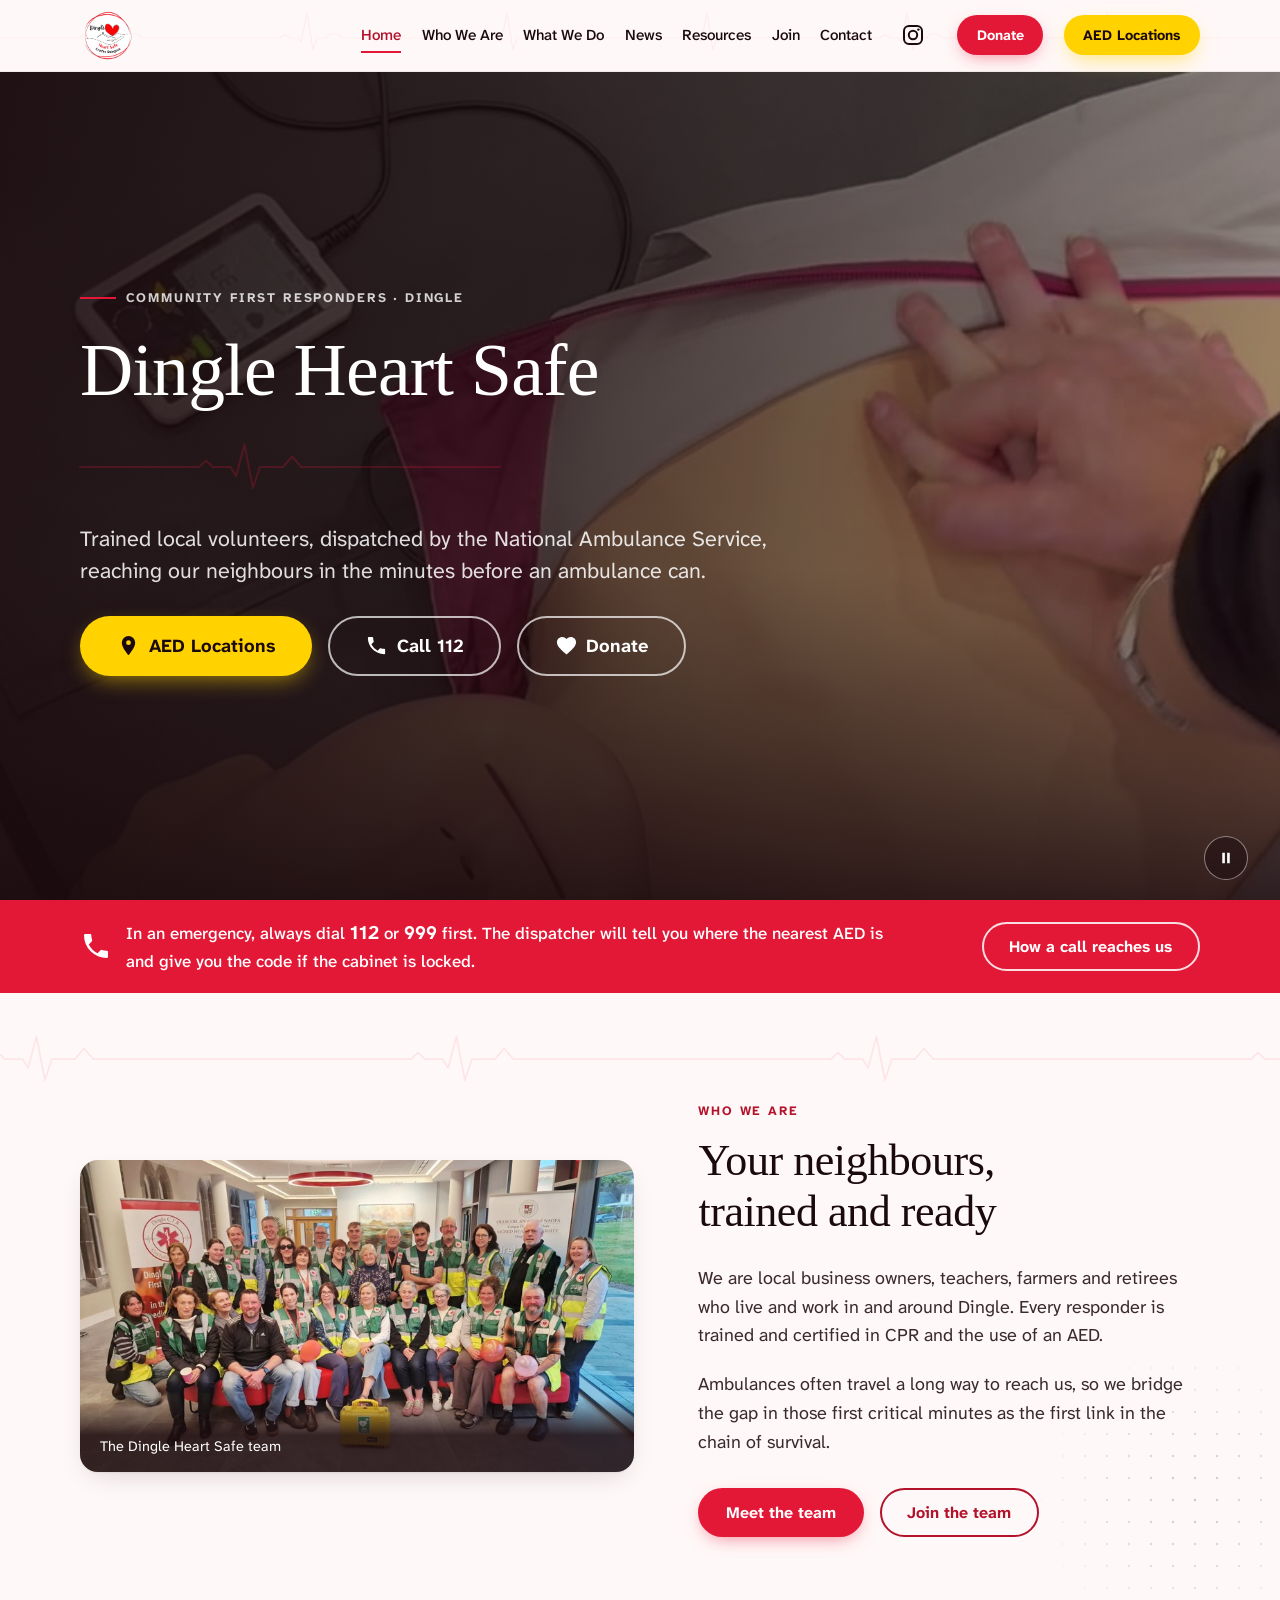
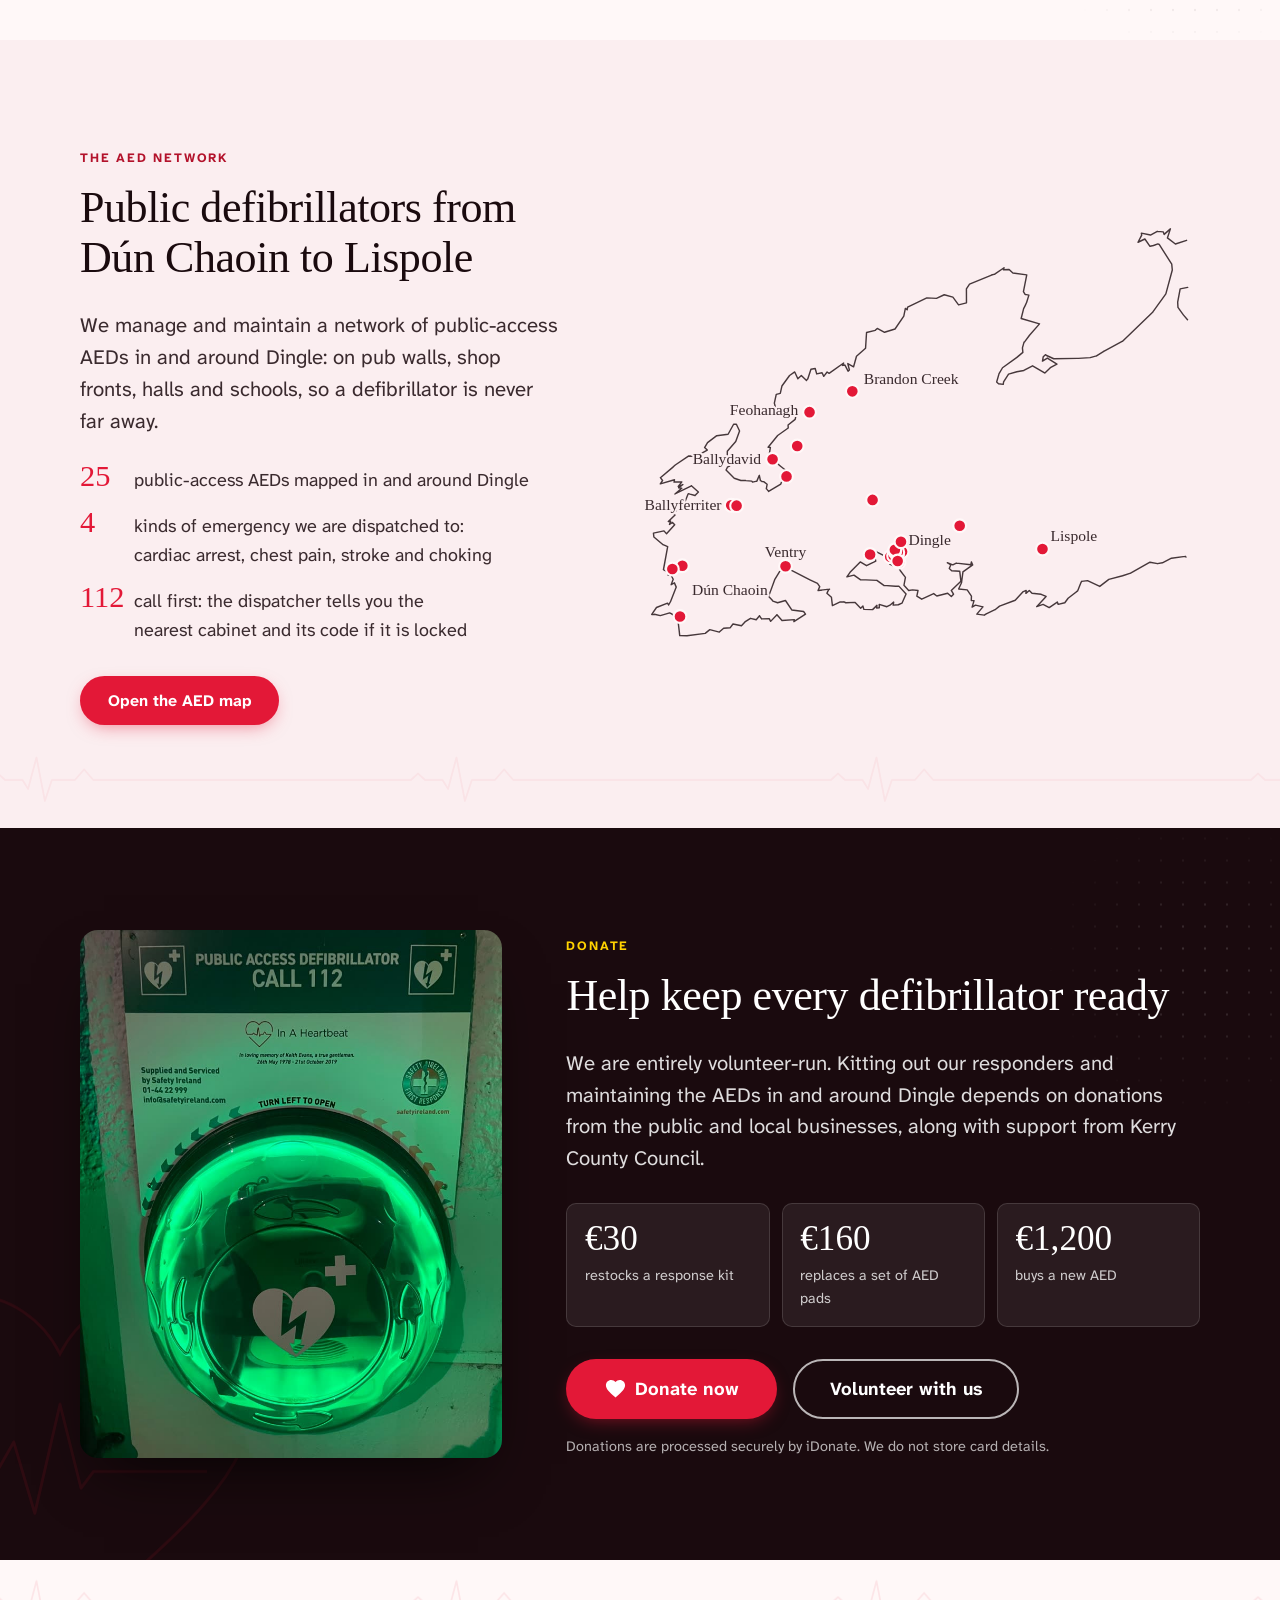
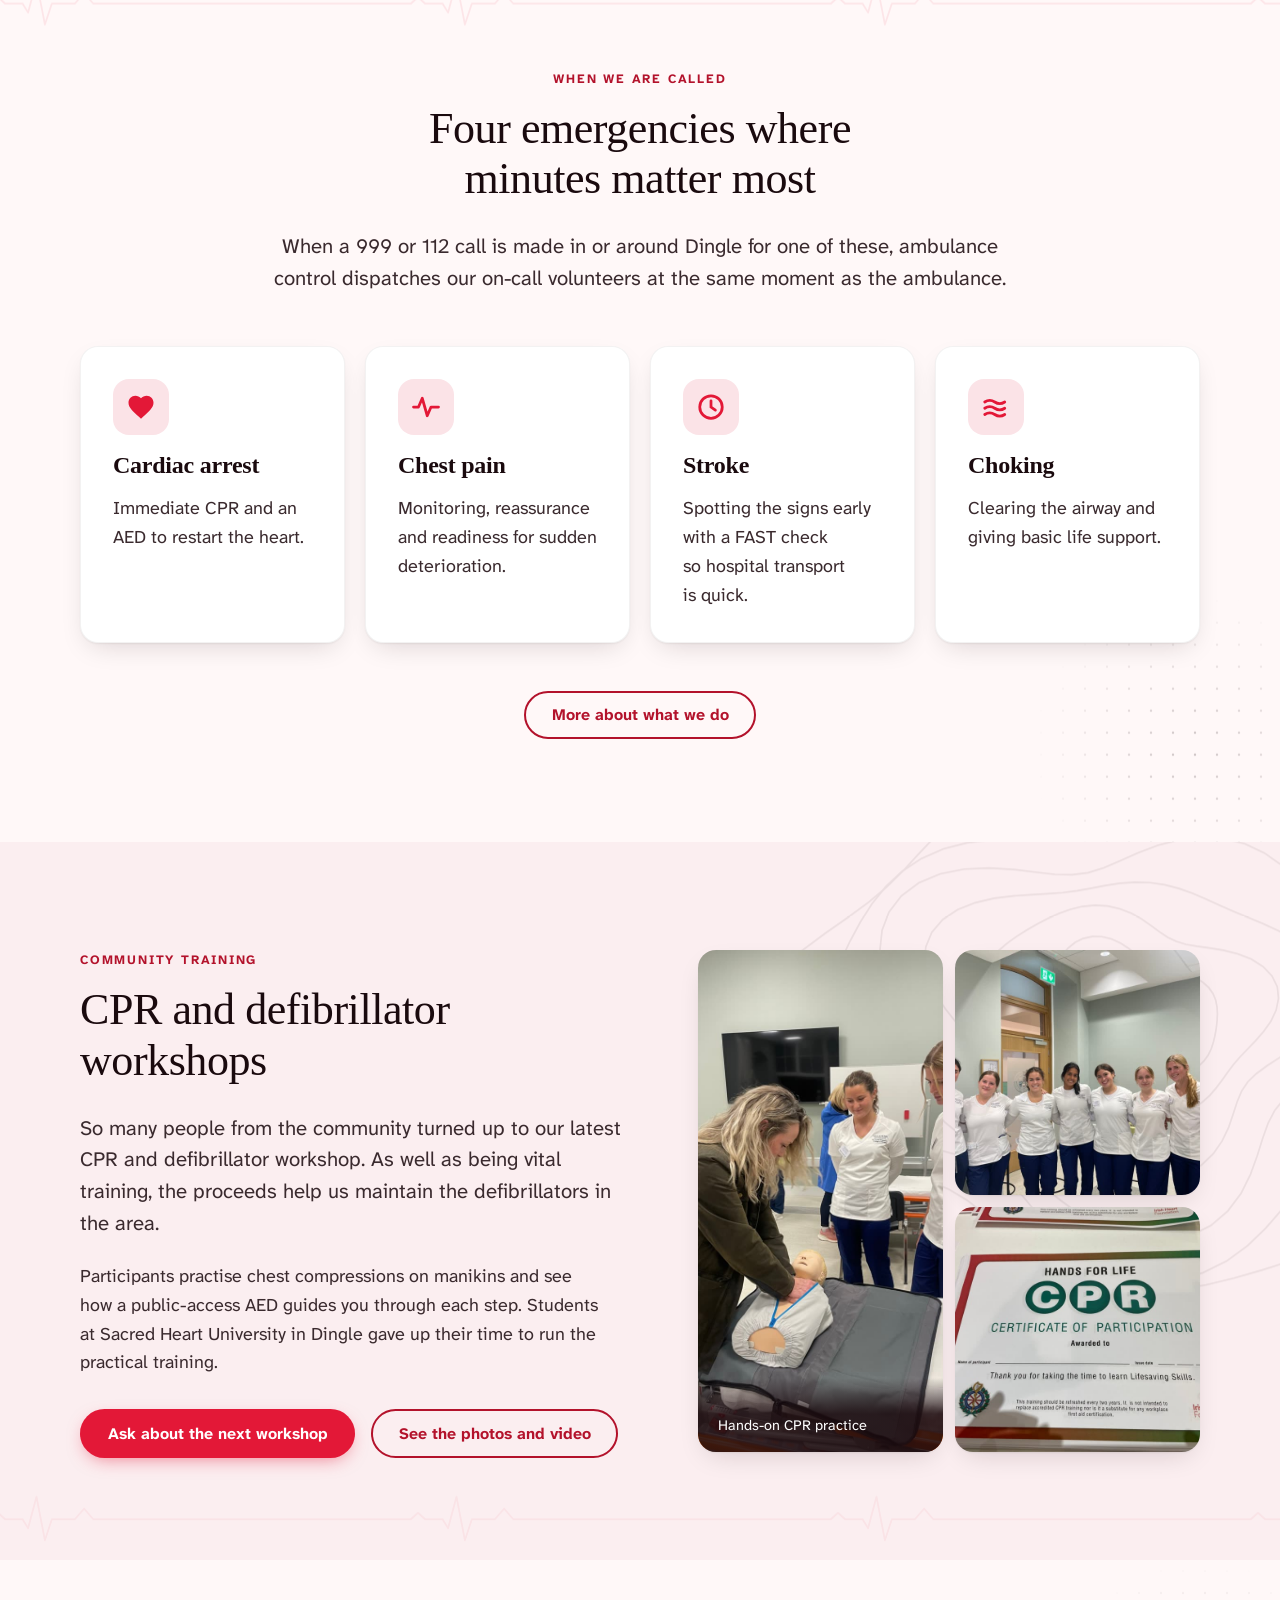
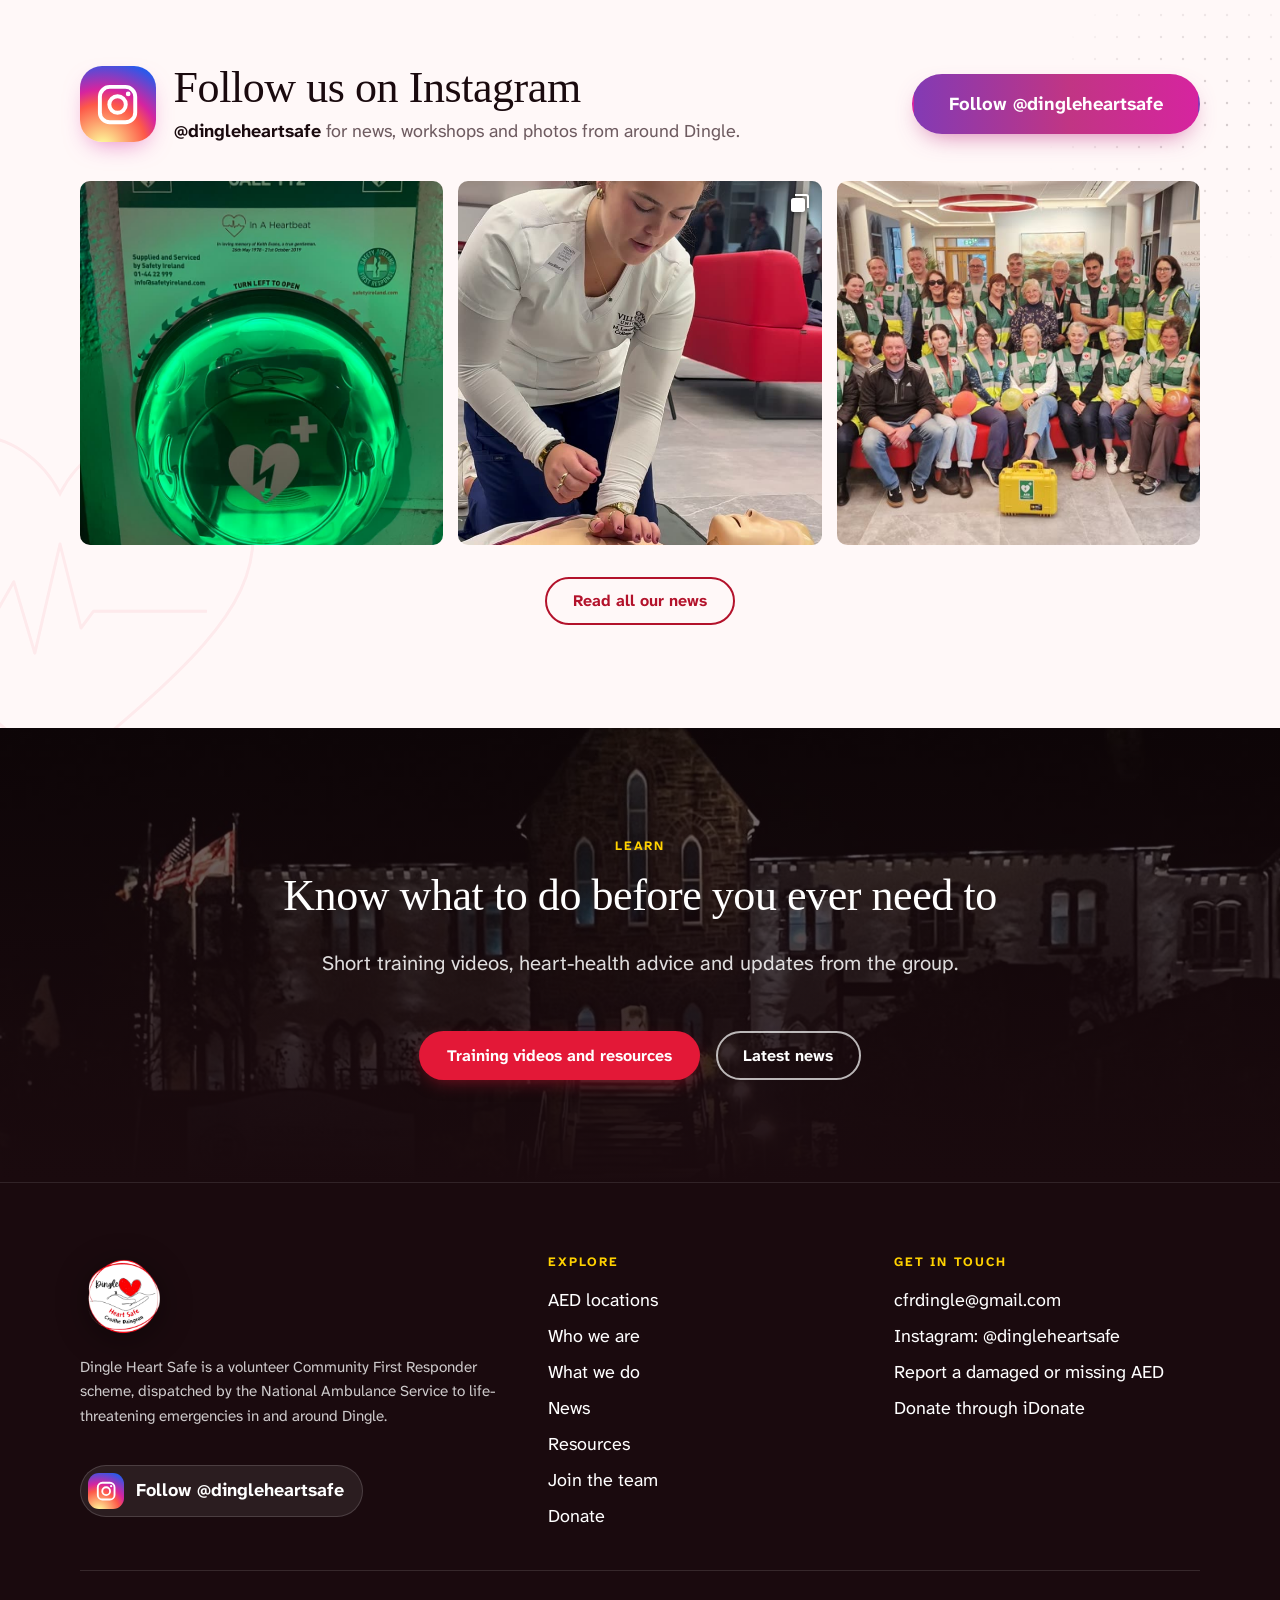
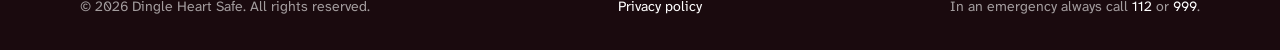
==== commit 7f2880ce: "Add files via upload" ====
--- a/index.html
+++ b/index.html
@@ -2,11 +2,13 @@
 <html lang="en">
 <head>
   <meta charset="UTF-8">
-  <script>document.documentElement.classList.add('js')</script>
+  <script>document.documentElement.classList.add('js');setTimeout(function(){if(!window.dhsReady){document.documentElement.classList.add('reveal-fallback')}},3000)</script>
   <meta name="viewport" content="width=device-width, initial-scale=1, viewport-fit=cover">
   <title>Dingle Heart Safe · Community First Responders</title>
   <meta name="description" content="Dingle Heart Safe is a volunteer Community First Responder group in Dingle, dispatched by the National Ambulance Service. Find your nearest public AED and get directions in seconds.">
-  <meta name="theme-color" content="#E31837">
+  <meta name="theme-color" content="#E31837" media="(prefers-color-scheme: light)">
+  <meta name="theme-color" content="#170C10" media="(prefers-color-scheme: dark)">
+  <meta name="color-scheme" content="light dark">
   <link rel="canonical" href="https://dingleheartsafe.com/">
   <link rel="icon" href="img/favicon-64.png" type="image/png">
   <link rel="apple-touch-icon" sizes="180x180" href="img/apple-touch-icon.png">
@@ -23,7 +25,7 @@
   <link rel="preload" href="fonts/atkinson-hyperlegible-next-latin.woff2" as="font" type="font/woff2" crossorigin>
   <link rel="preload" href="video/workshop-wide-poster.jpg" as="image" fetchpriority="high" media="(min-aspect-ratio: 1/1)">
   <link rel="preload" href="video/workshop-poster.jpg" as="image" fetchpriority="high" media="(max-aspect-ratio: 1/1)">
-  <link rel="stylesheet" href="styles.css">
+  <link rel="stylesheet" href="styles.css?v=20261008e">
   <script type="application/ld+json">
   {
     "@context": "https://schema.org",
@@ -43,21 +45,24 @@
   <a class="skip-link" href="#main">Skip to content</a>
 
   <header class="site-header">
+    <span class="site-header__pulse" aria-hidden="true"></span>
     <nav class="nav container" aria-label="Main">
       <a class="nav__logo" href="index.html"><img src="img/logo-170.png" alt="Dingle Heart Safe" width="170" height="161"></a>
+      <span class="nav__title" aria-hidden="true">Dingle Heart Safe</span>
       <button class="nav__toggle" type="button" data-menu-toggle aria-expanded="false" aria-controls="site-menu"><span class="nav__bars"></span><span class="visually-hidden">Menu</span></button>
       <ul class="nav__links" id="site-menu" data-menu>
         <li><a href="index.html" aria-current="page">Home</a></li>
-        <li><a href="aed.html">AED Locations</a></li>
+        <li class="for-touch"><a href="aed.html">AED Locations</a></li>
         <li><a href="who-we-are.html">Who We Are</a></li>
         <li><a href="what-we-do.html">What We Do</a></li>
         <li><a href="news.html">News</a></li>
         <li><a href="resources.html">Resources</a></li>
         <li><a href="join.html">Join</a></li>
         <li><a href="contact.html">Contact</a></li>
-        <li class="nav__social"><a href="https://www.instagram.com/dingleheartsafe/" target="_blank" rel="noopener"><svg viewBox="0 0 24 24" aria-hidden="true" focusable="false"><rect x="3" y="3" width="18" height="18" rx="5" fill="none" stroke="currentColor" stroke-width="2"/><circle cx="12" cy="12" r="4.2" fill="none" stroke="currentColor" stroke-width="2"/><circle cx="17.4" cy="6.6" r="1.2" fill="currentColor"/></svg><span class="nav__social-label">Instagram</span><span class="visually-hidden"> @dingleheartsafe</span></a></li>
+        <li class="nav__social"><a href="https://www.instagram.com/dingleheartsafe/" target="_blank" rel="noopener"><svg viewBox="0 0 24 24" width="24" height="24" aria-hidden="true" focusable="false"><rect x="3" y="3" width="18" height="18" rx="5" fill="none" stroke="currentColor" stroke-width="2"/><circle cx="12" cy="12" r="4.2" fill="none" stroke="currentColor" stroke-width="2"/><circle cx="17.4" cy="6.6" r="1.2" fill="currentColor"/></svg><span class="nav__social-label">Instagram</span><span class="visually-hidden"> @dingleheartsafe</span></a></li>
         <li class="nav__cta"><a class="btn btn--sm" href="donate.html">Donate</a></li>
-        <li class="nav__cta"><a class="btn btn--aed btn--sm" href="#find-aed">Nearest AED</a></li>
+        <li class="nav__cta for-touch"><a class="btn btn--aed btn--sm" href="#find-aed">Nearest AED</a></li>
+        <li class="nav__cta for-desktop"><a class="btn btn--aed btn--sm" href="aed.html">AED Locations</a></li>
       </ul>
     </nav>
   </header>
@@ -71,8 +76,8 @@
         <video class="hero__video hero__video--tall" data-autoplay data-src="video/workshop-720.mp4" data-src-small="video/workshop-480.mp4" data-poster="video/workshop-poster.jpg" muted loop playsinline preload="none"></video>
       </div>
       <button class="video-toggle" type="button" data-video-toggle>
-        <svg class="icon-pause" viewBox="0 0 24 24" aria-hidden="true" focusable="false"><path fill="currentColor" d="M7 5h3.5v14H7zm6.5 0H17v14h-3.5z"/></svg>
-        <svg class="icon-play" viewBox="0 0 24 24" aria-hidden="true" focusable="false"><path fill="currentColor" d="M8 5.5v13l11-6.5z"/></svg>
+        <svg class="icon-pause" viewBox="0 0 24 24" width="24" height="24" aria-hidden="true" focusable="false"><path fill="currentColor" d="M7 5h3.5v14H7zm6.5 0H17v14h-3.5z"/></svg>
+        <svg class="icon-play" viewBox="0 0 24 24" width="24" height="24" aria-hidden="true" focusable="false"><path fill="currentColor" d="M8 5.5v13l11-6.5z"/></svg>
         <span class="visually-hidden">Pause background video</span>
       </button>
       <div class="container">
@@ -87,17 +92,21 @@
 
           <div class="finder" id="find-aed" data-aed-finder>
             <div class="btn-row">
-              <button class="btn btn--aed btn--lg" type="button" data-aed-button>
-                <svg class="btn__icon" viewBox="0 0 24 24" aria-hidden="true" focusable="false"><path fill="currentColor" d="M12 2a7 7 0 0 0-7 7c0 5.25 7 13 7 13s7-7.75 7-13a7 7 0 0 0-7-7zm0 9.5A2.5 2.5 0 1 1 12 6.5a2.5 2.5 0 0 1 0 5z"/></svg>
+              <a class="btn btn--aed btn--lg for-desktop" href="aed.html">
+                <svg class="btn__icon" viewBox="0 0 24 24" width="24" height="24" aria-hidden="true" focusable="false"><path fill="currentColor" d="M12 2a7 7 0 0 0-7 7c0 5.25 7 13 7 13s7-7.75 7-13a7 7 0 0 0-7-7zm0 9.5A2.5 2.5 0 1 1 12 6.5a2.5 2.5 0 0 1 0 5z"/></svg>
+                AED Locations
+              </a>
+              <button class="btn btn--aed btn--lg for-touch" type="button" data-aed-button>
+                <svg class="btn__icon" viewBox="0 0 24 24" width="24" height="24" aria-hidden="true" focusable="false"><path fill="currentColor" d="M12 2a7 7 0 0 0-7 7c0 5.25 7 13 7 13s7-7.75 7-13a7 7 0 0 0-7-7zm0 9.5A2.5 2.5 0 1 1 12 6.5a2.5 2.5 0 0 1 0 5z"/></svg>
                 Find my nearest AED
               </button>
               <noscript><a class="btn btn--aed btn--lg" href="https://www.google.com/maps/d/viewer?mid=1nF0UF266j_APUEpj72y7i12Iqt6UEq0" target="_blank" rel="noopener">Open the AED map</a></noscript>
               <a class="btn btn--ghost btn--lg" href="tel:112">
-                <svg class="btn__icon" viewBox="0 0 24 24" aria-hidden="true" focusable="false"><path fill="currentColor" d="M6.6 10.8a15.1 15.1 0 0 0 6.6 6.6l2.2-2.2a1 1 0 0 1 1-.25c1.1.37 2.3.57 3.6.57a1 1 0 0 1 1 1V20a1 1 0 0 1-1 1A17 17 0 0 1 3 4a1 1 0 0 1 1-1h3.5a1 1 0 0 1 1 1c0 1.25.2 2.45.57 3.57a1 1 0 0 1-.25 1L6.6 10.8z"/></svg>
+                <svg class="btn__icon" viewBox="0 0 24 24" width="24" height="24" aria-hidden="true" focusable="false"><path fill="currentColor" d="M6.6 10.8a15.1 15.1 0 0 0 6.6 6.6l2.2-2.2a1 1 0 0 1 1-.25c1.1.37 2.3.57 3.6.57a1 1 0 0 1 1 1V20a1 1 0 0 1-1 1A17 17 0 0 1 3 4a1 1 0 0 1 1-1h3.5a1 1 0 0 1 1 1c0 1.25.2 2.45.57 3.57a1 1 0 0 1-.25 1L6.6 10.8z"/></svg>
                 Call 112
               </a>
               <a class="btn btn--ghost btn--lg" href="donate.html">
-                <svg class="btn__icon" viewBox="0 0 24 24" aria-hidden="true" focusable="false"><path fill="currentColor" d="M12 21.35l-1.45-1.32C5.4 15.36 2 12.28 2 8.5 2 5.42 4.42 3 7.5 3c1.74 0 3.41.81 4.5 2.09C13.09 3.81 14.76 3 16.5 3 19.58 3 22 5.42 22 8.5c0 3.78-3.4 6.86-8.55 11.54L12 21.35z"/></svg>
+                <svg class="btn__icon" viewBox="0 0 24 24" width="24" height="24" aria-hidden="true" focusable="false"><path fill="currentColor" d="M12 21.35l-1.45-1.32C5.4 15.36 2 12.28 2 8.5 2 5.42 4.42 3 7.5 3c1.74 0 3.41.81 4.5 2.09C13.09 3.81 14.76 3 16.5 3 19.58 3 22 5.42 22 8.5c0 3.78-3.4 6.86-8.55 11.54L12 21.35z"/></svg>
                 Donate
               </a>
             </div>
@@ -113,7 +122,7 @@
     <section class="emergency" aria-label="In an emergency">
       <div class="container emergency__inner">
         <p class="emergency__text">
-          <svg viewBox="0 0 24 24" aria-hidden="true" focusable="false"><path fill="currentColor" d="M6.6 10.8a15.1 15.1 0 0 0 6.6 6.6l2.2-2.2a1 1 0 0 1 1-.25c1.1.37 2.3.57 3.6.57a1 1 0 0 1 1 1V20a1 1 0 0 1-1 1A17 17 0 0 1 3 4a1 1 0 0 1 1-1h3.5a1 1 0 0 1 1 1c0 1.25.2 2.45.57 3.57a1 1 0 0 1-.25 1L6.6 10.8z"/></svg>
+          <svg viewBox="0 0 24 24" width="24" height="24" aria-hidden="true" focusable="false"><path fill="currentColor" d="M6.6 10.8a15.1 15.1 0 0 0 6.6 6.6l2.2-2.2a1 1 0 0 1 1-.25c1.1.37 2.3.57 3.6.57a1 1 0 0 1 1 1V20a1 1 0 0 1-1 1A17 17 0 0 1 3 4a1 1 0 0 1 1-1h3.5a1 1 0 0 1 1 1c0 1.25.2 2.45.57 3.57a1 1 0 0 1-.25 1L6.6 10.8z"/></svg>
           <span>In an emergency, always dial <strong>112</strong> or <strong>999</strong> first. The dispatcher will tell you where the nearest AED is and give you the code if the cabinet is locked.</span>
         </p>
         <a class="btn btn--ghost" href="what-we-do.html">How a call reaches us</a>
@@ -145,7 +154,7 @@
       <div class="container map-panel">
         <div data-reveal>
           <p class="eyebrow">The AED network</p>
-          <h2 id="map-title">Public defibrillators from Dunquin to Lispole</h2>
+          <h2 id="map-title">Public defibrillators from Dún Chaoin to Lispole</h2>
           <p class="lede">We manage and maintain a network of public-access AEDs in and around Dingle: on pub walls, shop fronts, halls and schools, so a defibrillator is never far away.</p>
           <ul class="map-facts">
             <li><b>25</b><span>public-access AEDs mapped in and around Dingle</span></li>
@@ -154,11 +163,11 @@
           </ul>
           <div class="btn-row mt-2">
             <a class="btn" href="aed.html">Open the AED map</a>
-            <a class="btn btn--outline" href="aed.html#find-aed">Find the nearest one</a>
+            <a class="btn btn--outline for-touch" href="aed.html#find-aed">Find the nearest one</a>
           </div>
         </div>
         <div data-reveal="2">
-          <svg class="pen-map" viewBox="190 0 830 620" xmlns="http://www.w3.org/2000/svg" role="img" aria-labelledby="pen-map-title"><title id="pen-map-title">Outline map of Dingle and the surrounding area with the 25 public-access AED locations marked</title><path class="pen-map__coast" d="M967.1,492.5 L979.9,486.0 L999.2,483.4 M878.7,525.8 L891.5,515.9 L911.0,510.8 M853.1,518.7 L861.4,517.7 L878.7,525.8 M795.9,537.0 L802.9,540.0 L789.6,554.4 L798.6,551.3 L807.3,555.8 L818.7,547.9 M737.2,553.7 L759.3,545.4 L770.0,533.6 M718.4,564.5 L730.8,558.7 M715.6,566.4 L718.4,564.5 M697.5,539.5 L697.3,545.7 L701.2,545.9 L698.4,555.1 L703.2,552.3 L713.7,554.7 M644.2,536.0 L648.6,539.4 L663.9,535.4 L669.1,540.2 L672.2,536.8 L669.0,531.5 L682.6,518.4 L681.0,504.5 M573.8,524.4 L564.0,517.3 M567.3,551.2 L578.1,554.5 L583.2,551.8 M557.9,558.6 L564.1,552.6 L563.7,556.2 L567.4,555.9 L567.3,551.2 M953.7,138.3 L910.9,179.6 M978.4,21.0 L969.6,28.8 L968.3,25.2 L959.9,24.5 M800.8,224.3 L783.8,214.3 L771.5,220.9 M602.0,144.3 L589.6,162.4 L574.8,167.0 L564.5,161.5 L561.7,164.3 M779.5,171.2 L793.6,155.1 L767.7,147.6 M735.7,239.7 L733.1,237.3 L736.5,225.4 M410.4,329.3 L413.6,329.5 L411.1,345.5 L415.5,346.4 M441.7,276.2 L448.0,272.3 L452.5,277.3 M292.5,407.6 L284.8,416.5 M288.4,387.3 L278.9,395.3 L302.1,383.8 M276.5,357.0 L258.3,372.3 L261.4,376.3 L258.2,381.1 L278.2,375.3 L277.6,378.5 L288.6,378.2 L283.5,384.8 L290.1,382.0 L284.1,386.7 L288.4,387.3 M337.9,313.0 L324.9,322.8 M355.6,356.1 L360.4,351.4 L352.8,347.1 L352.8,335.0 L364.7,321.3 L370.1,306.4 L365.6,296.8 L361.7,296.9 L353.9,311.0 L337.9,313.0 M404.1,377.9 L401.6,377.6 M407.9,387.8 L409.0,381.6 L404.1,377.9 M499.8,541.1 L501.2,553.0 L512.2,547.8 M442.2,501.7 L442.1,502.6 M460.5,561.3 L443.8,559.1 L434.9,545.7 L423.8,548.9 M401.2,571.7 L412.0,571.3 L414.0,575.2 L422.9,565.9 M341.5,590.3 L347.6,585.0 M295.8,595.4 L321.6,592.2 L328.1,586.9 L341.5,590.3 M249.9,565.1 L258.2,567.0 L271.4,563.2 M270.7,506.9 L269.2,509.8 L273.5,510.1 M773.3,113.5 L770.9,109.5 L775.6,86.0 L756.0,83.2 L750.7,78.3 L742.6,78.8 L743.5,75.9 L730.4,84.9 M448.6,290.0 L438.6,298.0 L438.8,302.2 M428.0,356.1 L435.2,361.9 M423.9,312.8 L410.4,329.3 M271.4,563.2 L273.6,564.3 M273.6,564.3 L282.7,570.3 M278.5,438.9 L267.0,451.6 L263.4,447.4 L248.5,450.6 L249.1,456.1 L262.1,466.9 M275.4,435.5 L278.5,438.9 M297.4,395.2 L292.5,407.6 M307.2,397.5 L300.1,395.5 M302.1,383.8 L312.0,392.5 M298.7,395.1 L297.4,395.2 M300.1,395.5 L298.7,395.1 M311.8,340.5 L309.2,342.1 M378.6,376.4 L372.0,376.3 M262.1,466.9 L268.6,469.7 M387.3,377.2 L378.6,376.4 M394.5,377.2 L388.4,378.5 M399.5,376.3 L398.0,369.0 L394.5,377.2 M435.7,362.3 L428.3,381.3 L411.1,391.7 M401.6,377.6 L399.5,376.3 M415.5,346.4 L416.5,347.7 M418.7,348.2 L428.0,356.1 M417.1,347.3 L418.7,348.2 M416.5,347.7 L417.1,347.3 M416.0,545.0 L411.3,540.1 M985.5,42.3 L974.2,33.8 L978.4,21.0 M496.5,225.0 L493.7,223.1 L489.0,229.2 L486.6,224.1 L479.0,225.8 M440.7,228.0 L429.9,242.9 L427.6,253.2 L421.9,254.7 L419.2,267.0 L422.1,277.8 L441.7,276.2 M988.7,124.4 L992.2,105.7 L1002.8,103.6 M284.8,587.9 L285.6,595.3 L295.8,595.4 M282.7,570.3 L284.8,587.9 M272.7,547.1 L269.9,552.1 L268.4,549.4 L252.8,555.6 L246.1,565.4 L249.9,565.1 M347.6,585.0 L357.0,584.1 L360.8,578.9 L372.8,581.3 L377.7,576.0 M377.7,576.0 L385.5,570.9 L393.6,572.9 L398.3,567.3 M398.3,567.3 L401.2,571.7 M423.8,548.9 L417.2,546.7 M422.9,565.9 L430.0,574.0 L447.5,572.7 L446.8,575.6 L463.2,564.9 L460.5,561.3 M417.2,546.7 L416.0,545.0 M411.3,540.1 L411.4,539.2 M411.4,539.2 L419.7,516.3 M280.7,526.8 L272.7,547.1 M273.5,510.1 L276.4,515.7 L273.5,523.5 L278.1,520.8 L280.7,526.8 M324.9,322.8 L320.7,329.7 L324.5,333.3 L311.8,340.5 M353.0,357.5 L355.6,356.1 M268.6,469.7 L262.6,502.3 L270.7,506.9 M284.8,416.5 L274.8,422.6 L279.0,425.0 L269.5,434.3 L272.8,433.9 L271.1,438.3 L275.4,435.5 M312.0,392.5 L307.2,397.5 M362.6,373.1 L351.0,361.5 M351.0,361.5 L353.0,357.5 M309.2,342.1 L297.9,341.8 L279.3,354.4 M279.3,354.4 L276.5,357.0 M372.0,376.3 L362.6,373.1 M388.4,378.5 L387.3,377.2 M411.1,391.7 L407.9,387.8 M419.7,516.3 L426.8,504.6 M426.8,504.6 L442.2,501.7 M442.1,502.6 L469.5,516.6 M469.5,516.6 L480.1,521.5 L483.3,526.1 L480.9,531.6 L497.1,529.7 M497.1,529.7 L495.7,530.7 M495.7,530.7 L493.4,535.6 L499.8,541.1 M512.2,547.8 L517.5,547.6 M517.5,547.6 L520.1,548.9 M520.1,548.9 L533.3,548.4 M540.6,516.3 L531.6,509.9 L521.6,512.4 L526.1,505.9 M614.4,530.7 L622.1,531.5 L620.4,539.6 L627.3,543.8 M533.3,548.4 L541.1,556.6 L544.3,553.6 L545.6,558.2 L557.9,558.6 M564.0,517.3 L540.6,516.3 M583.2,551.8 L587.7,548.0 L587.0,552.2 L594.2,551.7 M594.2,551.7 L599.4,549.5 L605.2,536.6 L595.0,525.4 L590.3,525.6 M590.3,525.6 L573.8,524.4 M937.9,29.8 L932.7,39.9 L942.4,35.3 L949.6,45.6 L954.6,44.5 M954.6,44.5 L960.8,42.2 M959.9,24.5 L950.3,29.7 L937.4,27.0 L937.9,29.8 M960.8,42.2 L962.8,43.2 M1001.3,37.2 L985.5,42.3 M996.7,142.4 L989.1,131.8 L988.7,124.4 M1002.6,149.4 L996.7,142.4 M775.5,124.7 L778.6,114.6 L773.3,113.5 M773.2,129.7 L775.5,124.7 M771.2,133.5 L773.2,129.7 M730.4,84.9 L725.9,86.2 M767.7,147.6 L771.2,133.5 M725.9,86.2 L694.8,99.1 L690.4,105.7 M769.5,189.0 L771.7,181.2 M761.7,202.4 L770.1,195.4 M736.5,225.4 L741.4,217.1 M741.4,217.1 L761.7,202.4 M742.9,237.2 L742.4,240.6 M742.4,240.6 L735.7,239.7 M922.2,507.1 L949.6,491.7 M949.6,491.7 L960.3,493.7 M690.4,105.7 L690.5,125.4 L679.3,128.3 M808.9,217.0 L801.2,224.4 M761.6,222.8 L749.9,226.1 L742.9,237.2 M798.9,201.5 L797.8,207.7 L804.7,203.4 L818.2,212.1 M874.1,200.4 L865.2,202.8 M999.2,483.4 L1000.4,484.3 M960.3,493.7 L967.1,492.5 M679.3,128.3 L671.3,117.4 L659.1,114.0 L648.1,119.1 L634.5,118.4 L607.4,131.6 L606.7,135.2 L604.2,133.3 L602.0,144.3 M561.7,164.3 L549.4,167.3 L548.0,189.6 L535.2,200.9 L531.1,215.7 L522.9,211.2 L525.2,220.3 M452.5,277.3 L448.5,280.0 L450.1,283.0 M525.2,220.3 L523.3,221.9 M523.3,221.9 L518.9,213.3 L515.4,213.8 L517.1,210.4 L496.5,225.0 M479.0,225.8 L476.9,218.2 L470.9,219.2 L466.5,232.5 M466.5,232.5 L464.6,235.0 M464.6,235.0 L457.3,228.1 L452.4,232.6 M452.4,232.6 L448.0,223.0 L440.7,228.0 M450.1,283.0 L448.6,290.0 M438.8,302.2 L423.9,312.8 M435.2,361.9 L435.7,362.3 M526.1,505.9 L540.5,491.2 M540.5,491.2 L549.4,496.6 L562.4,490.1 L559.5,476.0 M730.8,558.7 L737.2,553.7 M713.7,554.7 L705.1,565.0 L715.6,566.4 M770.0,533.6 L774.8,531.5 L774.4,535.7 L779.2,531.6 L783.0,535.5 M683.5,520.7 L679.4,529.4 L691.5,530.7 L697.5,539.5 M685.5,505.2 L683.5,520.7 M697.5,491.3 L699.3,495.5 L685.5,505.2 M676.3,492.9 L696.6,495.2 L697.5,491.3 M676.1,492.9 L676.3,492.9 M663.4,492.4 L671.2,495.4 L676.1,492.9 M681.0,504.5 L669.6,503.7 L666.2,500.6 L668.4,495.3 L663.4,492.4 M627.3,543.8 L644.2,536.0 M560.1,475.3 L575.3,483.2 L578.9,491.0 L577.1,484.4 L581.7,484.7 M559.5,476.0 L560.1,475.3 M604.3,513.0 L602.2,524.3 L608.9,531.5 L614.4,530.7 M596.9,503.3 L604.3,513.0 M595.2,500.2 L596.9,503.3 M585.8,489.0 L582.1,494.5 L595.2,500.2 M586.4,485.4 L585.8,489.0 M581.7,484.7 L581.8,489.2 L582.3,484.3 L586.4,485.4 M783.0,535.5 L795.9,537.0 M818.7,547.9 L820.0,551.2 L829.3,548.9 L834.0,542.6 M834.0,542.6 L847.4,532.2 M911.0,510.8 L922.2,507.1 M847.4,532.2 L852.3,520.1 M852.3,520.1 L853.1,518.7 M981.1,79.0 L972.0,112.8 L953.7,138.3 M802.0,198.6 L798.9,201.5 M848.6,203.8 L813.7,204.4 L803.6,199.8 M980.3,70.7 L981.1,79.0 M818.2,212.1 L808.9,217.0 M962.8,43.2 L980.3,70.7 M865.2,202.8 L848.6,203.8 M910.9,179.6 L884.3,193.9 M884.3,193.9 L874.1,200.4 M803.6,199.8 L802.0,198.6 M801.2,224.4 L801.0,224.4 M771.5,220.9 L761.6,222.8 M801.0,224.4 L800.8,224.3 M772.8,180.3 L779.5,171.2 M770.1,195.4 L769.5,189.0 M771.7,181.2 L772.8,180.3"/><g class="pen-map__aeds"><circle cx="554.4" cy="480.8" r="9"/><circle cx="599.5" cy="477.0" r="9"/><circle cx="289.3" cy="496.6" r="9"/><circle cx="358.3" cy="411.2" r="9"/><circle cx="582.8" cy="483.9" r="9"/><circle cx="587.6" cy="482.4" r="9"/><circle cx="593.0" cy="481.5" r="9"/><circle cx="593.5" cy="477.6" r="9"/><circle cx="589.2" cy="476.7" r="9"/><circle cx="797.8" cy="473.0" r="9"/><circle cx="435.0" cy="497.4" r="9"/><circle cx="286.0" cy="568.3" r="9"/><circle cx="451.5" cy="327.5" r="9"/><circle cx="468.9" cy="279.8" r="9"/><circle cx="529.3" cy="250.4" r="9"/><circle cx="557.9" cy="403.7" r="9"/><circle cx="589.4" cy="474.0" r="9"/><circle cx="595.3" cy="491.6" r="9"/><circle cx="598.0" cy="462.7" r="9"/><circle cx="593.3" cy="490.0" r="9"/><circle cx="416.7" cy="346.2" r="9"/><circle cx="436.4" cy="370.5" r="9"/><circle cx="365.9" cy="411.8" r="9"/><circle cx="275.2" cy="501.3" r="9"/><circle cx="680.9" cy="440.1" r="9"/></g><g class="pen-map__labels"><text x="608.5" y="467.2" text-anchor="start">Dingle</text><text x="434.4" y="531.4" text-anchor="middle">Ventry</text><text x="344.7" y="417.8" text-anchor="end">Ballyferriter</text><text x="302.9" y="532.7" text-anchor="start">Dunquin</text><text x="809.1" y="461.3" text-anchor="start">Lispole</text><text x="452.9" y="284.1" text-anchor="end">Feohanagh</text><text x="400.4" y="353.6" text-anchor="end">Ballydavid</text><text x="545.5" y="240.3" text-anchor="start">Brandon Creek</text></g></svg>
+          <svg class="pen-map" viewBox="190 0 830 620" xmlns="http://www.w3.org/2000/svg" role="img" aria-labelledby="pen-map-title"><title id="pen-map-title">Outline map of Dingle and the surrounding area with the 25 public-access AED locations marked</title><path class="pen-map__coast" d="M967.1,492.5 L979.9,486.0 L999.2,483.4 M878.7,525.8 L891.5,515.9 L911.0,510.8 M853.1,518.7 L861.4,517.7 L878.7,525.8 M795.9,537.0 L802.9,540.0 L789.6,554.4 L798.6,551.3 L807.3,555.8 L818.7,547.9 M737.2,553.7 L759.3,545.4 L770.0,533.6 M718.4,564.5 L730.8,558.7 M715.6,566.4 L718.4,564.5 M697.5,539.5 L697.3,545.7 L701.2,545.9 L698.4,555.1 L703.2,552.3 L713.7,554.7 M644.2,536.0 L648.6,539.4 L663.9,535.4 L669.1,540.2 L672.2,536.8 L669.0,531.5 L682.6,518.4 L681.0,504.5 M573.8,524.4 L564.0,517.3 M567.3,551.2 L578.1,554.5 L583.2,551.8 M557.9,558.6 L564.1,552.6 L563.7,556.2 L567.4,555.9 L567.3,551.2 M953.7,138.3 L910.9,179.6 M978.4,21.0 L969.6,28.8 L968.3,25.2 L959.9,24.5 M800.8,224.3 L783.8,214.3 L771.5,220.9 M602.0,144.3 L589.6,162.4 L574.8,167.0 L564.5,161.5 L561.7,164.3 M779.5,171.2 L793.6,155.1 L767.7,147.6 M735.7,239.7 L733.1,237.3 L736.5,225.4 M410.4,329.3 L413.6,329.5 L411.1,345.5 L415.5,346.4 M441.7,276.2 L448.0,272.3 L452.5,277.3 M292.5,407.6 L284.8,416.5 M288.4,387.3 L278.9,395.3 L302.1,383.8 M276.5,357.0 L258.3,372.3 L261.4,376.3 L258.2,381.1 L278.2,375.3 L277.6,378.5 L288.6,378.2 L283.5,384.8 L290.1,382.0 L284.1,386.7 L288.4,387.3 M337.9,313.0 L324.9,322.8 M355.6,356.1 L360.4,351.4 L352.8,347.1 L352.8,335.0 L364.7,321.3 L370.1,306.4 L365.6,296.8 L361.7,296.9 L353.9,311.0 L337.9,313.0 M404.1,377.9 L401.6,377.6 M407.9,387.8 L409.0,381.6 L404.1,377.9 M499.8,541.1 L501.2,553.0 L512.2,547.8 M442.2,501.7 L442.1,502.6 M460.5,561.3 L443.8,559.1 L434.9,545.7 L423.8,548.9 M401.2,571.7 L412.0,571.3 L414.0,575.2 L422.9,565.9 M341.5,590.3 L347.6,585.0 M295.8,595.4 L321.6,592.2 L328.1,586.9 L341.5,590.3 M249.9,565.1 L258.2,567.0 L271.4,563.2 M270.7,506.9 L269.2,509.8 L273.5,510.1 M773.3,113.5 L770.9,109.5 L775.6,86.0 L756.0,83.2 L750.7,78.3 L742.6,78.8 L743.5,75.9 L730.4,84.9 M448.6,290.0 L438.6,298.0 L438.8,302.2 M428.0,356.1 L435.2,361.9 M423.9,312.8 L410.4,329.3 M271.4,563.2 L273.6,564.3 M273.6,564.3 L282.7,570.3 M278.5,438.9 L267.0,451.6 L263.4,447.4 L248.5,450.6 L249.1,456.1 L262.1,466.9 M275.4,435.5 L278.5,438.9 M297.4,395.2 L292.5,407.6 M307.2,397.5 L300.1,395.5 M302.1,383.8 L312.0,392.5 M298.7,395.1 L297.4,395.2 M300.1,395.5 L298.7,395.1 M311.8,340.5 L309.2,342.1 M378.6,376.4 L372.0,376.3 M262.1,466.9 L268.6,469.7 M387.3,377.2 L378.6,376.4 M394.5,377.2 L388.4,378.5 M399.5,376.3 L398.0,369.0 L394.5,377.2 M435.7,362.3 L428.3,381.3 L411.1,391.7 M401.6,377.6 L399.5,376.3 M415.5,346.4 L416.5,347.7 M418.7,348.2 L428.0,356.1 M417.1,347.3 L418.7,348.2 M416.5,347.7 L417.1,347.3 M416.0,545.0 L411.3,540.1 M985.5,42.3 L974.2,33.8 L978.4,21.0 M496.5,225.0 L493.7,223.1 L489.0,229.2 L486.6,224.1 L479.0,225.8 M440.7,228.0 L429.9,242.9 L427.6,253.2 L421.9,254.7 L419.2,267.0 L422.1,277.8 L441.7,276.2 M988.7,124.4 L992.2,105.7 L1002.8,103.6 M284.8,587.9 L285.6,595.3 L295.8,595.4 M282.7,570.3 L284.8,587.9 M272.7,547.1 L269.9,552.1 L268.4,549.4 L252.8,555.6 L246.1,565.4 L249.9,565.1 M347.6,585.0 L357.0,584.1 L360.8,578.9 L372.8,581.3 L377.7,576.0 M377.7,576.0 L385.5,570.9 L393.6,572.9 L398.3,567.3 M398.3,567.3 L401.2,571.7 M423.8,548.9 L417.2,546.7 M422.9,565.9 L430.0,574.0 L447.5,572.7 L446.8,575.6 L463.2,564.9 L460.5,561.3 M417.2,546.7 L416.0,545.0 M411.3,540.1 L411.4,539.2 M411.4,539.2 L419.7,516.3 M280.7,526.8 L272.7,547.1 M273.5,510.1 L276.4,515.7 L273.5,523.5 L278.1,520.8 L280.7,526.8 M324.9,322.8 L320.7,329.7 L324.5,333.3 L311.8,340.5 M353.0,357.5 L355.6,356.1 M268.6,469.7 L262.6,502.3 L270.7,506.9 M284.8,416.5 L274.8,422.6 L279.0,425.0 L269.5,434.3 L272.8,433.9 L271.1,438.3 L275.4,435.5 M312.0,392.5 L307.2,397.5 M362.6,373.1 L351.0,361.5 M351.0,361.5 L353.0,357.5 M309.2,342.1 L297.9,341.8 L279.3,354.4 M279.3,354.4 L276.5,357.0 M372.0,376.3 L362.6,373.1 M388.4,378.5 L387.3,377.2 M411.1,391.7 L407.9,387.8 M419.7,516.3 L426.8,504.6 M426.8,504.6 L442.2,501.7 M442.1,502.6 L469.5,516.6 M469.5,516.6 L480.1,521.5 L483.3,526.1 L480.9,531.6 L497.1,529.7 M497.1,529.7 L495.7,530.7 M495.7,530.7 L493.4,535.6 L499.8,541.1 M512.2,547.8 L517.5,547.6 M517.5,547.6 L520.1,548.9 M520.1,548.9 L533.3,548.4 M540.6,516.3 L531.6,509.9 L521.6,512.4 L526.1,505.9 M614.4,530.7 L622.1,531.5 L620.4,539.6 L627.3,543.8 M533.3,548.4 L541.1,556.6 L544.3,553.6 L545.6,558.2 L557.9,558.6 M564.0,517.3 L540.6,516.3 M583.2,551.8 L587.7,548.0 L587.0,552.2 L594.2,551.7 M594.2,551.7 L599.4,549.5 L605.2,536.6 L595.0,525.4 L590.3,525.6 M590.3,525.6 L573.8,524.4 M937.9,29.8 L932.7,39.9 L942.4,35.3 L949.6,45.6 L954.6,44.5 M954.6,44.5 L960.8,42.2 M959.9,24.5 L950.3,29.7 L937.4,27.0 L937.9,29.8 M960.8,42.2 L962.8,43.2 M1001.3,37.2 L985.5,42.3 M996.7,142.4 L989.1,131.8 L988.7,124.4 M1002.6,149.4 L996.7,142.4 M775.5,124.7 L778.6,114.6 L773.3,113.5 M773.2,129.7 L775.5,124.7 M771.2,133.5 L773.2,129.7 M730.4,84.9 L725.9,86.2 M767.7,147.6 L771.2,133.5 M725.9,86.2 L694.8,99.1 L690.4,105.7 M769.5,189.0 L771.7,181.2 M761.7,202.4 L770.1,195.4 M736.5,225.4 L741.4,217.1 M741.4,217.1 L761.7,202.4 M742.9,237.2 L742.4,240.6 M742.4,240.6 L735.7,239.7 M922.2,507.1 L949.6,491.7 M949.6,491.7 L960.3,493.7 M690.4,105.7 L690.5,125.4 L679.3,128.3 M808.9,217.0 L801.2,224.4 M761.6,222.8 L749.9,226.1 L742.9,237.2 M798.9,201.5 L797.8,207.7 L804.7,203.4 L818.2,212.1 M874.1,200.4 L865.2,202.8 M999.2,483.4 L1000.4,484.3 M960.3,493.7 L967.1,492.5 M679.3,128.3 L671.3,117.4 L659.1,114.0 L648.1,119.1 L634.5,118.4 L607.4,131.6 L606.7,135.2 L604.2,133.3 L602.0,144.3 M561.7,164.3 L549.4,167.3 L548.0,189.6 L535.2,200.9 L531.1,215.7 L522.9,211.2 L525.2,220.3 M452.5,277.3 L448.5,280.0 L450.1,283.0 M525.2,220.3 L523.3,221.9 M523.3,221.9 L518.9,213.3 L515.4,213.8 L517.1,210.4 L496.5,225.0 M479.0,225.8 L476.9,218.2 L470.9,219.2 L466.5,232.5 M466.5,232.5 L464.6,235.0 M464.6,235.0 L457.3,228.1 L452.4,232.6 M452.4,232.6 L448.0,223.0 L440.7,228.0 M450.1,283.0 L448.6,290.0 M438.8,302.2 L423.9,312.8 M435.2,361.9 L435.7,362.3 M526.1,505.9 L540.5,491.2 M540.5,491.2 L549.4,496.6 L562.4,490.1 L559.5,476.0 M730.8,558.7 L737.2,553.7 M713.7,554.7 L705.1,565.0 L715.6,566.4 M770.0,533.6 L774.8,531.5 L774.4,535.7 L779.2,531.6 L783.0,535.5 M683.5,520.7 L679.4,529.4 L691.5,530.7 L697.5,539.5 M685.5,505.2 L683.5,520.7 M697.5,491.3 L699.3,495.5 L685.5,505.2 M676.3,492.9 L696.6,495.2 L697.5,491.3 M676.1,492.9 L676.3,492.9 M663.4,492.4 L671.2,495.4 L676.1,492.9 M681.0,504.5 L669.6,503.7 L666.2,500.6 L668.4,495.3 L663.4,492.4 M627.3,543.8 L644.2,536.0 M560.1,475.3 L575.3,483.2 L578.9,491.0 L577.1,484.4 L581.7,484.7 M559.5,476.0 L560.1,475.3 M604.3,513.0 L602.2,524.3 L608.9,531.5 L614.4,530.7 M596.9,503.3 L604.3,513.0 M595.2,500.2 L596.9,503.3 M585.8,489.0 L582.1,494.5 L595.2,500.2 M586.4,485.4 L585.8,489.0 M581.7,484.7 L581.8,489.2 L582.3,484.3 L586.4,485.4 M783.0,535.5 L795.9,537.0 M818.7,547.9 L820.0,551.2 L829.3,548.9 L834.0,542.6 M834.0,542.6 L847.4,532.2 M911.0,510.8 L922.2,507.1 M847.4,532.2 L852.3,520.1 M852.3,520.1 L853.1,518.7 M981.1,79.0 L972.0,112.8 L953.7,138.3 M802.0,198.6 L798.9,201.5 M848.6,203.8 L813.7,204.4 L803.6,199.8 M980.3,70.7 L981.1,79.0 M818.2,212.1 L808.9,217.0 M962.8,43.2 L980.3,70.7 M865.2,202.8 L848.6,203.8 M910.9,179.6 L884.3,193.9 M884.3,193.9 L874.1,200.4 M803.6,199.8 L802.0,198.6 M801.2,224.4 L801.0,224.4 M771.5,220.9 L761.6,222.8 M801.0,224.4 L800.8,224.3 M772.8,180.3 L779.5,171.2 M770.1,195.4 L769.5,189.0 M771.7,181.2 L772.8,180.3"/><g class="pen-map__aeds"><circle cx="554.4" cy="480.8" r="9"/><circle cx="599.5" cy="477.0" r="9"/><circle cx="289.3" cy="496.6" r="9"/><circle cx="358.3" cy="411.2" r="9"/><circle cx="582.8" cy="483.9" r="9"/><circle cx="587.6" cy="482.4" r="9"/><circle cx="593.0" cy="481.5" r="9"/><circle cx="593.5" cy="477.6" r="9"/><circle cx="589.2" cy="476.7" r="9"/><circle cx="797.8" cy="473.0" r="9"/><circle cx="435.0" cy="497.4" r="9"/><circle cx="286.0" cy="568.3" r="9"/><circle cx="451.5" cy="327.5" r="9"/><circle cx="468.9" cy="279.8" r="9"/><circle cx="529.3" cy="250.4" r="9"/><circle cx="557.9" cy="403.7" r="9"/><circle cx="589.4" cy="474.0" r="9"/><circle cx="595.3" cy="491.6" r="9"/><circle cx="598.0" cy="462.7" r="9"/><circle cx="593.3" cy="490.0" r="9"/><circle cx="416.7" cy="346.2" r="9"/><circle cx="436.4" cy="370.5" r="9"/><circle cx="365.9" cy="411.8" r="9"/><circle cx="275.2" cy="501.3" r="9"/><circle cx="680.9" cy="440.1" r="9"/></g><g class="pen-map__labels"><text x="608.5" y="467.2" text-anchor="start">Dingle</text><text x="435" y="484" text-anchor="middle">Ventry</text><text x="344.7" y="417.8" text-anchor="end">Ballyferriter</text><text x="302.9" y="538" text-anchor="start">Dún Chaoin</text><text x="809.1" y="461.3" text-anchor="start">Lispole</text><text x="452.9" y="284.1" text-anchor="end">Feohanagh</text><text x="400.4" y="353.6" text-anchor="end">Ballydavid</text><text x="545.5" y="240.3" text-anchor="start">Brandon Creek</text></g></svg>
         </div>
       </div>
     </section>
@@ -180,7 +189,7 @@
           </ul>
           <div class="btn-row">
             <a class="btn btn--lg" href="donate.html">
-              <svg class="btn__icon" viewBox="0 0 24 24" aria-hidden="true" focusable="false"><path fill="currentColor" d="M12 21.35l-1.45-1.32C5.4 15.36 2 12.28 2 8.5 2 5.42 4.42 3 7.5 3c1.74 0 3.41.81 4.5 2.09C13.09 3.81 14.76 3 16.5 3 19.58 3 22 5.42 22 8.5c0 3.78-3.4 6.86-8.55 11.54L12 21.35z"/></svg>
+              <svg class="btn__icon" viewBox="0 0 24 24" width="24" height="24" aria-hidden="true" focusable="false"><path fill="currentColor" d="M12 21.35l-1.45-1.32C5.4 15.36 2 12.28 2 8.5 2 5.42 4.42 3 7.5 3c1.74 0 3.41.81 4.5 2.09C13.09 3.81 14.76 3 16.5 3 19.58 3 22 5.42 22 8.5c0 3.78-3.4 6.86-8.55 11.54L12 21.35z"/></svg>
               Donate now
             </a>
             <a class="btn btn--ghost btn--lg" href="join.html">Volunteer with us</a>
@@ -200,22 +209,22 @@
         </div>
         <div class="cards cards--compact" data-reveal="2">
           <article class="card">
-            <div class="card__icon"><svg viewBox="0 0 24 24" aria-hidden="true" focusable="false"><path fill="currentColor" d="M12 21.35l-1.45-1.32C5.4 15.36 2 12.28 2 8.5 2 5.42 4.42 3 7.5 3c1.74 0 3.41.81 4.5 2.09C13.09 3.81 14.76 3 16.5 3 19.58 3 22 5.42 22 8.5c0 3.78-3.4 6.86-8.55 11.54L12 21.35z"/></svg></div>
+            <div class="card__icon"><svg viewBox="0 0 24 24" width="24" height="24" aria-hidden="true" focusable="false"><path fill="currentColor" d="M12 21.35l-1.45-1.32C5.4 15.36 2 12.28 2 8.5 2 5.42 4.42 3 7.5 3c1.74 0 3.41.81 4.5 2.09C13.09 3.81 14.76 3 16.5 3 19.58 3 22 5.42 22 8.5c0 3.78-3.4 6.86-8.55 11.54L12 21.35z"/></svg></div>
             <h3>Cardiac arrest</h3>
             <p>Immediate CPR and an AED to restart the heart.</p>
           </article>
           <article class="card">
-            <div class="card__icon"><svg viewBox="0 0 24 24" aria-hidden="true" focusable="false"><path fill="none" stroke="currentColor" stroke-width="2.2" stroke-linecap="round" stroke-linejoin="round" d="M2 12h4l3-7 4 14 3-7h6"/></svg></div>
+            <div class="card__icon"><svg viewBox="0 0 24 24" width="24" height="24" aria-hidden="true" focusable="false"><path fill="none" stroke="currentColor" stroke-width="2.2" stroke-linecap="round" stroke-linejoin="round" d="M2 12h4l3-7 4 14 3-7h6"/></svg></div>
             <h3>Chest pain</h3>
             <p>Monitoring, reassurance and readiness for sudden deterioration.</p>
           </article>
           <article class="card">
-            <div class="card__icon"><svg viewBox="0 0 24 24" aria-hidden="true" focusable="false"><circle cx="12" cy="12" r="9" fill="none" stroke="currentColor" stroke-width="2.2"/><path fill="none" stroke="currentColor" stroke-width="2.2" stroke-linecap="round" d="M12 7v5l3.5 2.5"/></svg></div>
+            <div class="card__icon"><svg viewBox="0 0 24 24" width="24" height="24" aria-hidden="true" focusable="false"><circle cx="12" cy="12" r="9" fill="none" stroke="currentColor" stroke-width="2.2"/><path fill="none" stroke="currentColor" stroke-width="2.2" stroke-linecap="round" d="M12 7v5l3.5 2.5"/></svg></div>
             <h3>Stroke</h3>
             <p>Spotting the signs early with a FAST check so hospital transport is quick.</p>
           </article>
           <article class="card">
-            <div class="card__icon"><svg viewBox="0 0 24 24" aria-hidden="true" focusable="false"><path fill="none" stroke="currentColor" stroke-width="2.2" stroke-linecap="round" d="M3 8c3-2 5-2 8 0s5 2 8 0M3 13c3-2 5-2 8 0s5 2 8 0M3 18c3-2 5-2 8 0s5 2 8 0"/></svg></div>
+            <div class="card__icon"><svg viewBox="0 0 24 24" width="24" height="24" aria-hidden="true" focusable="false"><path fill="none" stroke="currentColor" stroke-width="2.2" stroke-linecap="round" d="M3 8c3-2 5-2 8 0s5 2 8 0M3 13c3-2 5-2 8 0s5 2 8 0M3 18c3-2 5-2 8 0s5 2 8 0"/></svg></div>
             <h3>Choking</h3>
             <p>Clearing the airway and giving basic life support.</p>
           </article>
@@ -257,7 +266,7 @@
       <div class="container">
         <div class="ig-band__head" data-reveal>
           <div class="ig-band__id">
-            <span class="ig-badge ig-badge--lg"><svg viewBox="0 0 24 24" aria-hidden="true" focusable="false"><rect x="3" y="3" width="18" height="18" rx="5" fill="none" stroke="currentColor" stroke-width="2"/><circle cx="12" cy="12" r="4.2" fill="none" stroke="currentColor" stroke-width="2"/><circle cx="17.4" cy="6.6" r="1.2" fill="currentColor"/></svg></span>
+            <span class="ig-badge ig-badge--lg"><svg viewBox="0 0 24 24" width="24" height="24" aria-hidden="true" focusable="false"><rect x="3" y="3" width="18" height="18" rx="5" fill="none" stroke="currentColor" stroke-width="2"/><circle cx="12" cy="12" r="4.2" fill="none" stroke="currentColor" stroke-width="2"/><circle cx="17.4" cy="6.6" r="1.2" fill="currentColor"/></svg></span>
             <div>
               <h2 id="ig-title">Follow us on Instagram</h2>
               <p><a class="ig-band__handle" href="https://www.instagram.com/dingleheartsafe/" target="_blank" rel="noopener">@dingleheartsafe</a> for news, workshops and photos from around Dingle.</p>
@@ -296,7 +305,7 @@
         <div class="footer__brand">
           <img src="img/logo-260.png" alt="" width="260" height="246" loading="lazy">
           <p>Dingle Heart Safe is a volunteer Community First Responder scheme, dispatched by the National Ambulance Service to life-threatening emergencies in and around Dingle.</p>
-          <a class="footer__social" href="https://www.instagram.com/dingleheartsafe/" target="_blank" rel="noopener"><span class="ig-badge"><svg viewBox="0 0 24 24" aria-hidden="true" focusable="false"><rect x="3" y="3" width="18" height="18" rx="5" fill="none" stroke="currentColor" stroke-width="2"/><circle cx="12" cy="12" r="4.2" fill="none" stroke="currentColor" stroke-width="2"/><circle cx="17.4" cy="6.6" r="1.2" fill="currentColor"/></svg></span>Follow @dingleheartsafe<span class="visually-hidden"> on Instagram</span></a>
+          <a class="footer__social" href="https://www.instagram.com/dingleheartsafe/" target="_blank" rel="noopener"><span class="ig-badge"><svg viewBox="0 0 24 24" width="24" height="24" aria-hidden="true" focusable="false"><rect x="3" y="3" width="18" height="18" rx="5" fill="none" stroke="currentColor" stroke-width="2"/><circle cx="12" cy="12" r="4.2" fill="none" stroke="currentColor" stroke-width="2"/><circle cx="17.4" cy="6.6" r="1.2" fill="currentColor"/></svg></span>Follow @dingleheartsafe<span class="visually-hidden"> on Instagram</span></a>
         </div>
         <div>
           <h2 class="footer__title">Explore</h2>
@@ -330,14 +339,14 @@
 
   <nav class="action-bar" data-action-bar aria-label="Quick actions">
     <div class="action-bar__inner">
-      <a class="btn" href="tel:112"><svg class="btn__icon" viewBox="0 0 24 24" aria-hidden="true" focusable="false"><path fill="currentColor" d="M6.6 10.8a15.1 15.1 0 0 0 6.6 6.6l2.2-2.2a1 1 0 0 1 1-.25c1.1.37 2.3.57 3.6.57a1 1 0 0 1 1 1V20a1 1 0 0 1-1 1A17 17 0 0 1 3 4a1 1 0 0 1 1-1h3.5a1 1 0 0 1 1 1c0 1.25.2 2.45.57 3.57a1 1 0 0 1-.25 1L6.6 10.8z"/></svg>Call 112</a>
+      <a class="btn" href="tel:112"><svg class="btn__icon" viewBox="0 0 24 24" width="24" height="24" aria-hidden="true" focusable="false"><path fill="currentColor" d="M6.6 10.8a15.1 15.1 0 0 0 6.6 6.6l2.2-2.2a1 1 0 0 1 1-.25c1.1.37 2.3.57 3.6.57a1 1 0 0 1 1 1V20a1 1 0 0 1-1 1A17 17 0 0 1 3 4a1 1 0 0 1 1-1h3.5a1 1 0 0 1 1 1c0 1.25.2 2.45.57 3.57a1 1 0 0 1-.25 1L6.6 10.8z"/></svg>Call 112</a>
     </div>
   </nav>
 
-  <script src="aed-data.js"></script>
-  <script src="instagram-data.js"></script>
-  <script src="aed-finder.js" defer></script>
-  <script src="insta-feed.js" defer></script>
-  <script src="site.js" defer></script>
+  <script src="aed-data.js?v=20261008e"></script>
+  <script src="instagram-data.js?v=20261008e"></script>
+  <script src="aed-finder.js?v=20261008e" defer></script>
+  <script src="insta-feed.js?v=20261008e" defer></script>
+  <script src="site.js?v=20261008e" defer></script>
 </body>
 </html>
--- a/styles.css
+++ b/styles.css
@@ -131,6 +131,7 @@
   border-radius: var(--radius-sm);
 }
 .skip-link:focus { top: calc(var(--nav-h) + .5rem); }
+.skip-link:hover { color: var(--white); }
 
 .container {
   width: min(var(--container), 100% - 2 * var(--gutter));
@@ -266,6 +267,7 @@
     border-bottom: 1px solid var(--rule);
     box-shadow: 0 20px 40px -20px rgba(26, 10, 14, .3);
     max-height: calc(100vh - var(--nav-h));
+    max-height: calc(100dvh - var(--nav-h));
     overflow-y: auto;
   }
   .nav__links.is-open { display: flex; }
@@ -632,6 +634,7 @@
 .emergency__text svg { width: 32px; height: 32px; flex: none; }
 .emergency__text strong { color: var(--white); font-size: 1.15em; }
 .emergency .btn--ghost { border-color: rgba(255, 255, 255, .85); }
+.emergency .btn--ghost:hover { background: var(--red-deep); border-color: var(--white); }
 .emergency :focus-visible { outline-color: var(--white); }
 
 /* --------------------------------------------------------------------------
@@ -1155,6 +1158,8 @@
   transition: opacity .7s var(--ease), transform .7s var(--ease);
 }
 .js [data-reveal].is-visible { opacity: 1; transform: none; }
+/* site.js did not run within 3 s (see the head script): show everything */
+.reveal-fallback [data-reveal] { opacity: 1; transform: none; }
 .js [data-reveal="2"].is-visible { transition-delay: .12s; }
 .js [data-reveal="3"].is-visible { transition-delay: .24s; }
 
@@ -1524,6 +1529,7 @@
 
 /* Nav: the current-page Donate pill keeps a readable white label */
 .nav__links a.btn[aria-current="page"] { color: var(--white); background: var(--red-deep); }
+.nav__links a.btn--aed[aria-current="page"] { color: var(--ink); background: var(--aed-deep); }
 
 /* Background pulse lines: kept in a section's empty top or bottom padding,
    so they read as heartbeat dividers and never cross a heading or paragraph */
@@ -1586,7 +1592,7 @@
 }
 @media (max-width: 819px) { .page-head--donate .page-head__still { display: none; } }
 .donate-cta { padding-block: clamp(2.75rem, 6vw, 4.5rem); background: radial-gradient(60% 120% at 50% 0%, rgba(227, 24, 55, .22), transparent 70%), var(--ink); }
-.donate-cta__text span { font-size: clamp(1.05rem, 2vw, 1.3rem); font-weight: 600; line-height: 1.35; color: rgba(255, 255, 255, .92); }
+.donate-cta__text span { font-size: clamp(1.05rem, 2vw, 1.3rem); font-weight: 600; line-height: 1.35; color: var(--white); }
 .donate-cta__btn { box-shadow: 0 0 0 1px rgba(255, 255, 255, .08) inset, 0 24px 60px -20px rgba(227, 24, 55, .8); }
 .card--accent { border-top: 0; position: relative; overflow: hidden; }
 .card--accent::before { content: ""; position: absolute; inset: 0 0 auto; height: 5px; background: var(--red); }
@@ -1631,3 +1637,226 @@
 
 /* Privacy: clause headings sized for a policy, not a brochure */
 .prose h2 { font-size: clamp(1.4rem, 2.2vw, 1.75rem); margin-top: 1.9em; margin-bottom: .5em; }
+
+/* The site has its own light and dark themes (dark follows the phone or computer setting). */
+:root { color-scheme: light dark; }
+
+/* Very large text (phone text-size settings around 150 to 160 %): let rows and long words wrap */
+.aed-directory__item { flex-wrap: wrap; }
+.aed-directory__item > div { flex: 1 1 10rem; min-width: 0; }
+.notice a, .prose a, .ig-band__handle { overflow-wrap: anywhere; }
+@media (max-width: 300px) {
+  .price-cards .price-card { grid-template-columns: 1fr; text-align: center; }
+  .price-cards .price-card b { grid-row: auto; }
+  .price-card .price-card__btn { justify-self: center; }
+}
+
+/* ==========================================================================
+   Round 5 (October 2026): top bar title and pulse, phone-only finder buttons, AED page
+   ========================================================================== */
+
+/* Phones and tablets keep "Find my nearest AED"; computers with a mouse get "AED Locations" */
+@media (hover: hover) and (pointer: fine) { .for-touch { display: none !important; } }
+@media not all and (hover: hover) and (pointer: fine) { .for-desktop { display: none !important; } }
+
+/* Top bar: a heart-rate monitor. site.js draws a heartbeat trace the width of the bar; a bright
+   beam with a fading tail runs along it left to right, lighting up each beat as it passes, then
+   the beam restarts. Red in light mode, light pink in dark mode (colour comes from currentColor). */
+.nav { position: relative; z-index: 1; }
+.site-header__pulse {
+  position: absolute;
+  inset: 0;
+  overflow: hidden;
+  pointer-events: none;
+  color: var(--red);
+}
+.pulse-trace { position: absolute; inset: 0; width: 100%; height: 100%; }
+.pulse-trace path {
+  fill: none;
+  stroke: currentColor;
+  stroke-linecap: round;
+  stroke-linejoin: round;
+}
+.pulse-trace__base { stroke-width: 1.2; opacity: .05; }
+.pulse-trace__tail { stroke-width: 1.6; opacity: .13; stroke-dasharray: .3 3; stroke-dashoffset: .3; animation: monitorTail 4.2s linear infinite; }
+.pulse-trace__glow { stroke-width: 2; opacity: .26; stroke-dasharray: .1 3; stroke-dashoffset: .1; animation: monitorGlow 4.2s linear infinite; }
+.pulse-trace__head { stroke-width: 2.6; opacity: .55; stroke-dasharray: .02 3; stroke-dashoffset: .02; animation: monitorHead 4.2s linear infinite; }
+/* the beam crosses in the first 75% of each cycle, then the screen rests before the next sweep */
+@keyframes monitorTail { 0% { stroke-dashoffset: .3; } 75%, 100% { stroke-dashoffset: -1.02; } }
+@keyframes monitorGlow { 0% { stroke-dashoffset: .1; } 75%, 100% { stroke-dashoffset: -1.22; } }
+@keyframes monitorHead { 0% { stroke-dashoffset: .02; } 75%, 100% { stroke-dashoffset: -1.3; } }
+
+/* Top bar title: slides in as the page title scrolls under the bar (site.js sets --brand-p) */
+.nav__title { display: none; }
+@media (max-width: 1199px) {
+  .nav__title {
+    display: block;
+    position: absolute;
+    left: 50%;
+    top: 50%;
+    font-family: var(--font-display);
+    font-size: clamp(12px, 4.6vw, 1.4rem); /* px floor: a larger phone text size must not push it into the logo or menu button */
+    line-height: 1;
+    letter-spacing: .005em;
+    color: var(--ink);
+    white-space: nowrap;
+    pointer-events: none;
+    opacity: var(--brand-p, 0);
+    transform: translate(-50%, calc(-50% + (1 - var(--brand-p, 0)) * 16px));
+  }
+}
+
+@media (prefers-reduced-motion: reduce) {
+  .pulse-trace__tail, .pulse-trace__glow, .pulse-trace__head { display: none; }
+  .pulse-trace__base { opacity: .12; }
+  .nav__title { transform: translate(-50%, -50%); transition: opacity .2s linear; }
+}
+
+/* AED page heading: the expansion sits on its own line, smaller */
+.aed-head__expansion {
+  display: block;
+  margin-top: .4em;
+  font-size: .46em;
+  line-height: 1.25;
+  color: rgba(255, 255, 255, .8);
+}
+
+/* ==========================================================================
+   Dark mode (prefers-color-scheme: dark)
+   Used when the visitor's phone or computer is set to dark. Everything dark
+   lives here; light mode is untouched. Photos keep their colours, and the
+   yellow AED buttons keep their yellow and dark text in both themes.
+   --ink and --white stay as they are, because they are used both as text and
+   as background colours; the rules below override the selectors instead.
+   ========================================================================== */
+@media (prefers-color-scheme: dark) {
+  :root {
+    /* Dark palette */
+    --dk-base: #170C10;      /* page background */
+    --dk-tint: #22151B;      /* tint sections, light page heads */
+    --dk-card: #2C1C23;      /* cards, notices, result and list rows */
+    --dk-band: #0D0709;      /* ink bands, hero, footer: a touch darker than the page */
+    --dk-text: #F6E9EC;      /* headings and strong text */
+    --dk-text-2: #E6D5DA;    /* body copy */
+    --dk-muted: #C9B5BB;     /* secondary text */
+    --dk-red: #FF6B81;       /* red text and links on dark: 5.9:1 on cards, 7:1 on the page */
+    --dk-red-hover: #FF94A4;
+    --dk-red-num: #FF5C74;   /* large display numbers */
+    --dk-line: rgba(255, 255, 255, .1);
+    --dk-line-soft: rgba(255, 255, 255, .07);
+
+    /* Tokens that only ever mean one thing can simply be redefined */
+    --paper: var(--dk-base);
+    --paper-2: var(--dk-tint);
+    --ink-2: var(--dk-text-2);
+    --muted: var(--dk-muted);
+    --rule: var(--dk-line);
+    --red-soft: #3D1822;
+    --shadow-1: 0 1px 2px rgba(0, 0, 0, .35), 0 10px 28px -10px rgba(0, 0, 0, .6);
+    --shadow-2: 0 2px 4px rgba(0, 0, 0, .4), 0 22px 44px -14px rgba(227, 24, 55, .32);
+  }
+
+  /* Base text, links and focus */
+  h1, h2, h3, h4, strong { color: var(--dk-text); }
+  a { color: var(--dk-red); }
+  a:hover { color: var(--dk-red-hover); }
+  .site-footer a:hover, .insta-tile:hover { color: var(--white); }
+  :focus-visible { outline-color: var(--dk-red); }
+  .eyebrow { color: var(--dk-red); }
+  .skip-link, .skip-link:hover { background: var(--dk-text); color: var(--ink); }
+
+  /* Top bar: dark glass, light title and menu lines, light pink pulse */
+  .site-header { background: rgba(23, 12, 16, .92); border-bottom-color: rgba(255, 255, 255, .08); }
+  .nav__title { color: var(--dk-text); }
+  .nav__bars, .nav__bars::before, .nav__bars::after { background: var(--dk-text); }
+  .nav__toggle[aria-expanded="true"] .nav__bars { background: transparent; }
+  .site-header__pulse { color: #F7A8B8; }
+  .pulse-trace__base { opacity: .08; }
+  .nav__links a:not(.btn) { color: var(--dk-text); }
+  .nav__links a[aria-current="page"]:not(.btn) { color: var(--dk-red); }
+  .nav__links .nav__social a { color: var(--dk-text); }
+  .nav__links .nav__social a:hover { color: var(--dk-red); }
+
+  /* Buttons (red and yellow buttons are unchanged) */
+  .btn--outline { color: var(--dk-red); border-color: var(--dk-red); }
+  .btn--outline:hover { border-color: var(--red); }
+  .btn--ink { background: var(--dk-text); color: var(--ink); box-shadow: 0 6px 18px -6px rgba(0, 0, 0, .6); }
+  .btn--ink:hover { background: var(--white); color: var(--ink); }
+  .btn--text { color: var(--dk-red); }
+  .btn--text:hover { color: var(--dk-red-hover); }
+
+  /* Sections: the page is near-black, tint sections a step lighter,
+     and the already-dark bands a step darker with a hairline at each edge */
+  .section--white { background: var(--dk-base); }
+  .section--ink, .page-head--ink, .hero, .hero__media, .site-footer { background-color: var(--dk-band); }
+  .section--ink, .page-head--ink { box-shadow: inset 0 1px 0 var(--dk-line-soft), inset 0 -1px 0 var(--dk-line-soft); }
+  .site-footer { box-shadow: inset 0 1px 0 var(--dk-line-soft); }
+  .donate-cta { background: radial-gradient(60% 120% at 50% 0%, rgba(227, 24, 55, .22), transparent 70%), var(--dk-band); }
+  .donate-cta__text span { color: var(--white); }
+  .photo-band::before { background: linear-gradient(rgba(26, 10, 14, .5), rgba(26, 10, 14, .84) 65%, var(--dk-band)); }
+  .page-head::after { background: radial-gradient(closest-side, rgba(227, 24, 55, .16), transparent 70%); }
+  .page-head--ink::after { background: radial-gradient(closest-side, rgba(227, 24, 55, .3), transparent 70%); }
+
+  /* Cards and other white boxes become raised dark panels */
+  .card, .notice, .aed-result, .aed-list__item, .aed-directory__item, .post, .press-card, .map-report, .section--tint .quote {
+    background-color: var(--dk-card);
+  }
+  .card { border-color: var(--dk-line-soft); }
+  .card--red { background-color: var(--red); border-color: transparent; }
+  .card--ink { background-color: var(--dk-band); border-color: var(--dk-line-soft); }
+  .card--tint { background-color: var(--dk-tint); }
+  .notice, .aed-list__item, .aed-directory__item, .post, .press-card, .map-report { box-shadow: var(--shadow-1), inset 0 0 0 1px var(--dk-line-soft); }
+  .card__icon { color: var(--dk-red); }
+  .card--red .card__icon { color: var(--white); }
+  .notice svg, .map-report__text svg { color: var(--dk-red); }
+  .quote { color: var(--dk-text); }
+  .quote::before { color: var(--dk-red); opacity: .55; }
+  .press-card h3 { color: var(--dk-text); }
+  .press-card__source, .press-card__more { color: var(--dk-red); }
+  .price-cards b, .map-facts b, .tips li::before { color: var(--dk-red-num); }
+
+  /* Home area map: light place names, a faint light coastline, red dots with a dark ring.
+     The label halo is the section's own background colour, so it hides the coastline
+     behind the letters without showing as a border. */
+  .pen-map__coast { stroke: var(--dk-text); opacity: .42; }
+  .pen-map__aeds circle { stroke: var(--dk-tint); }
+  .pen-map__labels text { fill: var(--dk-text-2); stroke: var(--dk-tint); }
+  .section:not(.section--tint) .pen-map__aeds circle, .section:not(.section--tint) .pen-map__labels text { stroke: var(--dk-base); }
+
+  /* Nearest-AED finder results and the AED directory */
+  .finder--light[data-state="error"] .finder__status { color: var(--dk-text); }
+  .aed-result { color: var(--dk-text-2); }
+  .aed-result__name, .aed-list__name, .aed-list__dist, .aed-directory__name { color: var(--dk-text); }
+  .aed-result__warn { color: var(--dk-text); }
+  .finder .aed-result a:not(.btn), .finder .aed-list__item a:not(.btn), .aed-list__link { color: var(--dk-red); }
+  .finder .aed-result :focus-visible, .finder .aed-list__item :focus-visible, .aed-list__item :focus-visible { outline-color: var(--dk-red); }
+  .aed-list__item::before { color: var(--dk-red); }
+
+  /* Instagram */
+  .ig-band__handle, .post__handle { color: var(--dk-text); }
+  .ig-band__handle:hover, .post__handle:hover { color: var(--dk-red); }
+  .post__more { color: var(--dk-red); }
+
+  /* Background graphics: the light versions used on dark bands, in every section */
+  .deco--ecg .deco__a { opacity: .14; }
+  .deco--heart .deco__a { opacity: .1; }
+  .deco--contour .deco__b { opacity: .1; }
+  .deco--contour .deco__a { filter: brightness(0) invert(1); opacity: .06; }
+  .deco--ecg .deco__b, .deco--heart .deco__b { filter: brightness(0) invert(1); opacity: .16; }
+}
+
+/* Dark mode on phones and tablets: the open menu panel and stacked photo captions */
+@media (prefers-color-scheme: dark) and (max-width: 1199px) {
+  .nav__links { background: var(--dk-base); border-bottom-color: var(--dk-line); box-shadow: 0 24px 40px -20px rgba(0, 0, 0, .8); }
+}
+@media (prefers-color-scheme: dark) and (max-width: 560px) {
+  .media--ratio-16-9 figcaption { background: var(--dk-card); color: var(--dk-text-2); }
+}
+
+/* Dark mode with reduced motion: the still pulse line */
+@media (prefers-color-scheme: dark) and (prefers-reduced-motion: reduce) {
+  .pulse-trace__base { opacity: .16; }
+}
+
+/* Top-bar title: no room for it on the very narrowest screens */
+@media (max-width: 279px) { .nav__title { display: none; } }
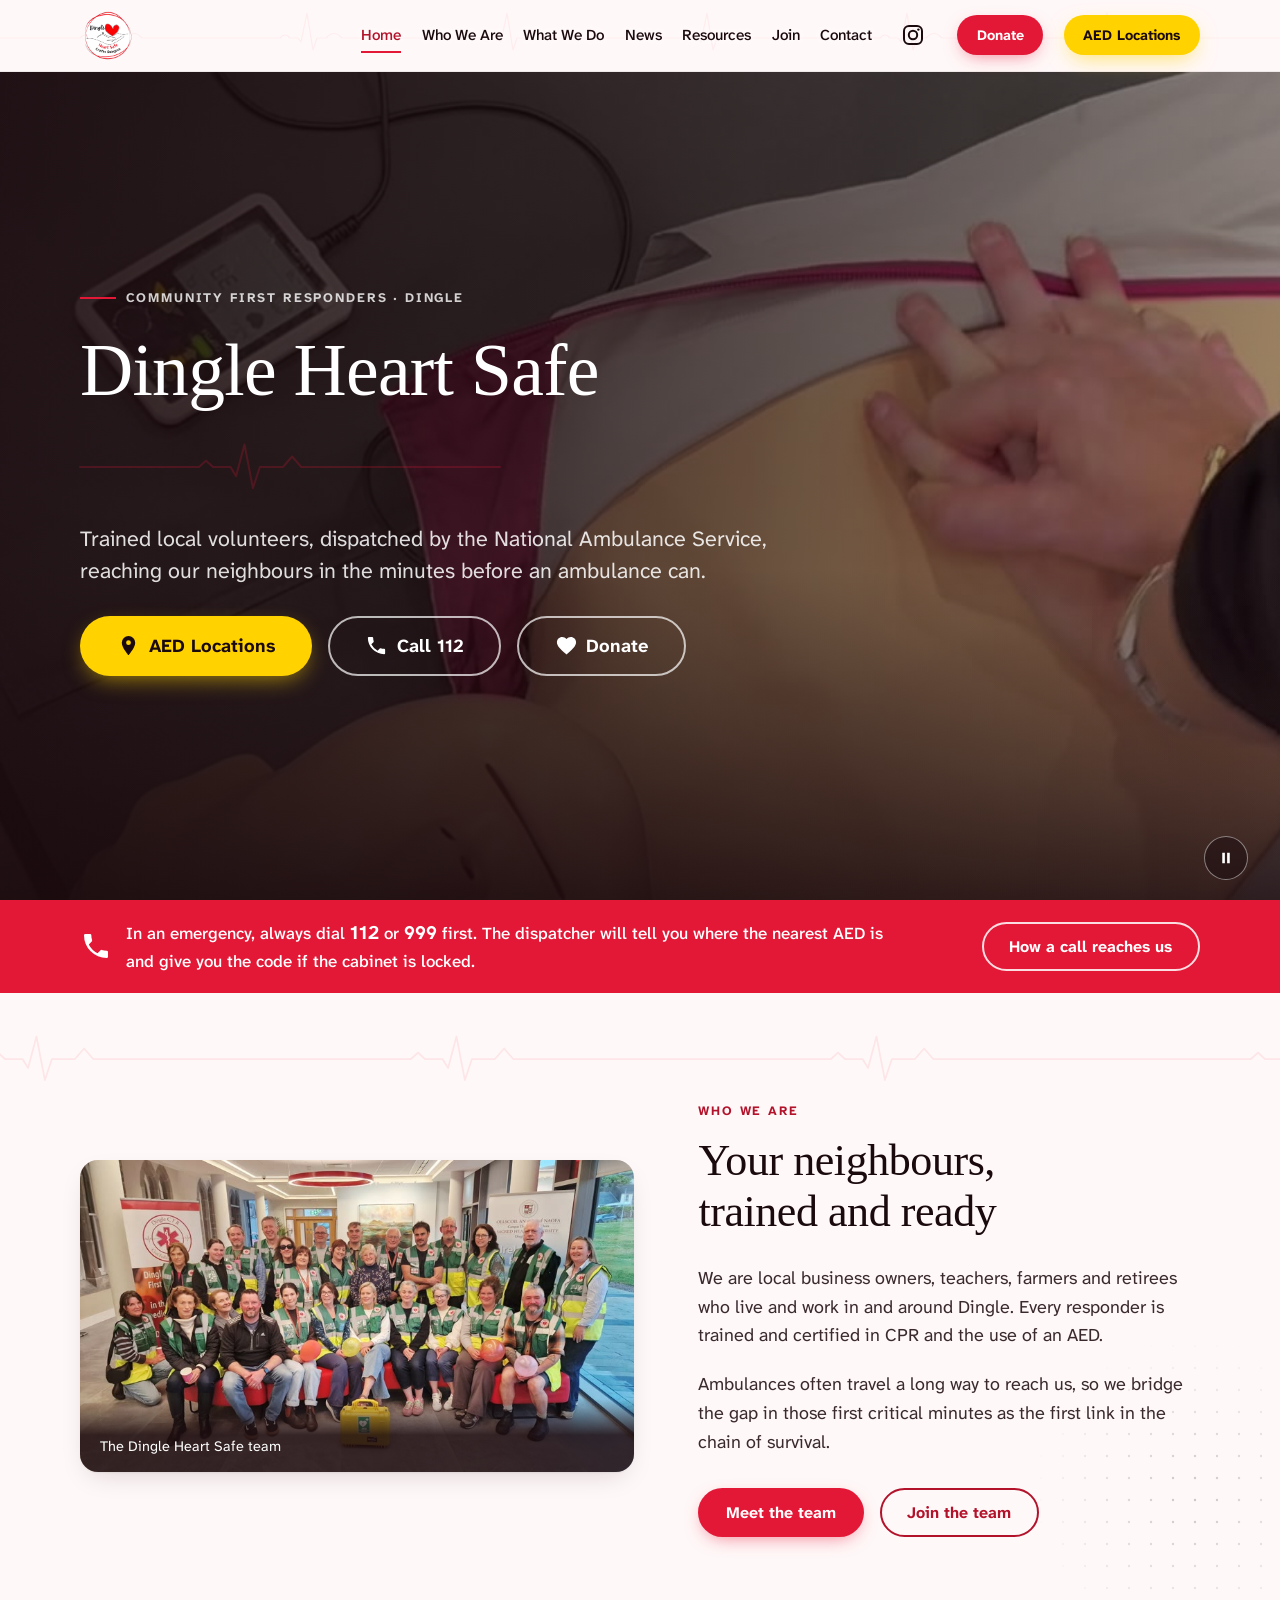
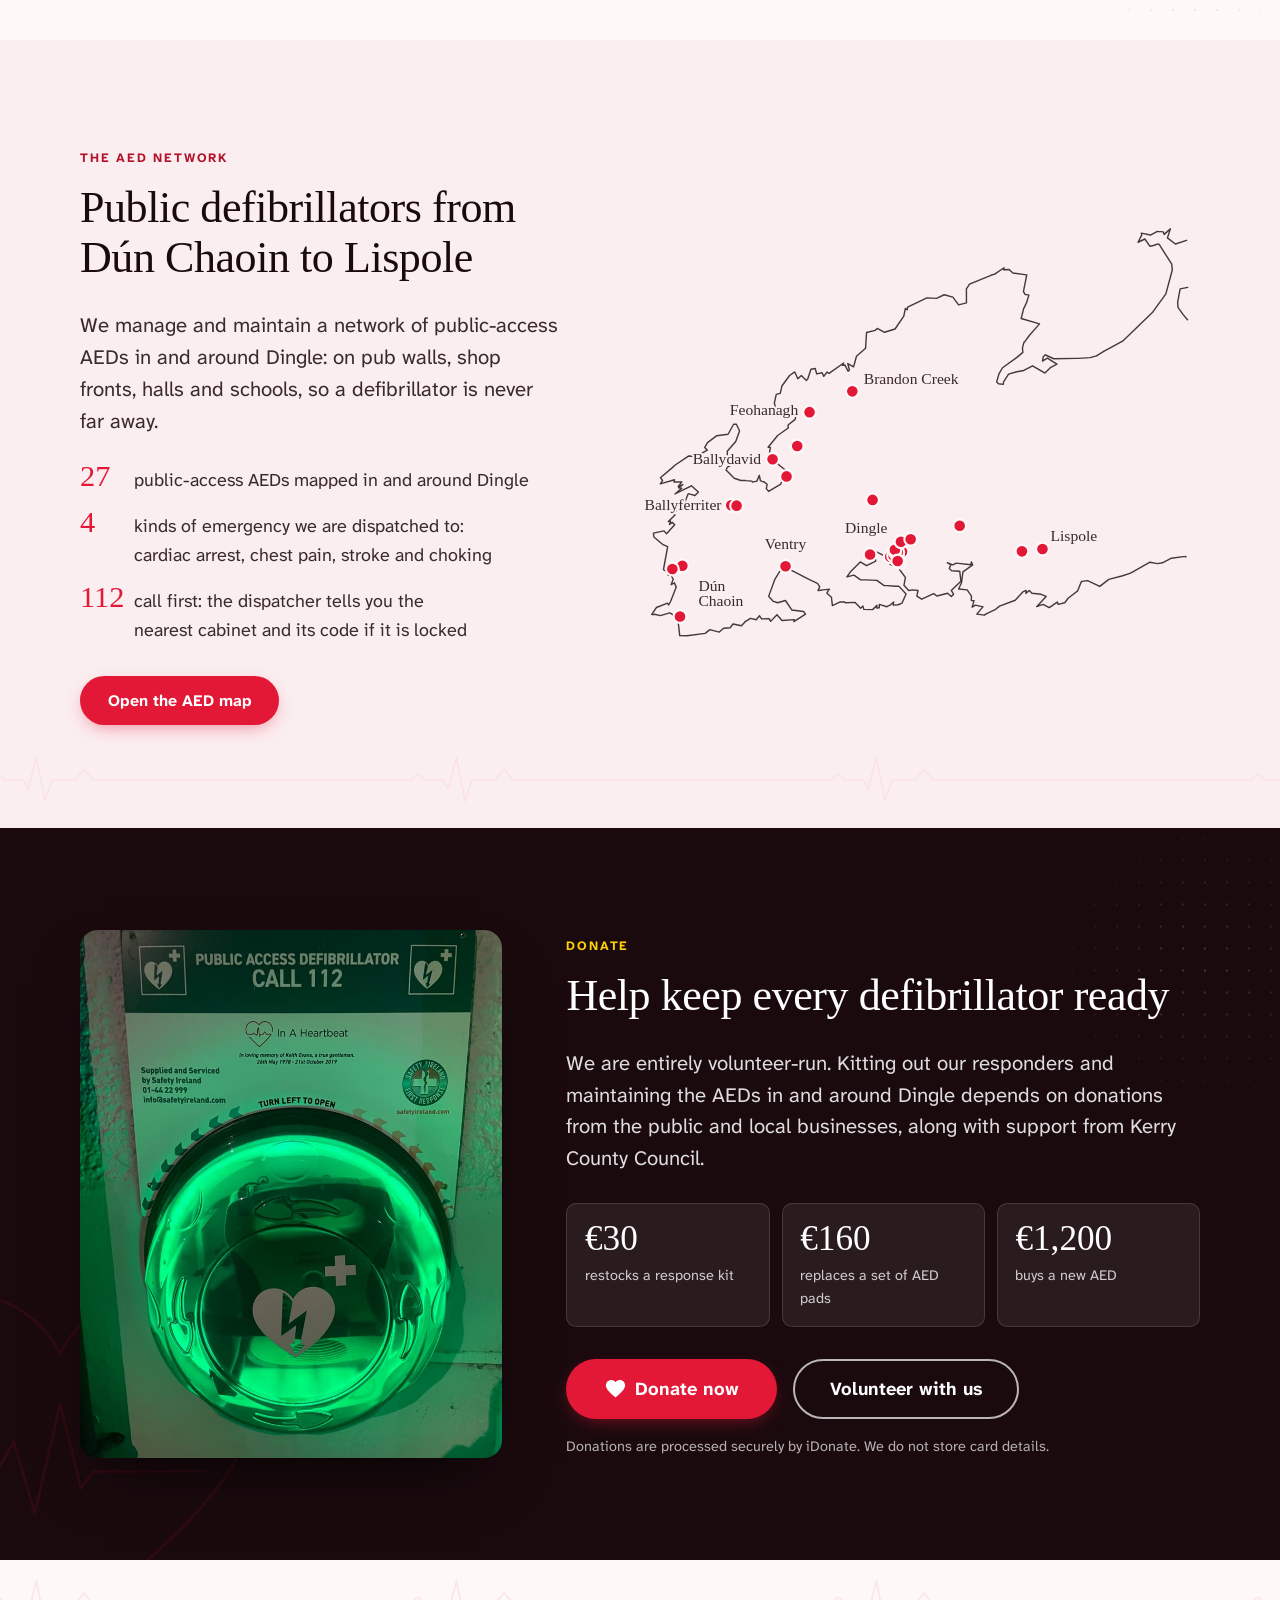
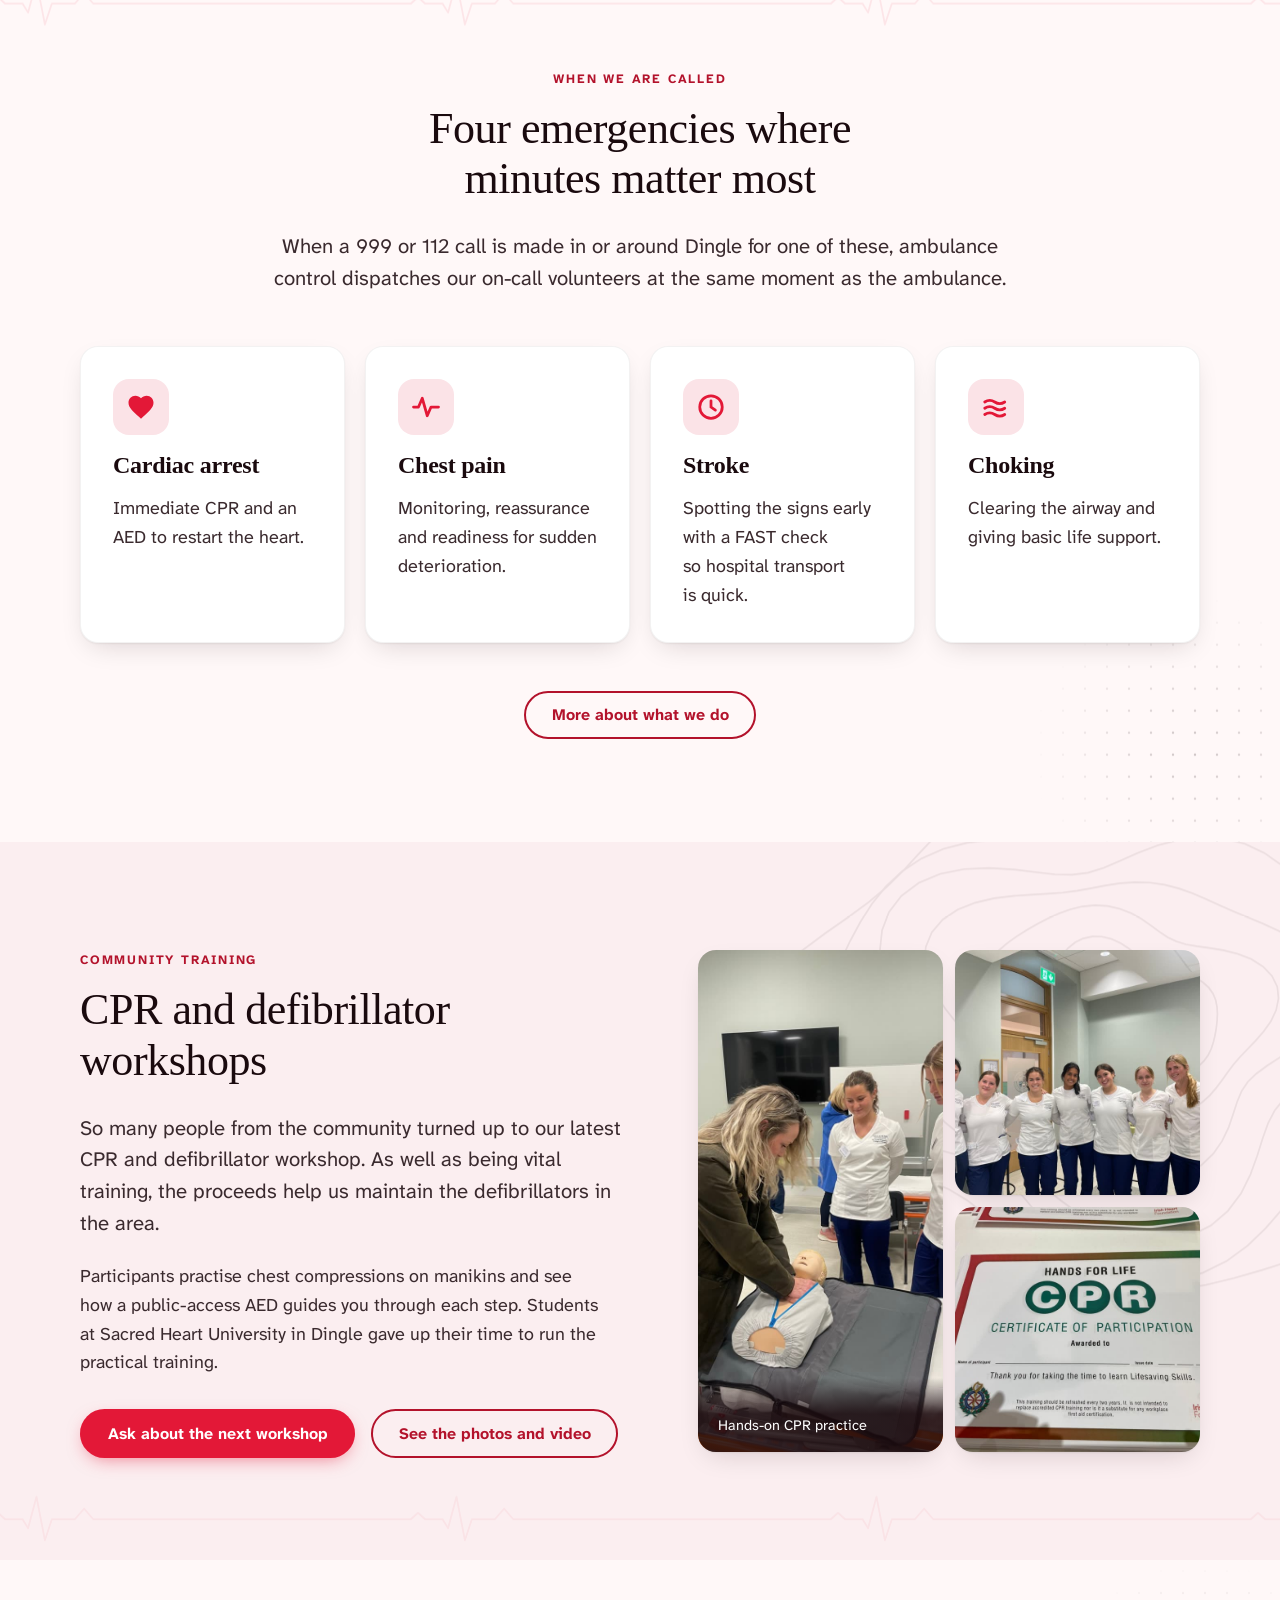
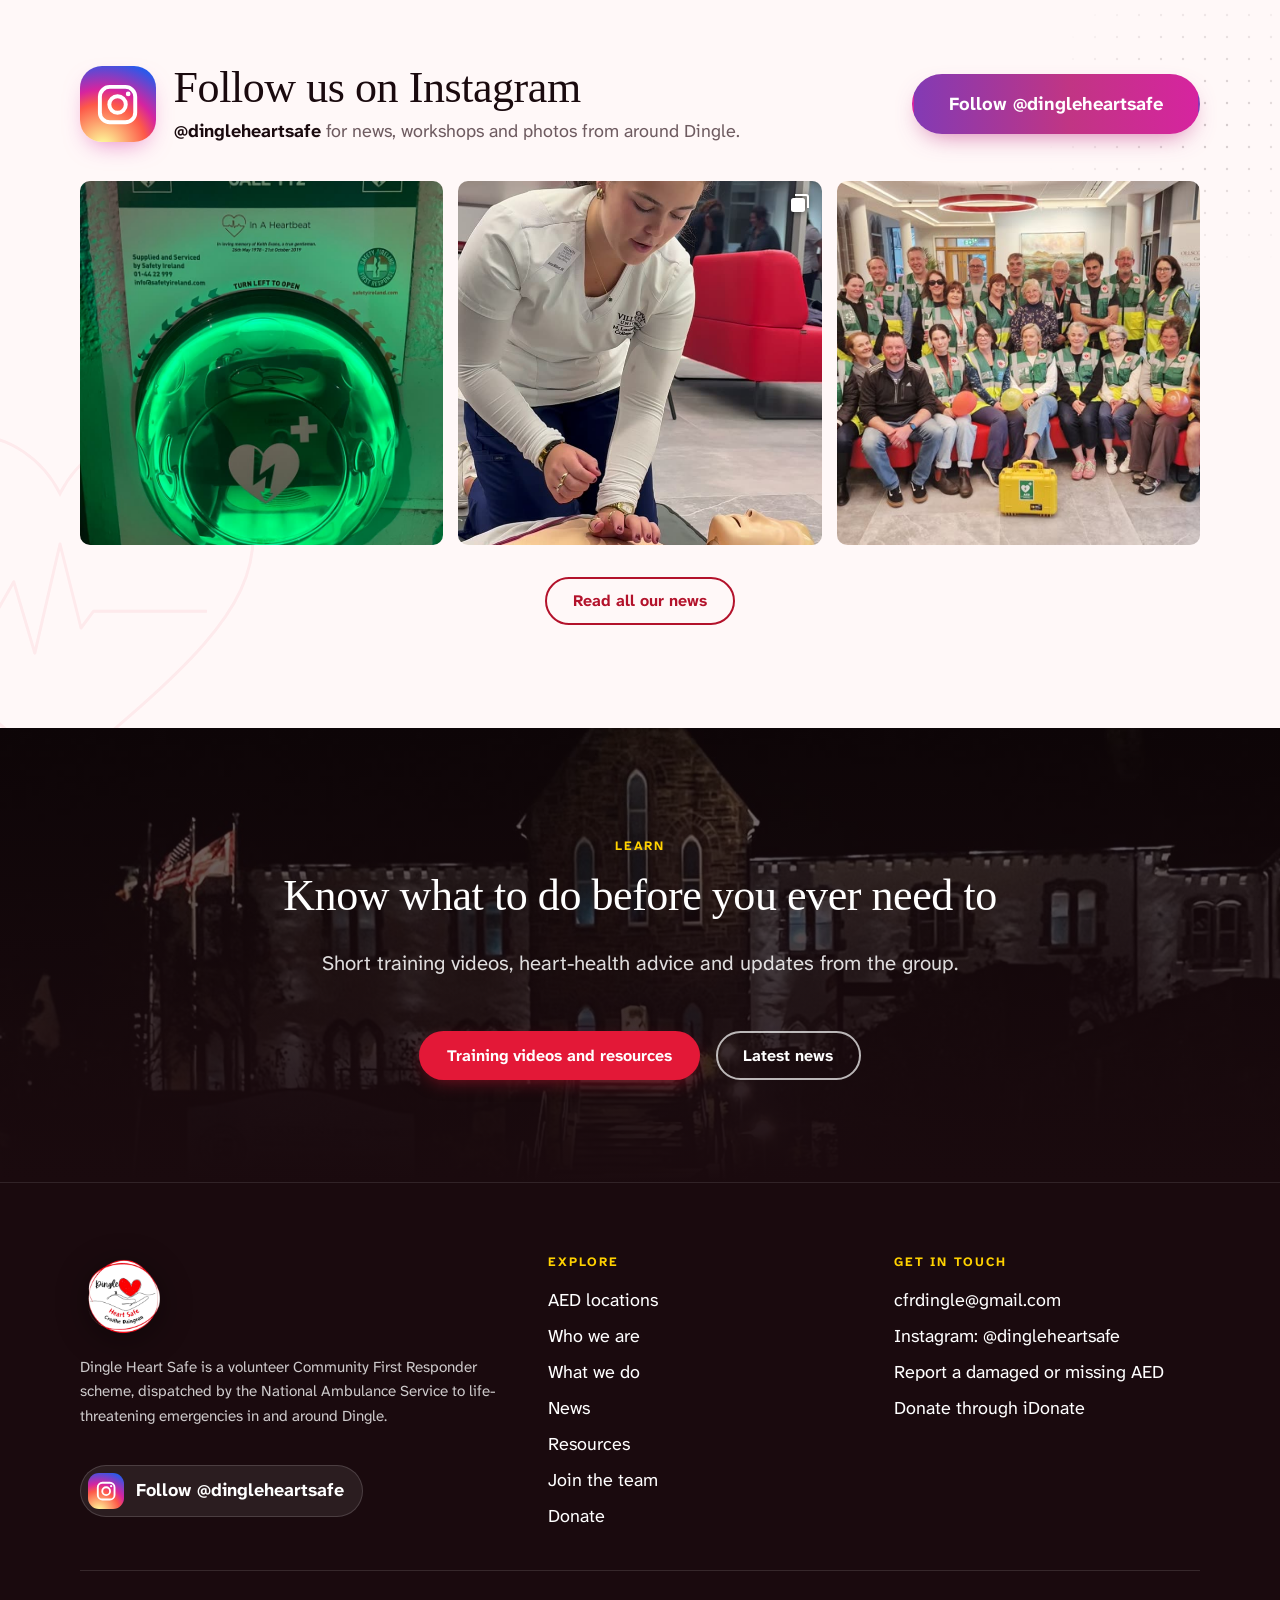
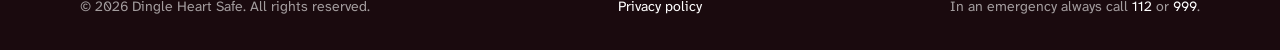
==== commit edeb6b00: "Add files via upload" ====
--- a/index.html
+++ b/index.html
@@ -25,7 +25,7 @@
   <link rel="preload" href="fonts/atkinson-hyperlegible-next-latin.woff2" as="font" type="font/woff2" crossorigin>
   <link rel="preload" href="video/workshop-wide-poster.jpg" as="image" fetchpriority="high" media="(min-aspect-ratio: 1/1)">
   <link rel="preload" href="video/workshop-poster.jpg" as="image" fetchpriority="high" media="(max-aspect-ratio: 1/1)">
-  <link rel="stylesheet" href="styles.css?v=20261008e">
+  <link rel="stylesheet" href="styles.css?v=20261008g">
   <script type="application/ld+json">
   {
     "@context": "https://schema.org",
@@ -157,7 +157,7 @@
           <h2 id="map-title">Public defibrillators from Dún Chaoin to Lispole</h2>
           <p class="lede">We manage and maintain a network of public-access AEDs in and around Dingle: on pub walls, shop fronts, halls and schools, so a defibrillator is never far away.</p>
           <ul class="map-facts">
-            <li><b>25</b><span>public-access AEDs mapped in and around Dingle</span></li>
+            <li><b data-aed-count>27</b><span>public-access AEDs mapped in and around Dingle</span></li>
             <li><b>4</b><span>kinds of emergency we are dispatched to: cardiac arrest, chest pain, stroke and choking</span></li>
             <li><b>112</b><span>call first: the dispatcher tells you the nearest cabinet and its code if it is locked</span></li>
           </ul>
@@ -167,7 +167,7 @@
           </div>
         </div>
         <div data-reveal="2">
-          <svg class="pen-map" viewBox="190 0 830 620" xmlns="http://www.w3.org/2000/svg" role="img" aria-labelledby="pen-map-title"><title id="pen-map-title">Outline map of Dingle and the surrounding area with the 25 public-access AED locations marked</title><path class="pen-map__coast" d="M967.1,492.5 L979.9,486.0 L999.2,483.4 M878.7,525.8 L891.5,515.9 L911.0,510.8 M853.1,518.7 L861.4,517.7 L878.7,525.8 M795.9,537.0 L802.9,540.0 L789.6,554.4 L798.6,551.3 L807.3,555.8 L818.7,547.9 M737.2,553.7 L759.3,545.4 L770.0,533.6 M718.4,564.5 L730.8,558.7 M715.6,566.4 L718.4,564.5 M697.5,539.5 L697.3,545.7 L701.2,545.9 L698.4,555.1 L703.2,552.3 L713.7,554.7 M644.2,536.0 L648.6,539.4 L663.9,535.4 L669.1,540.2 L672.2,536.8 L669.0,531.5 L682.6,518.4 L681.0,504.5 M573.8,524.4 L564.0,517.3 M567.3,551.2 L578.1,554.5 L583.2,551.8 M557.9,558.6 L564.1,552.6 L563.7,556.2 L567.4,555.9 L567.3,551.2 M953.7,138.3 L910.9,179.6 M978.4,21.0 L969.6,28.8 L968.3,25.2 L959.9,24.5 M800.8,224.3 L783.8,214.3 L771.5,220.9 M602.0,144.3 L589.6,162.4 L574.8,167.0 L564.5,161.5 L561.7,164.3 M779.5,171.2 L793.6,155.1 L767.7,147.6 M735.7,239.7 L733.1,237.3 L736.5,225.4 M410.4,329.3 L413.6,329.5 L411.1,345.5 L415.5,346.4 M441.7,276.2 L448.0,272.3 L452.5,277.3 M292.5,407.6 L284.8,416.5 M288.4,387.3 L278.9,395.3 L302.1,383.8 M276.5,357.0 L258.3,372.3 L261.4,376.3 L258.2,381.1 L278.2,375.3 L277.6,378.5 L288.6,378.2 L283.5,384.8 L290.1,382.0 L284.1,386.7 L288.4,387.3 M337.9,313.0 L324.9,322.8 M355.6,356.1 L360.4,351.4 L352.8,347.1 L352.8,335.0 L364.7,321.3 L370.1,306.4 L365.6,296.8 L361.7,296.9 L353.9,311.0 L337.9,313.0 M404.1,377.9 L401.6,377.6 M407.9,387.8 L409.0,381.6 L404.1,377.9 M499.8,541.1 L501.2,553.0 L512.2,547.8 M442.2,501.7 L442.1,502.6 M460.5,561.3 L443.8,559.1 L434.9,545.7 L423.8,548.9 M401.2,571.7 L412.0,571.3 L414.0,575.2 L422.9,565.9 M341.5,590.3 L347.6,585.0 M295.8,595.4 L321.6,592.2 L328.1,586.9 L341.5,590.3 M249.9,565.1 L258.2,567.0 L271.4,563.2 M270.7,506.9 L269.2,509.8 L273.5,510.1 M773.3,113.5 L770.9,109.5 L775.6,86.0 L756.0,83.2 L750.7,78.3 L742.6,78.8 L743.5,75.9 L730.4,84.9 M448.6,290.0 L438.6,298.0 L438.8,302.2 M428.0,356.1 L435.2,361.9 M423.9,312.8 L410.4,329.3 M271.4,563.2 L273.6,564.3 M273.6,564.3 L282.7,570.3 M278.5,438.9 L267.0,451.6 L263.4,447.4 L248.5,450.6 L249.1,456.1 L262.1,466.9 M275.4,435.5 L278.5,438.9 M297.4,395.2 L292.5,407.6 M307.2,397.5 L300.1,395.5 M302.1,383.8 L312.0,392.5 M298.7,395.1 L297.4,395.2 M300.1,395.5 L298.7,395.1 M311.8,340.5 L309.2,342.1 M378.6,376.4 L372.0,376.3 M262.1,466.9 L268.6,469.7 M387.3,377.2 L378.6,376.4 M394.5,377.2 L388.4,378.5 M399.5,376.3 L398.0,369.0 L394.5,377.2 M435.7,362.3 L428.3,381.3 L411.1,391.7 M401.6,377.6 L399.5,376.3 M415.5,346.4 L416.5,347.7 M418.7,348.2 L428.0,356.1 M417.1,347.3 L418.7,348.2 M416.5,347.7 L417.1,347.3 M416.0,545.0 L411.3,540.1 M985.5,42.3 L974.2,33.8 L978.4,21.0 M496.5,225.0 L493.7,223.1 L489.0,229.2 L486.6,224.1 L479.0,225.8 M440.7,228.0 L429.9,242.9 L427.6,253.2 L421.9,254.7 L419.2,267.0 L422.1,277.8 L441.7,276.2 M988.7,124.4 L992.2,105.7 L1002.8,103.6 M284.8,587.9 L285.6,595.3 L295.8,595.4 M282.7,570.3 L284.8,587.9 M272.7,547.1 L269.9,552.1 L268.4,549.4 L252.8,555.6 L246.1,565.4 L249.9,565.1 M347.6,585.0 L357.0,584.1 L360.8,578.9 L372.8,581.3 L377.7,576.0 M377.7,576.0 L385.5,570.9 L393.6,572.9 L398.3,567.3 M398.3,567.3 L401.2,571.7 M423.8,548.9 L417.2,546.7 M422.9,565.9 L430.0,574.0 L447.5,572.7 L446.8,575.6 L463.2,564.9 L460.5,561.3 M417.2,546.7 L416.0,545.0 M411.3,540.1 L411.4,539.2 M411.4,539.2 L419.7,516.3 M280.7,526.8 L272.7,547.1 M273.5,510.1 L276.4,515.7 L273.5,523.5 L278.1,520.8 L280.7,526.8 M324.9,322.8 L320.7,329.7 L324.5,333.3 L311.8,340.5 M353.0,357.5 L355.6,356.1 M268.6,469.7 L262.6,502.3 L270.7,506.9 M284.8,416.5 L274.8,422.6 L279.0,425.0 L269.5,434.3 L272.8,433.9 L271.1,438.3 L275.4,435.5 M312.0,392.5 L307.2,397.5 M362.6,373.1 L351.0,361.5 M351.0,361.5 L353.0,357.5 M309.2,342.1 L297.9,341.8 L279.3,354.4 M279.3,354.4 L276.5,357.0 M372.0,376.3 L362.6,373.1 M388.4,378.5 L387.3,377.2 M411.1,391.7 L407.9,387.8 M419.7,516.3 L426.8,504.6 M426.8,504.6 L442.2,501.7 M442.1,502.6 L469.5,516.6 M469.5,516.6 L480.1,521.5 L483.3,526.1 L480.9,531.6 L497.1,529.7 M497.1,529.7 L495.7,530.7 M495.7,530.7 L493.4,535.6 L499.8,541.1 M512.2,547.8 L517.5,547.6 M517.5,547.6 L520.1,548.9 M520.1,548.9 L533.3,548.4 M540.6,516.3 L531.6,509.9 L521.6,512.4 L526.1,505.9 M614.4,530.7 L622.1,531.5 L620.4,539.6 L627.3,543.8 M533.3,548.4 L541.1,556.6 L544.3,553.6 L545.6,558.2 L557.9,558.6 M564.0,517.3 L540.6,516.3 M583.2,551.8 L587.7,548.0 L587.0,552.2 L594.2,551.7 M594.2,551.7 L599.4,549.5 L605.2,536.6 L595.0,525.4 L590.3,525.6 M590.3,525.6 L573.8,524.4 M937.9,29.8 L932.7,39.9 L942.4,35.3 L949.6,45.6 L954.6,44.5 M954.6,44.5 L960.8,42.2 M959.9,24.5 L950.3,29.7 L937.4,27.0 L937.9,29.8 M960.8,42.2 L962.8,43.2 M1001.3,37.2 L985.5,42.3 M996.7,142.4 L989.1,131.8 L988.7,124.4 M1002.6,149.4 L996.7,142.4 M775.5,124.7 L778.6,114.6 L773.3,113.5 M773.2,129.7 L775.5,124.7 M771.2,133.5 L773.2,129.7 M730.4,84.9 L725.9,86.2 M767.7,147.6 L771.2,133.5 M725.9,86.2 L694.8,99.1 L690.4,105.7 M769.5,189.0 L771.7,181.2 M761.7,202.4 L770.1,195.4 M736.5,225.4 L741.4,217.1 M741.4,217.1 L761.7,202.4 M742.9,237.2 L742.4,240.6 M742.4,240.6 L735.7,239.7 M922.2,507.1 L949.6,491.7 M949.6,491.7 L960.3,493.7 M690.4,105.7 L690.5,125.4 L679.3,128.3 M808.9,217.0 L801.2,224.4 M761.6,222.8 L749.9,226.1 L742.9,237.2 M798.9,201.5 L797.8,207.7 L804.7,203.4 L818.2,212.1 M874.1,200.4 L865.2,202.8 M999.2,483.4 L1000.4,484.3 M960.3,493.7 L967.1,492.5 M679.3,128.3 L671.3,117.4 L659.1,114.0 L648.1,119.1 L634.5,118.4 L607.4,131.6 L606.7,135.2 L604.2,133.3 L602.0,144.3 M561.7,164.3 L549.4,167.3 L548.0,189.6 L535.2,200.9 L531.1,215.7 L522.9,211.2 L525.2,220.3 M452.5,277.3 L448.5,280.0 L450.1,283.0 M525.2,220.3 L523.3,221.9 M523.3,221.9 L518.9,213.3 L515.4,213.8 L517.1,210.4 L496.5,225.0 M479.0,225.8 L476.9,218.2 L470.9,219.2 L466.5,232.5 M466.5,232.5 L464.6,235.0 M464.6,235.0 L457.3,228.1 L452.4,232.6 M452.4,232.6 L448.0,223.0 L440.7,228.0 M450.1,283.0 L448.6,290.0 M438.8,302.2 L423.9,312.8 M435.2,361.9 L435.7,362.3 M526.1,505.9 L540.5,491.2 M540.5,491.2 L549.4,496.6 L562.4,490.1 L559.5,476.0 M730.8,558.7 L737.2,553.7 M713.7,554.7 L705.1,565.0 L715.6,566.4 M770.0,533.6 L774.8,531.5 L774.4,535.7 L779.2,531.6 L783.0,535.5 M683.5,520.7 L679.4,529.4 L691.5,530.7 L697.5,539.5 M685.5,505.2 L683.5,520.7 M697.5,491.3 L699.3,495.5 L685.5,505.2 M676.3,492.9 L696.6,495.2 L697.5,491.3 M676.1,492.9 L676.3,492.9 M663.4,492.4 L671.2,495.4 L676.1,492.9 M681.0,504.5 L669.6,503.7 L666.2,500.6 L668.4,495.3 L663.4,492.4 M627.3,543.8 L644.2,536.0 M560.1,475.3 L575.3,483.2 L578.9,491.0 L577.1,484.4 L581.7,484.7 M559.5,476.0 L560.1,475.3 M604.3,513.0 L602.2,524.3 L608.9,531.5 L614.4,530.7 M596.9,503.3 L604.3,513.0 M595.2,500.2 L596.9,503.3 M585.8,489.0 L582.1,494.5 L595.2,500.2 M586.4,485.4 L585.8,489.0 M581.7,484.7 L581.8,489.2 L582.3,484.3 L586.4,485.4 M783.0,535.5 L795.9,537.0 M818.7,547.9 L820.0,551.2 L829.3,548.9 L834.0,542.6 M834.0,542.6 L847.4,532.2 M911.0,510.8 L922.2,507.1 M847.4,532.2 L852.3,520.1 M852.3,520.1 L853.1,518.7 M981.1,79.0 L972.0,112.8 L953.7,138.3 M802.0,198.6 L798.9,201.5 M848.6,203.8 L813.7,204.4 L803.6,199.8 M980.3,70.7 L981.1,79.0 M818.2,212.1 L808.9,217.0 M962.8,43.2 L980.3,70.7 M865.2,202.8 L848.6,203.8 M910.9,179.6 L884.3,193.9 M884.3,193.9 L874.1,200.4 M803.6,199.8 L802.0,198.6 M801.2,224.4 L801.0,224.4 M771.5,220.9 L761.6,222.8 M801.0,224.4 L800.8,224.3 M772.8,180.3 L779.5,171.2 M770.1,195.4 L769.5,189.0 M771.7,181.2 L772.8,180.3"/><g class="pen-map__aeds"><circle cx="554.4" cy="480.8" r="9"/><circle cx="599.5" cy="477.0" r="9"/><circle cx="289.3" cy="496.6" r="9"/><circle cx="358.3" cy="411.2" r="9"/><circle cx="582.8" cy="483.9" r="9"/><circle cx="587.6" cy="482.4" r="9"/><circle cx="593.0" cy="481.5" r="9"/><circle cx="593.5" cy="477.6" r="9"/><circle cx="589.2" cy="476.7" r="9"/><circle cx="797.8" cy="473.0" r="9"/><circle cx="435.0" cy="497.4" r="9"/><circle cx="286.0" cy="568.3" r="9"/><circle cx="451.5" cy="327.5" r="9"/><circle cx="468.9" cy="279.8" r="9"/><circle cx="529.3" cy="250.4" r="9"/><circle cx="557.9" cy="403.7" r="9"/><circle cx="589.4" cy="474.0" r="9"/><circle cx="595.3" cy="491.6" r="9"/><circle cx="598.0" cy="462.7" r="9"/><circle cx="593.3" cy="490.0" r="9"/><circle cx="416.7" cy="346.2" r="9"/><circle cx="436.4" cy="370.5" r="9"/><circle cx="365.9" cy="411.8" r="9"/><circle cx="275.2" cy="501.3" r="9"/><circle cx="680.9" cy="440.1" r="9"/></g><g class="pen-map__labels"><text x="608.5" y="467.2" text-anchor="start">Dingle</text><text x="435" y="484" text-anchor="middle">Ventry</text><text x="344.7" y="417.8" text-anchor="end">Ballyferriter</text><text x="302.9" y="538" text-anchor="start">Dún Chaoin</text><text x="809.1" y="461.3" text-anchor="start">Lispole</text><text x="452.9" y="284.1" text-anchor="end">Feohanagh</text><text x="400.4" y="353.6" text-anchor="end">Ballydavid</text><text x="545.5" y="240.3" text-anchor="start">Brandon Creek</text></g></svg>
+          <svg class="pen-map" viewBox="190 0 830 620" xmlns="http://www.w3.org/2000/svg" role="img" aria-labelledby="pen-map-title"><title id="pen-map-title">Outline map of Dingle and the surrounding area with the 27 public-access AED locations marked</title><path class="pen-map__coast" d="M967.1,492.5 L979.9,486.0 L999.2,483.4 M878.7,525.8 L891.5,515.9 L911.0,510.8 M853.1,518.7 L861.4,517.7 L878.7,525.8 M795.9,537.0 L802.9,540.0 L789.6,554.4 L798.6,551.3 L807.3,555.8 L818.7,547.9 M737.2,553.7 L759.3,545.4 L770.0,533.6 M718.4,564.5 L730.8,558.7 M715.6,566.4 L718.4,564.5 M697.5,539.5 L697.3,545.7 L701.2,545.9 L698.4,555.1 L703.2,552.3 L713.7,554.7 M644.2,536.0 L648.6,539.4 L663.9,535.4 L669.1,540.2 L672.2,536.8 L669.0,531.5 L682.6,518.4 L681.0,504.5 M573.8,524.4 L564.0,517.3 M567.3,551.2 L578.1,554.5 L583.2,551.8 M557.9,558.6 L564.1,552.6 L563.7,556.2 L567.4,555.9 L567.3,551.2 M953.7,138.3 L910.9,179.6 M978.4,21.0 L969.6,28.8 L968.3,25.2 L959.9,24.5 M800.8,224.3 L783.8,214.3 L771.5,220.9 M602.0,144.3 L589.6,162.4 L574.8,167.0 L564.5,161.5 L561.7,164.3 M779.5,171.2 L793.6,155.1 L767.7,147.6 M735.7,239.7 L733.1,237.3 L736.5,225.4 M410.4,329.3 L413.6,329.5 L411.1,345.5 L415.5,346.4 M441.7,276.2 L448.0,272.3 L452.5,277.3 M292.5,407.6 L284.8,416.5 M288.4,387.3 L278.9,395.3 L302.1,383.8 M276.5,357.0 L258.3,372.3 L261.4,376.3 L258.2,381.1 L278.2,375.3 L277.6,378.5 L288.6,378.2 L283.5,384.8 L290.1,382.0 L284.1,386.7 L288.4,387.3 M337.9,313.0 L324.9,322.8 M355.6,356.1 L360.4,351.4 L352.8,347.1 L352.8,335.0 L364.7,321.3 L370.1,306.4 L365.6,296.8 L361.7,296.9 L353.9,311.0 L337.9,313.0 M404.1,377.9 L401.6,377.6 M407.9,387.8 L409.0,381.6 L404.1,377.9 M499.8,541.1 L501.2,553.0 L512.2,547.8 M442.2,501.7 L442.1,502.6 M460.5,561.3 L443.8,559.1 L434.9,545.7 L423.8,548.9 M401.2,571.7 L412.0,571.3 L414.0,575.2 L422.9,565.9 M341.5,590.3 L347.6,585.0 M295.8,595.4 L321.6,592.2 L328.1,586.9 L341.5,590.3 M249.9,565.1 L258.2,567.0 L271.4,563.2 M270.7,506.9 L269.2,509.8 L273.5,510.1 M773.3,113.5 L770.9,109.5 L775.6,86.0 L756.0,83.2 L750.7,78.3 L742.6,78.8 L743.5,75.9 L730.4,84.9 M448.6,290.0 L438.6,298.0 L438.8,302.2 M428.0,356.1 L435.2,361.9 M423.9,312.8 L410.4,329.3 M271.4,563.2 L273.6,564.3 M273.6,564.3 L282.7,570.3 M278.5,438.9 L267.0,451.6 L263.4,447.4 L248.5,450.6 L249.1,456.1 L262.1,466.9 M275.4,435.5 L278.5,438.9 M297.4,395.2 L292.5,407.6 M307.2,397.5 L300.1,395.5 M302.1,383.8 L312.0,392.5 M298.7,395.1 L297.4,395.2 M300.1,395.5 L298.7,395.1 M311.8,340.5 L309.2,342.1 M378.6,376.4 L372.0,376.3 M262.1,466.9 L268.6,469.7 M387.3,377.2 L378.6,376.4 M394.5,377.2 L388.4,378.5 M399.5,376.3 L398.0,369.0 L394.5,377.2 M435.7,362.3 L428.3,381.3 L411.1,391.7 M401.6,377.6 L399.5,376.3 M415.5,346.4 L416.5,347.7 M418.7,348.2 L428.0,356.1 M417.1,347.3 L418.7,348.2 M416.5,347.7 L417.1,347.3 M416.0,545.0 L411.3,540.1 M985.5,42.3 L974.2,33.8 L978.4,21.0 M496.5,225.0 L493.7,223.1 L489.0,229.2 L486.6,224.1 L479.0,225.8 M440.7,228.0 L429.9,242.9 L427.6,253.2 L421.9,254.7 L419.2,267.0 L422.1,277.8 L441.7,276.2 M988.7,124.4 L992.2,105.7 L1002.8,103.6 M284.8,587.9 L285.6,595.3 L295.8,595.4 M282.7,570.3 L284.8,587.9 M272.7,547.1 L269.9,552.1 L268.4,549.4 L252.8,555.6 L246.1,565.4 L249.9,565.1 M347.6,585.0 L357.0,584.1 L360.8,578.9 L372.8,581.3 L377.7,576.0 M377.7,576.0 L385.5,570.9 L393.6,572.9 L398.3,567.3 M398.3,567.3 L401.2,571.7 M423.8,548.9 L417.2,546.7 M422.9,565.9 L430.0,574.0 L447.5,572.7 L446.8,575.6 L463.2,564.9 L460.5,561.3 M417.2,546.7 L416.0,545.0 M411.3,540.1 L411.4,539.2 M411.4,539.2 L419.7,516.3 M280.7,526.8 L272.7,547.1 M273.5,510.1 L276.4,515.7 L273.5,523.5 L278.1,520.8 L280.7,526.8 M324.9,322.8 L320.7,329.7 L324.5,333.3 L311.8,340.5 M353.0,357.5 L355.6,356.1 M268.6,469.7 L262.6,502.3 L270.7,506.9 M284.8,416.5 L274.8,422.6 L279.0,425.0 L269.5,434.3 L272.8,433.9 L271.1,438.3 L275.4,435.5 M312.0,392.5 L307.2,397.5 M362.6,373.1 L351.0,361.5 M351.0,361.5 L353.0,357.5 M309.2,342.1 L297.9,341.8 L279.3,354.4 M279.3,354.4 L276.5,357.0 M372.0,376.3 L362.6,373.1 M388.4,378.5 L387.3,377.2 M411.1,391.7 L407.9,387.8 M419.7,516.3 L426.8,504.6 M426.8,504.6 L442.2,501.7 M442.1,502.6 L469.5,516.6 M469.5,516.6 L480.1,521.5 L483.3,526.1 L480.9,531.6 L497.1,529.7 M497.1,529.7 L495.7,530.7 M495.7,530.7 L493.4,535.6 L499.8,541.1 M512.2,547.8 L517.5,547.6 M517.5,547.6 L520.1,548.9 M520.1,548.9 L533.3,548.4 M540.6,516.3 L531.6,509.9 L521.6,512.4 L526.1,505.9 M614.4,530.7 L622.1,531.5 L620.4,539.6 L627.3,543.8 M533.3,548.4 L541.1,556.6 L544.3,553.6 L545.6,558.2 L557.9,558.6 M564.0,517.3 L540.6,516.3 M583.2,551.8 L587.7,548.0 L587.0,552.2 L594.2,551.7 M594.2,551.7 L599.4,549.5 L605.2,536.6 L595.0,525.4 L590.3,525.6 M590.3,525.6 L573.8,524.4 M937.9,29.8 L932.7,39.9 L942.4,35.3 L949.6,45.6 L954.6,44.5 M954.6,44.5 L960.8,42.2 M959.9,24.5 L950.3,29.7 L937.4,27.0 L937.9,29.8 M960.8,42.2 L962.8,43.2 M1001.3,37.2 L985.5,42.3 M996.7,142.4 L989.1,131.8 L988.7,124.4 M1002.6,149.4 L996.7,142.4 M775.5,124.7 L778.6,114.6 L773.3,113.5 M773.2,129.7 L775.5,124.7 M771.2,133.5 L773.2,129.7 M730.4,84.9 L725.9,86.2 M767.7,147.6 L771.2,133.5 M725.9,86.2 L694.8,99.1 L690.4,105.7 M769.5,189.0 L771.7,181.2 M761.7,202.4 L770.1,195.4 M736.5,225.4 L741.4,217.1 M741.4,217.1 L761.7,202.4 M742.9,237.2 L742.4,240.6 M742.4,240.6 L735.7,239.7 M922.2,507.1 L949.6,491.7 M949.6,491.7 L960.3,493.7 M690.4,105.7 L690.5,125.4 L679.3,128.3 M808.9,217.0 L801.2,224.4 M761.6,222.8 L749.9,226.1 L742.9,237.2 M798.9,201.5 L797.8,207.7 L804.7,203.4 L818.2,212.1 M874.1,200.4 L865.2,202.8 M999.2,483.4 L1000.4,484.3 M960.3,493.7 L967.1,492.5 M679.3,128.3 L671.3,117.4 L659.1,114.0 L648.1,119.1 L634.5,118.4 L607.4,131.6 L606.7,135.2 L604.2,133.3 L602.0,144.3 M561.7,164.3 L549.4,167.3 L548.0,189.6 L535.2,200.9 L531.1,215.7 L522.9,211.2 L525.2,220.3 M452.5,277.3 L448.5,280.0 L450.1,283.0 M525.2,220.3 L523.3,221.9 M523.3,221.9 L518.9,213.3 L515.4,213.8 L517.1,210.4 L496.5,225.0 M479.0,225.8 L476.9,218.2 L470.9,219.2 L466.5,232.5 M466.5,232.5 L464.6,235.0 M464.6,235.0 L457.3,228.1 L452.4,232.6 M452.4,232.6 L448.0,223.0 L440.7,228.0 M450.1,283.0 L448.6,290.0 M438.8,302.2 L423.9,312.8 M435.2,361.9 L435.7,362.3 M526.1,505.9 L540.5,491.2 M540.5,491.2 L549.4,496.6 L562.4,490.1 L559.5,476.0 M730.8,558.7 L737.2,553.7 M713.7,554.7 L705.1,565.0 L715.6,566.4 M770.0,533.6 L774.8,531.5 L774.4,535.7 L779.2,531.6 L783.0,535.5 M683.5,520.7 L679.4,529.4 L691.5,530.7 L697.5,539.5 M685.5,505.2 L683.5,520.7 M697.5,491.3 L699.3,495.5 L685.5,505.2 M676.3,492.9 L696.6,495.2 L697.5,491.3 M676.1,492.9 L676.3,492.9 M663.4,492.4 L671.2,495.4 L676.1,492.9 M681.0,504.5 L669.6,503.7 L666.2,500.6 L668.4,495.3 L663.4,492.4 M627.3,543.8 L644.2,536.0 M560.1,475.3 L575.3,483.2 L578.9,491.0 L577.1,484.4 L581.7,484.7 M559.5,476.0 L560.1,475.3 M604.3,513.0 L602.2,524.3 L608.9,531.5 L614.4,530.7 M596.9,503.3 L604.3,513.0 M595.2,500.2 L596.9,503.3 M585.8,489.0 L582.1,494.5 L595.2,500.2 M586.4,485.4 L585.8,489.0 M581.7,484.7 L581.8,489.2 L582.3,484.3 L586.4,485.4 M783.0,535.5 L795.9,537.0 M818.7,547.9 L820.0,551.2 L829.3,548.9 L834.0,542.6 M834.0,542.6 L847.4,532.2 M911.0,510.8 L922.2,507.1 M847.4,532.2 L852.3,520.1 M852.3,520.1 L853.1,518.7 M981.1,79.0 L972.0,112.8 L953.7,138.3 M802.0,198.6 L798.9,201.5 M848.6,203.8 L813.7,204.4 L803.6,199.8 M980.3,70.7 L981.1,79.0 M818.2,212.1 L808.9,217.0 M962.8,43.2 L980.3,70.7 M865.2,202.8 L848.6,203.8 M910.9,179.6 L884.3,193.9 M884.3,193.9 L874.1,200.4 M803.6,199.8 L802.0,198.6 M801.2,224.4 L801.0,224.4 M771.5,220.9 L761.6,222.8 M801.0,224.4 L800.8,224.3 M772.8,180.3 L779.5,171.2 M770.1,195.4 L769.5,189.0 M771.7,181.2 L772.8,180.3"/><g class="pen-map__aeds"><circle cx="554.4" cy="480.8" r="9"/><circle cx="599.5" cy="477.0" r="9"/><circle cx="289.3" cy="496.6" r="9"/><circle cx="358.3" cy="411.2" r="9"/><circle cx="582.8" cy="483.9" r="9"/><circle cx="587.6" cy="482.4" r="9"/><circle cx="593.0" cy="481.5" r="9"/><circle cx="593.5" cy="477.6" r="9"/><circle cx="589.2" cy="476.7" r="9"/><circle cx="797.8" cy="473.0" r="9"/><circle cx="435.0" cy="497.4" r="9"/><circle cx="286.0" cy="568.3" r="9"/><circle cx="451.5" cy="327.5" r="9"/><circle cx="468.9" cy="279.8" r="9"/><circle cx="529.3" cy="250.4" r="9"/><circle cx="557.9" cy="403.7" r="9"/><circle cx="589.4" cy="474.0" r="9"/><circle cx="595.3" cy="491.6" r="9"/><circle cx="598.0" cy="462.7" r="9"/><circle cx="593.3" cy="490.0" r="9"/><circle cx="416.7" cy="346.2" r="9"/><circle cx="436.4" cy="370.5" r="9"/><circle cx="365.9" cy="411.8" r="9"/><circle cx="275.2" cy="501.3" r="9"/><circle cx="680.9" cy="440.1" r="9"/><circle cx="611.7" cy="459.2" r="9"/><circle cx="768.8" cy="476.3" r="9"/></g><g class="pen-map__labels"><text x="579" y="451" text-anchor="end">Dingle</text><text x="435" y="473" text-anchor="middle">Ventry</text><text x="344.7" y="417.8" text-anchor="end">Ballyferriter</text><text x="312" y="532" text-anchor="start"><tspan x="312">Dún</tspan><tspan x="312" dy="0.95em">Chaoin</tspan></text><text x="809.1" y="461.3" text-anchor="start">Lispole</text><text x="452.9" y="284.1" text-anchor="end">Feohanagh</text><text x="400.4" y="353.6" text-anchor="end">Ballydavid</text><text x="545.5" y="240.3" text-anchor="start">Brandon Creek</text></g></svg>
         </div>
       </div>
     </section>
@@ -343,10 +343,10 @@
     </div>
   </nav>
 
-  <script src="aed-data.js?v=20261008e"></script>
-  <script src="instagram-data.js?v=20261008e"></script>
-  <script src="aed-finder.js?v=20261008e" defer></script>
-  <script src="insta-feed.js?v=20261008e" defer></script>
-  <script src="site.js?v=20261008e" defer></script>
+  <script src="aed-data.js?v=20261008g"></script>
+  <script src="instagram-data.js?v=20261008g"></script>
+  <script src="aed-finder.js?v=20261008g" defer></script>
+  <script src="insta-feed.js?v=20261008g" defer></script>
+  <script src="site.js?v=20261008g" defer></script>
 </body>
 </html>
--- a/styles.css
+++ b/styles.css
@@ -1678,13 +1678,18 @@
   stroke-linejoin: round;
 }
 .pulse-trace__base { stroke-width: 1.2; opacity: .05; }
-.pulse-trace__tail { stroke-width: 1.6; opacity: .13; stroke-dasharray: .3 3; stroke-dashoffset: .3; animation: monitorTail 4.2s linear infinite; }
-.pulse-trace__glow { stroke-width: 2; opacity: .26; stroke-dasharray: .1 3; stroke-dashoffset: .1; animation: monitorGlow 4.2s linear infinite; }
-.pulse-trace__head { stroke-width: 2.6; opacity: .55; stroke-dasharray: .02 3; stroke-dashoffset: .02; animation: monitorHead 4.2s linear infinite; }
+.pulse-trace__tail { stroke-width: 1.6; opacity: .13; stroke-dasharray: .3 3; stroke-dashoffset: .3; animation: monitorTail var(--sweep, 4.2s) linear infinite; }
+.pulse-trace__glow { stroke-width: 2; opacity: .26; stroke-dasharray: .1 3; stroke-dashoffset: .1; animation: monitorGlow var(--sweep, 4.2s) linear infinite; }
+.pulse-trace__head { stroke-width: 2.6; opacity: .55; stroke-dasharray: .02 3; stroke-dashoffset: .02; animation: monitorHead var(--sweep, 4.2s) linear infinite; }
 /* the beam crosses in the first 75% of each cycle, then the screen rests before the next sweep */
 @keyframes monitorTail { 0% { stroke-dashoffset: .3; } 75%, 100% { stroke-dashoffset: -1.02; } }
 @keyframes monitorGlow { 0% { stroke-dashoffset: .1; } 75%, 100% { stroke-dashoffset: -1.22; } }
 @keyframes monitorHead { 0% { stroke-dashoffset: .02; } 75%, 100% { stroke-dashoffset: -1.3; } }
+/* the words in the bar get a halo in the bar's own colour, so the trace passes behind them */
+.nav__title { text-shadow: 0 0 2px var(--paper), 0 0 4px var(--paper), 0 0 7px var(--paper); }
+@media (min-width: 1200px) {
+  .nav__links a:not(.btn) { text-shadow: 0 0 2px var(--paper), 0 0 4px var(--paper), 0 0 7px var(--paper); }
+}
 
 /* Top bar title: slides in as the page title scrolls under the bar (site.js sets --brand-p) */
 .nav__title { display: none; }
@@ -1860,3 +1865,10 @@
 
 /* Top-bar title: no room for it on the very narrowest screens */
 @media (max-width: 279px) { .nav__title { display: none; } }
+
+/* AEDs that Dingle Heart Safe does not manage: a small red italic line under the description */
+.aed-unmanaged { display: block; margin-top: .15rem; font-size: .88em; font-style: italic; color: var(--red-deep); }
+p.aed-unmanaged { font-size: .8rem; margin: -.6rem 0 1rem; }
+@media (prefers-color-scheme: dark) {
+  .aed-unmanaged { color: var(--dk-red); }
+}
